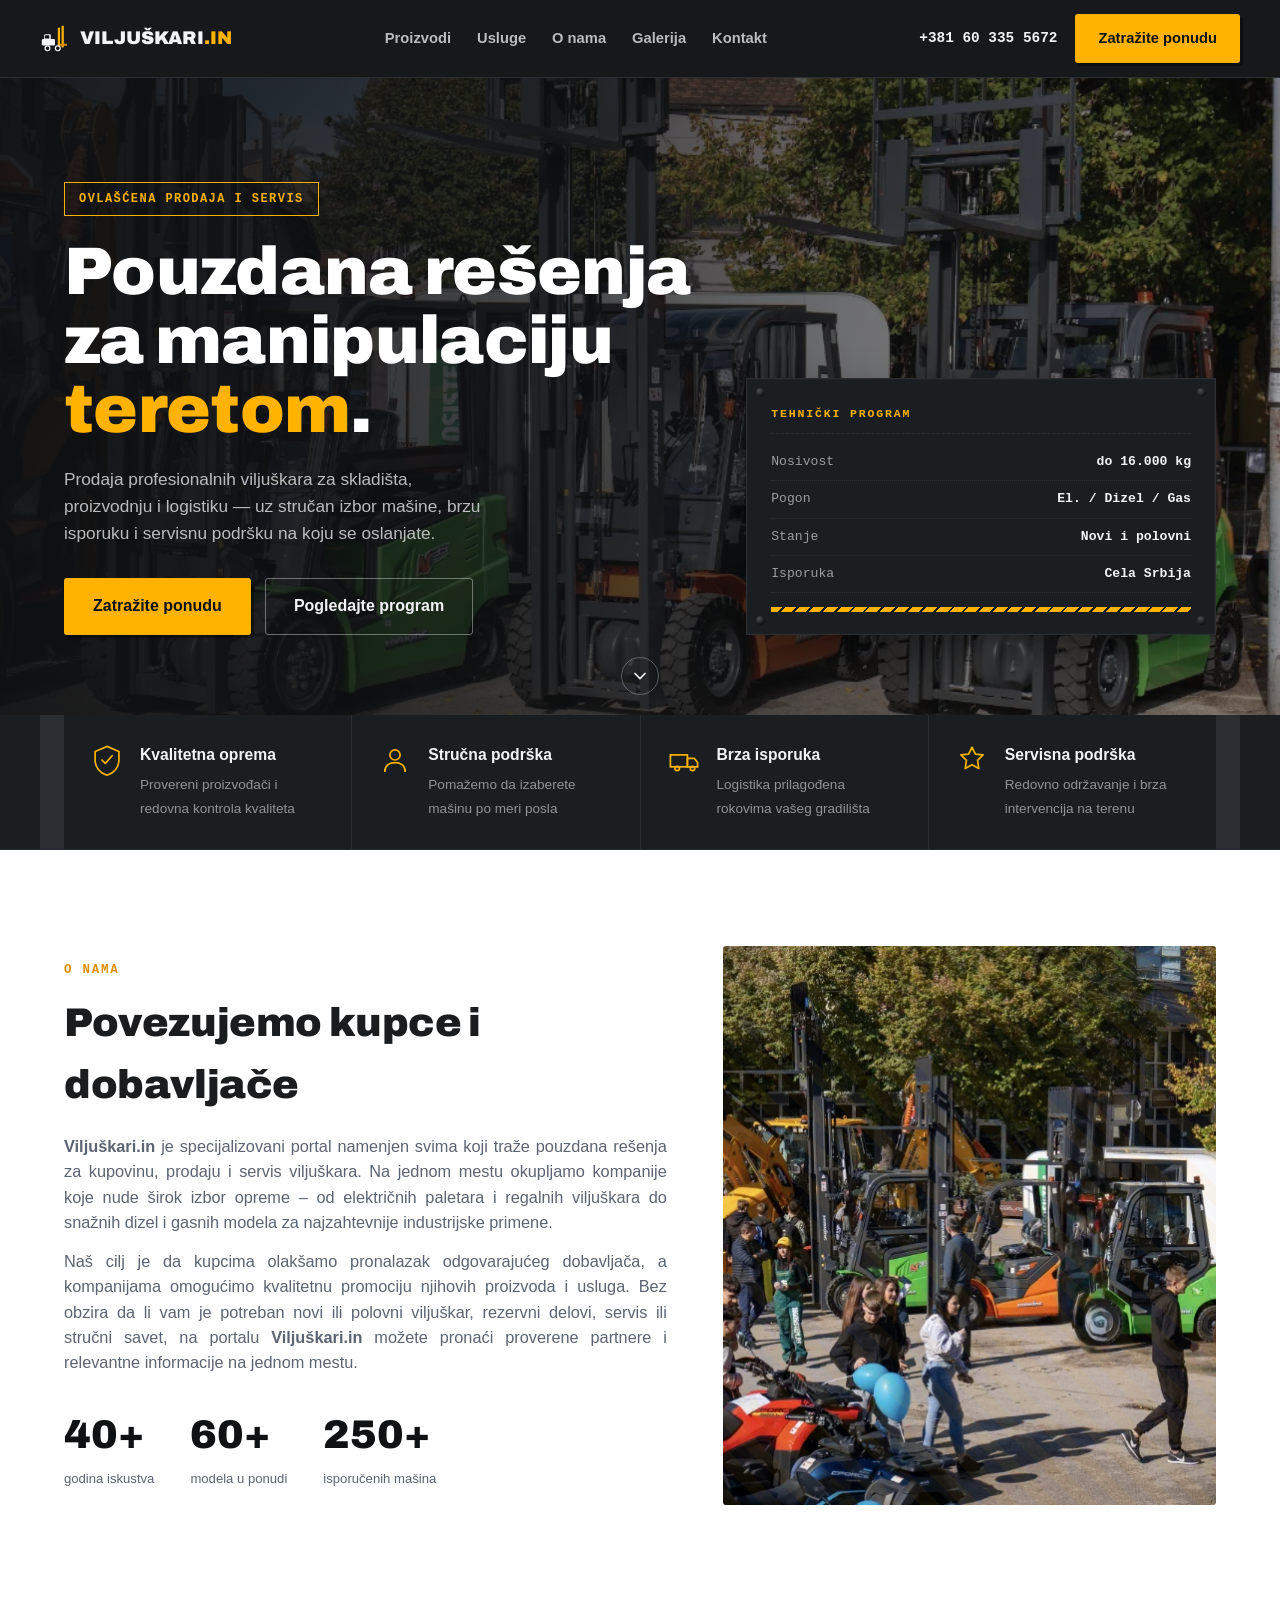
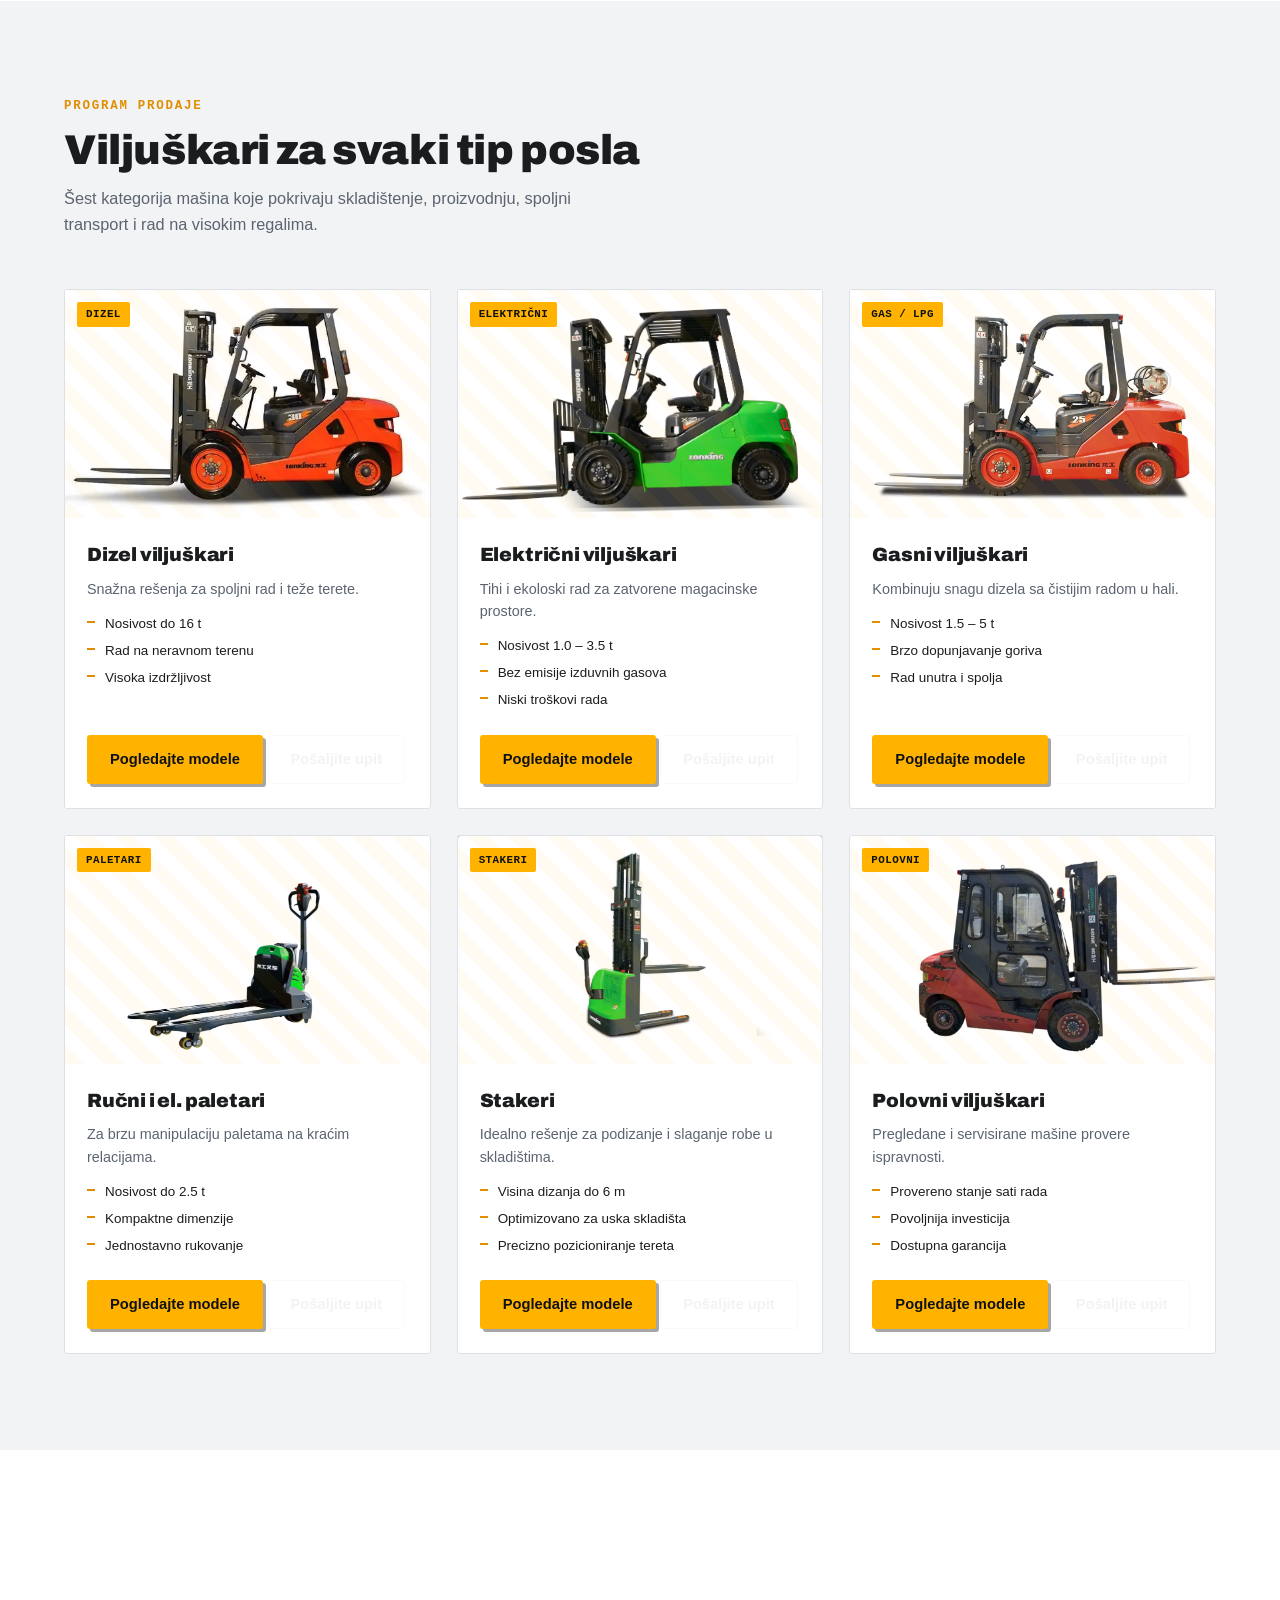
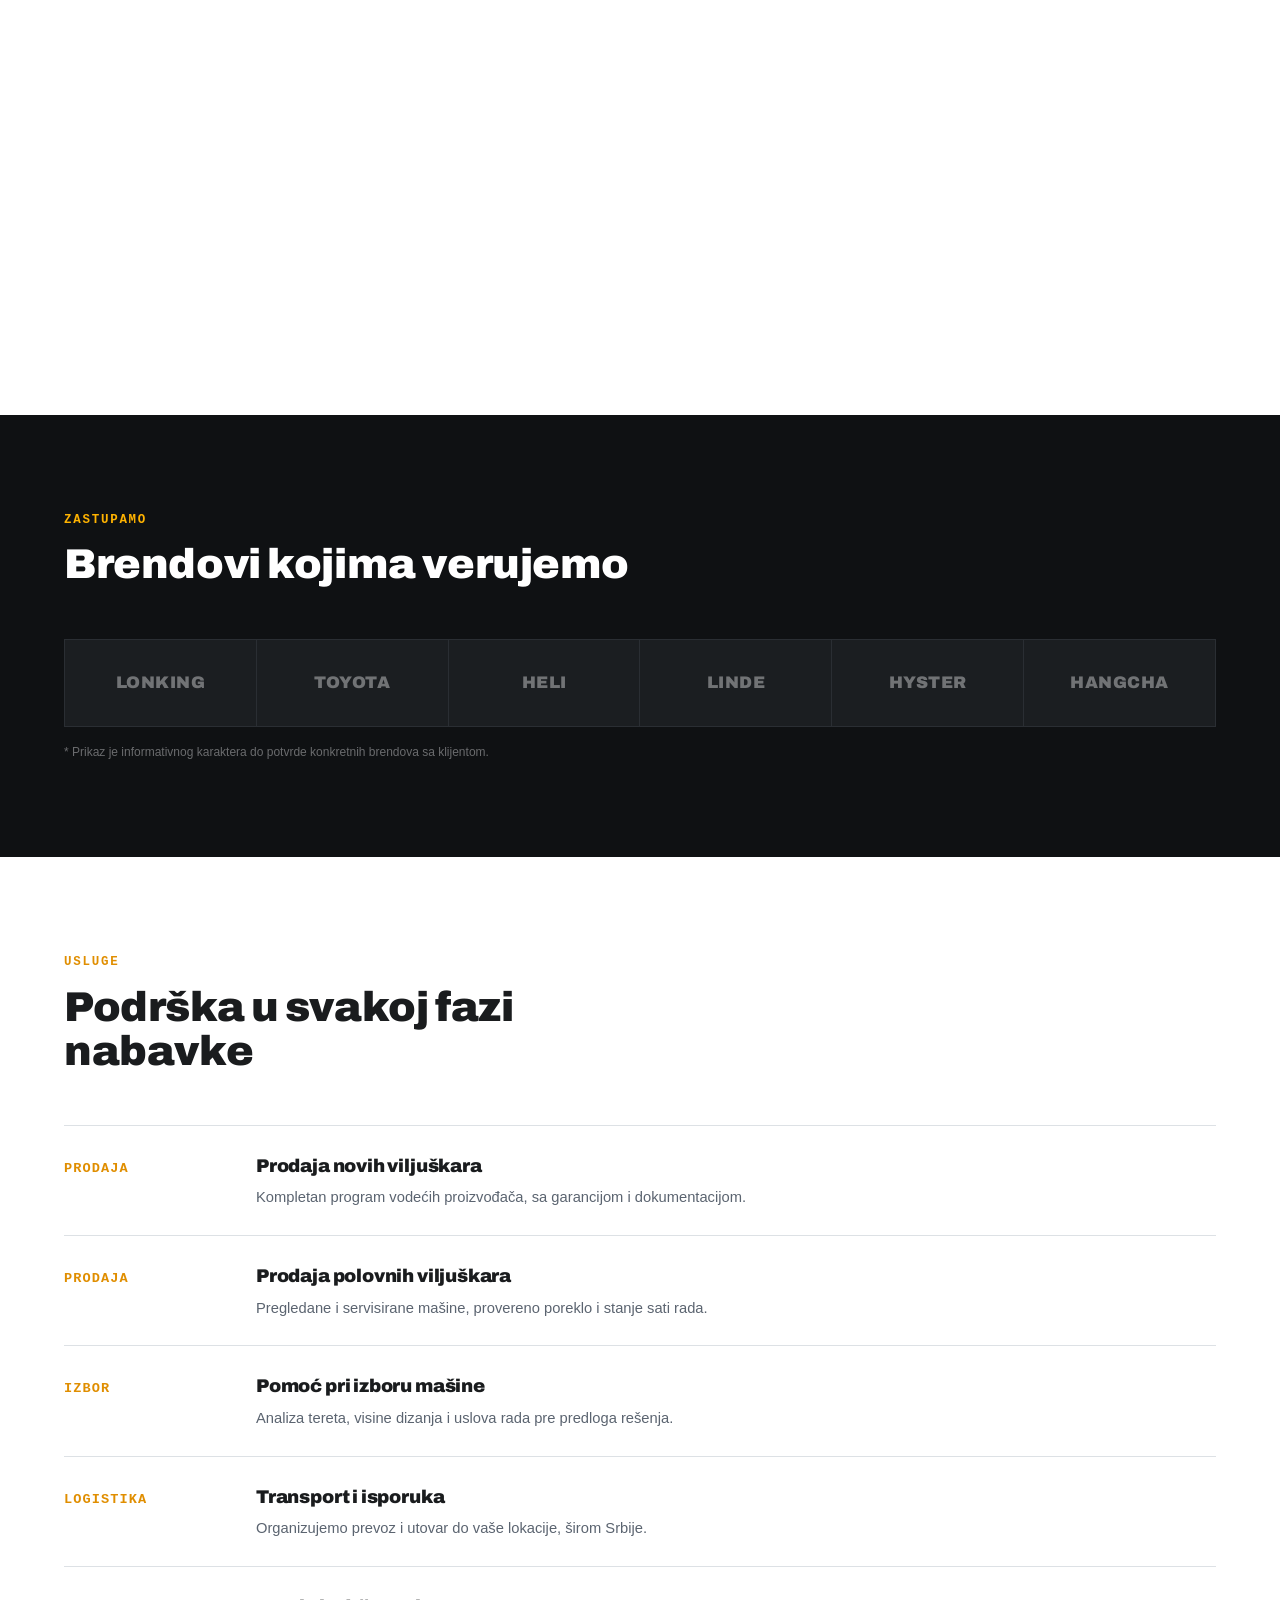
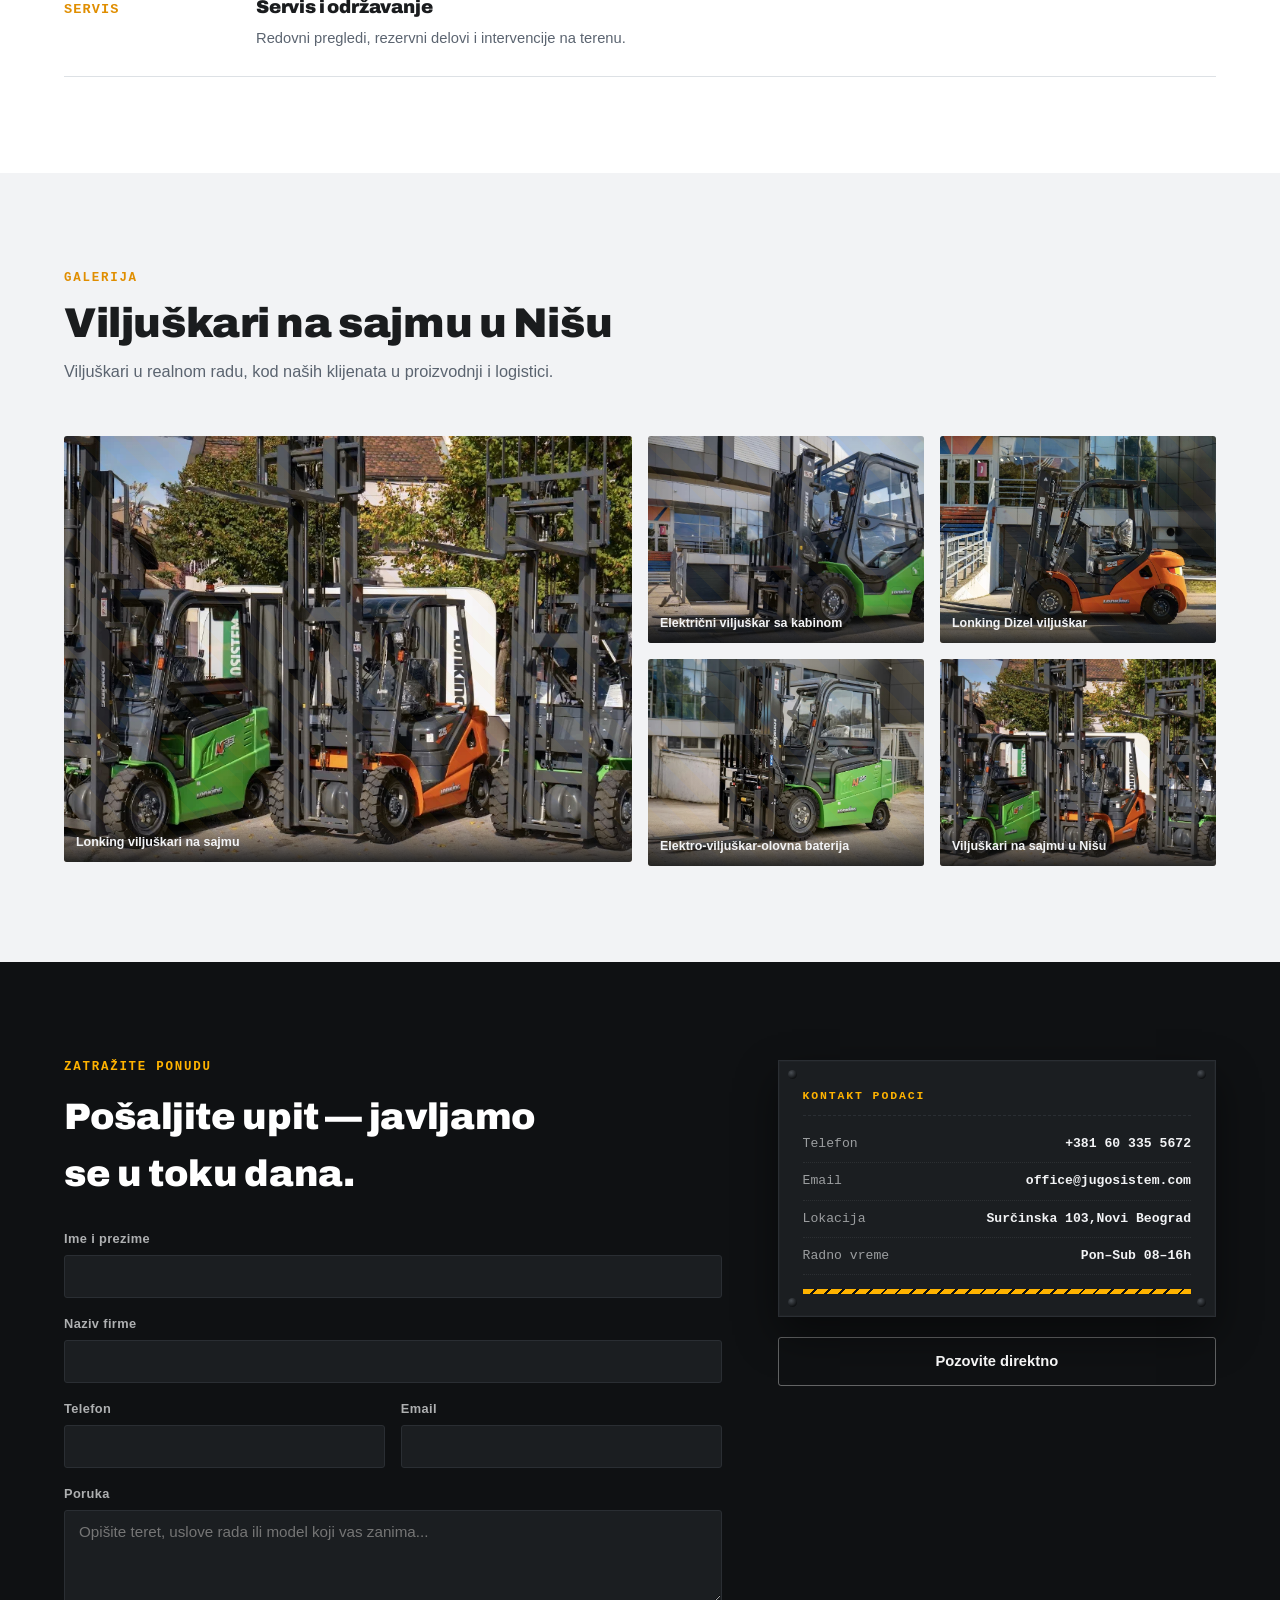
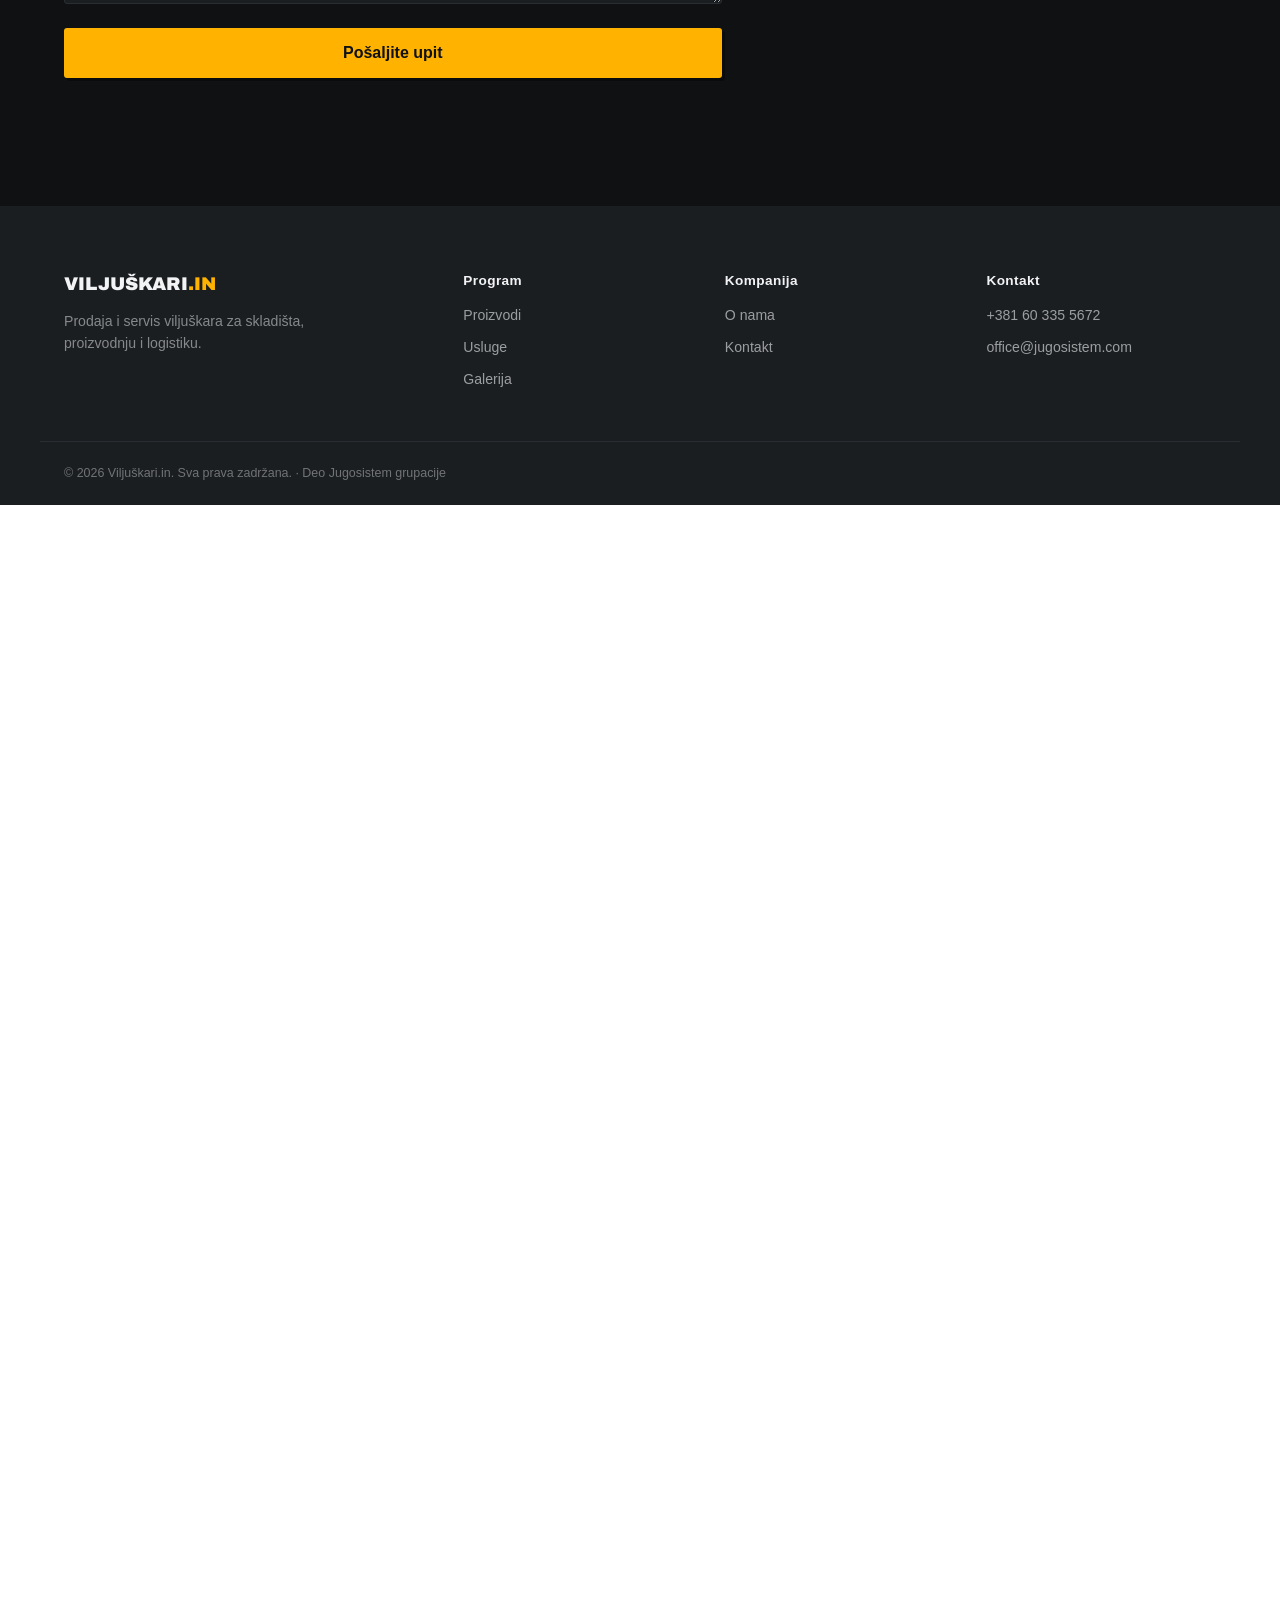
==== index.html @ a8f72c67 "promena broja i dodavanje viber/whatsapp-a" ====
<!DOCTYPE html>
<html lang="sr">
<head>
<meta charset="UTF-8">
<link rel="icon" href="favicon.ico" sizes="any">
<link rel="icon" type="image/png" sizes="32x32" href="favicon-32x32.png">
<link rel="icon" type="image/png" sizes="16x16" href="favicon-16x16.png">
<link rel="apple-touch-icon" sizes="180x180" href="apple-touch-icon.png">
<meta name="viewport" content="width=device-width, initial-scale=1.0">
<title>Viljuškari.in — Prodaja i servis viljuškara za skladišta i logistiku</title>
<meta name="description" content="Prodaja novih i polovnih viljuškara — električnih, dizel, gasnih, reach truck i paletara. Stručno savetovanje, isporuka i servis širom Srbije.">
<meta name="robots" content="noindex, nofollow">
<meta property="og:type" content="website">
<meta property="og:site_name" content="Viljuškari.IN">
<meta property="og:title" content="Viljuškari.IN — Prodaja i servis viljuškara za skladišta i logistiku">
<meta property="og:description" content="Prodaja viljuškara — električnih, dizel, gasnih, paletara i stakera. Stručno savetovanje, isporuka i servis širom Srbije.">
<meta property="og:url" content="https://www.viljuskari.in.rs/">
<meta property="og:image" content="https://www.viljuskari.in.rs/images/logo.jpg">
<meta property="og:locale" content="sr_RS">
<meta name="twitter:card" content="summary_large_image">
<meta name="twitter:title" content="Viljuškari.IN — Prodaja i servis viljuškara za skladišta i logistiku">
<meta name="twitter:description" content="Prodaja viljuškara — električnih, dizel, gasnih, paletara i stakera. Stručno savetovanje, isporuka i servis širom Srbije.">
<meta name="twitter:image" content="https://www.viljuskari.in.rs/images/logo.jpg">
<link rel="preconnect" href="https://fonts.googleapis.com">
<link rel="preconnect" href="https://fonts.gstatic.com" crossorigin>
<link href="https://fonts.googleapis.com/css2?family=Archivo:wght@600;800;900&display=swap" rel="stylesheet">
<link rel="stylesheet" href="styles.css">
<script type="application/ld+json">
{
  "@context": "https://schema.org",
  "@type": "LocalBusiness",
  "name": "Viljuškari.IN",
  "url": "https://www.viljuskari.in.rs/",
  "logo": "https://www.viljuskari.in.rs/images/logo.jpg",
  "image": "https://www.viljuskari.in.rs/images/logo.jpg",
  "description": "Prodaja i servis viljuškara — električnih, dizel, gasnih, paletara i stakera za skladišta, proizvodnju i logistiku.",
  "telephone": "+381603355672",
  "email": "office@jugosistem.com",
  "priceRange": "€€",
  "address": {
    "@type": "PostalAddress",
    "streetAddress": "Surčinska 103",
    "addressLocality": "Novi Beograd",
    "addressCountry": "RS"
  },
  "openingHoursSpecification": {
    "@type": "OpeningHoursSpecification",
    "dayOfWeek": ["Monday","Tuesday","Wednesday","Thursday","Friday","Saturday"],
    "opens": "08:00",
    "closes": "16:00"
  },
  "sameAs": []
}
</script>
</head>
<body>

<a class="skip-link" href="#main">Preskoči na sadržaj</a>

<!-- ===================== NAV ===================== -->
<header class="site-header" id="siteHeader">
  <div class="wrap nav">
    <a href="#" class="brand">
      <span class="brand-mark" aria-hidden="true">
        <svg viewBox="0 0 32 32" fill="none">
          <rect x="2" y="17" width="14" height="7" rx="1.3" fill="#F2F3F5"/>
          <rect x="4.5" y="12" width="7" height="6" rx="1" fill="#F2F3F5"/>
          <rect x="5.3" y="13" width="4.6" height="3.6" rx=".5" fill="#0F1113"/>
          <rect x="19" y="5" width="2.4" height="21" fill="#FFB300"/>
          <rect x="23" y="3" width="2.4" height="23" fill="#FFB300"/>
          <rect x="21.4" y="22" width="7.4" height="2.2" rx=".4" fill="#E08E00"/>
          <circle cx="8" cy="27" r="2.6" fill="#0F1113" stroke="#F2F3F5" stroke-width="1.3"/>
          <circle cx="19" cy="27" r="2.6" fill="#0F1113" stroke="#F2F3F5" stroke-width="1.3"/>
        </svg>
      </span>
      <span class="brand-word">VILJUŠKARI<em>.IN</em></span>
    </a>
    <nav class="nav-links" id="navLinks">
      <a href="#proizvodi">Proizvodi</a>
      <a href="#usluge">Usluge</a>
      <a href="#onama">O nama</a>
      <a href="#galerija">Galerija</a>
      <a href="#kontakt">Kontakt</a>
    </nav>
    <div class="nav-cta">
      <a href="tel:+381603355672" class="nav-phone">+381 60 335 5672</a>
      <a href="#kontakt" class="btn btn-amber">Zatražite ponudu</a>
    </div>
    <button class="menu-toggle" id="menuToggle" aria-label="Otvori meni" aria-expanded="false">
      <span></span><span></span><span></span>
    </button>
  </div>
</header>

<main id="main">

<!-- ===================== HERO ===================== -->
<section class="hero">
  <div class="hero-media" aria-hidden="true">
    <!--
      OVDE IDE PRAVA HERO SLIKA.
      Zameni ceo <div class="ph-photo ph-hero">...</div> blok ispod
      (uključujući SVG unutra) sa ovom jednom linijom:

      <img src="images/hero-viljuskar.jpg" alt="" class="real-photo">

      Preporučena dimenzija slike: 1920x1080px, format WebP ili JPG.
      Slika treba da bude horizontalna (landscape), sa dovoljno
      "praznog" prostora sa LEVE strane gde ide tekst naslova —
      npr. viljuškar postavljen desno/centar kadra, magacin u pozadini.
    -->
    <img src="images/Jugosistem-na-sajmu-u-Nisu166.webp" alt="Viljuškari predstavljeni na sajmu u Nišu" class="real-photo">
  </div>
  <div class="wrap hero-inner">
    <div class="hero-copy">
      <div class="ribbon"><span>Ovlašćena prodaja i servis</span></div>
      <h1>Pouzdana rešenja<br>za manipulaciju <em>teretom</em>.</h1>
      <p class="lead">Prodaja profesionalnih viljuškara za skladišta, proizvodnju i logistiku — uz stručan izbor mašine, brzu isporuku i servisnu podršku na koju se oslanjate.</p>
      <div class="hero-ctas">
        <a href="#kontakt" class="btn btn-amber btn-lg">Zatražite ponudu</a>
        <a href="#proizvodi" class="btn btn-outline btn-lg">Pogledajte program</a>
      </div>
    </div>
    <div class="plate plate-hero" aria-hidden="true">
      <div class="plate-rivet tl"></div><div class="plate-rivet tr"></div>
      <div class="plate-rivet bl"></div><div class="plate-rivet br"></div>
      <div class="plate-head">TEHNIČKI PROGRAM</div>
      <div class="plate-row"><span>Nosivost</span><b>do 16.000 kg</b></div>
      <div class="plate-row"><span>Pogon</span><b>El. / Dizel / Gas</b></div>
      <div class="plate-row"><span>Stanje</span><b>Novi i polovni</b></div>
      <div class="plate-row"><span>Isporuka</span><b>Cela Srbija</b></div>
      <div class="plate-strip" aria-hidden="true"></div>
    </div>
  </div>
  <button class="scroll-cue" id="scrollCue" aria-label="Pomerite se nadole">
    <svg viewBox="0 0 24 24" width="20" height="20"><path d="M6 9l6 6 6-6" stroke="#F2F3F5" stroke-width="2" fill="none" stroke-linecap="round"/></svg>
  </button>
</section>

<!-- ===================== TRUST STRIP ===================== -->
<section class="trust-strip">
  <div class="wrap trust-grid">
    <div class="trust-item">
      <svg viewBox="0 0 40 40"><path d="M20 4l14 6v10c0 9-6 15.5-14 18-8-2.5-14-9-14-18V10z" fill="none" stroke="#FFB300" stroke-width="2"/><path d="M14 20l4 4 8-9" stroke="#FFB300" stroke-width="2" fill="none" stroke-linecap="round" stroke-linejoin="round"/></svg>
      <div><b>Kvalitetna oprema</b><span>Provereni proizvođači i redovna kontrola kvaliteta</span></div>
    </div>
    <div class="trust-item">
      <svg viewBox="0 0 40 40"><circle cx="20" cy="14" r="6" fill="none" stroke="#FFB300" stroke-width="2"/><path d="M8 34c0-7 5-11 12-11s12 4 12 11" fill="none" stroke="#FFB300" stroke-width="2"/></svg>
      <div><b>Stručna podrška</b><span>Pomažemo da izaberete mašinu po meri posla</span></div>
    </div>
    <div class="trust-item">
      <svg viewBox="0 0 40 40"><rect x="4" y="14" width="20" height="14" fill="none" stroke="#FFB300" stroke-width="2"/><path d="M24 18h8l4 5v5h-12z" fill="none" stroke="#FFB300" stroke-width="2"/><circle cx="12" cy="30" r="2.6" fill="none" stroke="#FFB300" stroke-width="2"/><circle cx="30" cy="30" r="2.6" fill="none" stroke="#FFB300" stroke-width="2"/></svg>
      <div><b>Brza isporuka</b><span>Logistika prilagođena rokovima vašeg gradilišta</span></div>
    </div>
    <div class="trust-item">
      <svg viewBox="0 0 40 40"><path d="M20 5l4 8 9 1-6.5 6.5L28 30l-8-4.5L12 30l1.5-9.5L7 14l9-1z" fill="none" stroke="#FFB300" stroke-width="2" stroke-linejoin="round"/></svg>
      <div><b>Servisna podrška</b><span>Redovno održavanje i brza intervencija na terenu</span></div>
    </div>
  </div>
</section>

<!-- ===================== O NAMA ===================== -->
<section class="section" id="onama">
  <div class="wrap onama-grid">
    <div class="onama-copy">
      <div class="eyebrow">O nama</div>
      <h2>Povezujemo kupce i dobavljače</h2>
  <p style="text-align: justify;">
  <strong>Viljuškari.in</strong> je specijalizovani portal namenjen svima koji traže pouzdana rešenja za kupovinu, prodaju i servis viljuškara. Na jednom mestu okupljamo kompanije koje nude širok izbor opreme – od električnih paletara i regalnih viljuškara do snažnih dizel i gasnih modela za najzahtevnije industrijske primene.
  </p>
  <p style="text-align: justify;">
   Naš cilj je da kupcima olakšamo pronalazak odgovarajućeg dobavljača, a kompanijama omogućimo kvalitetnu promociju njihovih proizvoda i usluga. Bez obzira da li vam je potreban novi ili polovni viljuškar, rezervni delovi, servis ili stručni savet, na portalu <strong>Viljuškari.in</strong> možete pronaći proverene partnere i relevantne informacije na jednom mestu.
  </p>
<div class="onama-stats">
        <div><b data-count="40">0+</b><span>godina iskustva</span></div>
        <div><b data-count="60">0+</b><span>modela u ponudi</span></div>
        <div><b data-count="250">0+</b><span>isporučenih mašina</span></div>
      </div>
    </div>
    <div class="ph-photo ph-onama" aria-hidden="true">
      <img src="images/Jugosistem-na-sajmu-u-Nisu126.webp" alt="Tim Viljuškari.IN predstavlja ponudu viljuškara na sajmu" class="real-photo">
    </div>
  </div>
</section>

<!-- ===================== PROIZVODI ===================== -->
<section class="section section-alt" id="proizvodi">
  <div class="wrap">
    <div class="section-head">
      <div class="eyebrow">Program prodaje</div>
      <h2>Viljuškari za svaki tip posla</h2>
      <p>Šest kategorija mašina koje pokrivaju skladištenje, proizvodnju, spoljni transport i rad na visokim regalima.</p>
    </div>
    <div class="product-grid" id="productGrid"><!-- popunjava se iz script.js --></div>
  </div>
</section>

<!-- ===================== ZASTO MI ===================== -->
<section class="section">
  <div class="wrap">
    <div class="section-head">
      <div class="eyebrow">Zašto viljuškari.in</div>
      <h2>Pet razloga da nam poverite nabavku</h2>
    </div>
    <div class="why-grid">
      <div class="why-item">
        <svg viewBox="0 0 32 32"><rect x="4" y="4" width="10" height="10" fill="none" stroke="#FFB300" stroke-width="2"/><rect x="18" y="4" width="10" height="10" fill="none" stroke="#FFB300" stroke-width="2"/><rect x="4" y="18" width="10" height="10" fill="none" stroke="#FFB300" stroke-width="2"/><rect x="18" y="18" width="10" height="10" fill="none" stroke="#FFB300" stroke-width="2"/></svg>
        <h3>Veliki izbor viljuškara</h3><p>Od paletara do teških dizel mašina — sve na jednom mestu.</p>
      </div>
      <div class="why-item">
        <svg viewBox="0 0 32 32"><circle cx="16" cy="11" r="5" fill="none" stroke="#FFB300" stroke-width="2"/><path d="M6 28c0-6 4.5-9 10-9s10 3 10 9" fill="none" stroke="#FFB300" stroke-width="2"/></svg>
        <h3>Profesionalno savetovanje</h3><p>Analiziramo teret i prostor pre nego što predložimo model.</p>
      </div>
      <div class="why-item">
        <svg viewBox="0 0 32 32"><path d="M4 24V10h16v14" fill="none" stroke="#FFB300" stroke-width="2"/><path d="M20 16h6l3 4v4H20z" fill="none" stroke="#FFB300" stroke-width="2"/><circle cx="9" cy="26" r="2.2" fill="none" stroke="#FFB300" stroke-width="2"/><circle cx="24" cy="26" r="2.2" fill="none" stroke="#FFB300" stroke-width="2"/></svg>
        <h3>Pouzdana isporuka</h3><p>Transport i utovar organizujemo do vaše rampe.</p>
      </div>
      <div class="why-item">
        <svg viewBox="0 0 32 32"><path d="M16 3l11 5v8c0 7.5-4.7 12.8-11 14.5C9.7 28.8 5 23.5 5 16V8z" fill="none" stroke="#FFB300" stroke-width="2"/></svg>
        <h3>Kvalitetna oprema</h3><p>Provereni proizvođači, redovna tehnička kontrola pre isporuke.</p>
      </div>
      <div class="why-item">
        <svg viewBox="0 0 32 32"><path d="M16 4l3.5 7 7.5.8-5.5 5.2 1.5 7.5L16 21l-6.9 3.5 1.4-7.5L5 11.8l7.5-.8z" fill="none" stroke="#FFB300" stroke-width="2" stroke-linejoin="round"/></svg>
        <h3>Servis i podrška</h3><p>Redovno održavanje i brza intervencija kad vam mašina zatreba.</p>
      </div>
    </div>
  </div>
</section>

<!-- ===================== BRENDOVI ===================== -->
<section class="section section-dark brands">
  <div class="wrap">
    <div class="section-head section-head-dark">
      <div class="eyebrow">Zastupamo</div>
      <h2>Brendovi kojima verujemo</h2>
    </div>
    <div class="brand-strip">
      <div class="brand-logo">LONKING</div>
      <div class="brand-logo">TOYOTA</div>
      <div class="brand-logo">HELI</div>
      <div class="brand-logo">LINDE</div>
      <div class="brand-logo">HYSTER</div>
      <div class="brand-logo">HANGCHA</div>
    </div>
    <p class="brands-note">* Prikaz je informativnog karaktera do potvrde konkretnih brendova sa klijentom.</p>
  </div>
</section>

<!-- ===================== USLUGE ===================== -->
<section class="section" id="usluge">
  <div class="wrap">
    <div class="section-head">
      <div class="eyebrow">Usluge</div>
      <h2>Podrška u svakoj fazi nabavke</h2>
    </div>
    <div class="services-list">
      <div class="service-row">
        <div class="service-num">Prodaja</div>
        <div class="service-body"><h3>Prodaja novih viljuškara</h3><p>Kompletan program vodećih proizvođača, sa garancijom i dokumentacijom.</p></div>
      </div>
      <div class="service-row">
        <div class="service-num">Prodaja</div>
        <div class="service-body"><h3>Prodaja polovnih viljuškara</h3><p>Pregledane i servisirane mašine, provereno poreklo i stanje sati rada.</p></div>
      </div>
      <div class="service-row">
        <div class="service-num">Izbor</div>
        <div class="service-body"><h3>Pomoć pri izboru mašine</h3><p>Analiza tereta, visine dizanja i uslova rada pre predloga rešenja.</p></div>
      </div>
      <div class="service-row">
        <div class="service-num">Logistika</div>
        <div class="service-body"><h3>Transport i isporuka</h3><p>Organizujemo prevoz i utovar do vaše lokacije, širom Srbije.</p></div>
      </div>
      <div class="service-row">
        <div class="service-num">Servis</div>
        <div class="service-body"><h3>Servis i održavanje</h3><p>Redovni pregledi, rezervni delovi i intervencije na terenu.</p></div>
      </div>
    </div>
  </div>
</section>

<!-- ===================== GALERIJA ===================== -->
<section class="section section-alt" id="galerija">
  <div class="wrap">
    <div class="section-head">
      <div class="eyebrow">Galerija</div>
      <h2>Viljuškari na sajmu u Nišu</h2>
      <p>Viljuškari u realnom radu, kod naših klijenata u proizvodnji i logistici.</p>
    </div>
    <div class="gallery-grid" id="galleryGrid"><!-- popunjava se iz script.js --></div>
  </div>
</section>

<!-- ===================== KONTAKT ===================== -->
<section class="section section-dark" id="kontakt">
  <div class="wrap kontakt-grid">
    <div class="kontakt-form-wrap">
      <div class="eyebrow">Zatražite ponudu</div>
      <h2>Pošaljite upit — javljamo se u toku dana.</h2>
      <form id="contactForm" class="contact-form" novalidate
            action="https://api.web3forms.com/submit" method="POST">
        <!-- OVDE UNESI SVOJ ACCESS KEY sa web3forms.com (besplatno, bez registracije):
             1. Idi na https://web3forms.com
             2. Unesi svoj email (npr. office@jugosistem.com) i klikni "Create Access Key"
             3. Access key koji dobiješ na email zalepi ispod umesto teksta UNESI-SVOJ-ACCESS-KEY -->
        <input type="hidden" name="access_key" value="aac44fe3-b049-4944-a254-e3b283d1cb14">
        <input type="hidden" name="subject" value="Novi upit sa sajta Viljuskari.in">
        <div class="form-row">
          <label for="ime">Ime i prezime</label>
          <input type="text" id="ime" name="ime" required>
        </div>
        <div class="form-row">
          <label for="firma">Naziv firme</label>
          <input type="text" id="firma" name="firma">
        </div>
        <div class="form-row form-row-half">
          <div>
            <label for="telefon">Telefon</label>
            <input type="tel" id="telefon" name="telefon" required>
          </div>
          <div>
            <label for="email">Email</label>
            <input type="email" id="email" name="email" required>
          </div>
        </div>
        <div class="form-row">
          <label for="poruka">Poruka</label>
          <textarea id="poruka" name="poruka" rows="4" placeholder="Opišite teret, uslove rada ili model koji vas zanima..."></textarea>
        </div>
        <button type="submit" class="btn btn-amber btn-lg btn-full">Pošaljite upit</button>
        <p class="form-status" id="formStatus" role="status" aria-live="polite"></p>
      </form>
    </div>
    <div class="kontakt-info">
      <div class="plate plate-contact" aria-hidden="true">
        <div class="plate-rivet tl"></div><div class="plate-rivet tr"></div>
        <div class="plate-rivet bl"></div><div class="plate-rivet br"></div>
        <div class="plate-head">KONTAKT PODACI</div>
        <div class="plate-row"><span>Telefon</span><b>+381 60 335 5672</b></div>
        <div class="plate-row"><span>Email</span><b>office@jugosistem.com</b></div>
        <div class="plate-row"><span>Lokacija</span><b>Surčinska 103,Novi Beograd</b></div>
        <div class="plate-row"><span>Radno vreme</span><b>Pon–Sub 08–16h</b></div>
        <div class="plate-strip" aria-hidden="true"></div>
      </div>
      <a href="tel:+381603355672" class="btn btn-outline-light btn-full">Pozovite direktno</a>
    </div>
  </div>
</section>

</main>

<!-- ===================== FOOTER ===================== -->
<footer class="site-footer">
  <div class="wrap footer-grid">
    <div>
      <span class="brand-word footer-brand">VILJUŠKARI<em>.IN</em></span>
      <p>Prodaja i servis viljuškara za skladišta, proizvodnju i logistiku.</p>
    </div>
    <div>
      <b>Program</b>
      <a href="#proizvodi">Proizvodi</a>
      <a href="#usluge">Usluge</a>
      <a href="#galerija">Galerija</a>
    </div>
    <div>
      <b>Kompanija</b>
      <a href="#onama">O nama</a>
      <a href="#kontakt">Kontakt</a>
    </div>
    <div>
      <b>Kontakt</b>
      <a href="tel:+381603355672">+381 60 335 5672</a>
      <a href="mailto:office@jugosistem.com">office@jugosistem.com</a>
    </div>
  </div>
  <div class="wrap footer-bottom">© 2026 Viljuškari.in. Sva prava zadržana. · Deo <a href="https://www.jugosistem.rs" target="_blank" rel="noopener">Jugosistem</a> grupacije</div>
</footer>


<!-- LIGHTBOX: modal za uvecani prikaz slika iz galerije -->
<div class="lightbox" id="lightbox" aria-hidden="true">
  <button class="lightbox-close" id="lightboxClose" aria-label="Zatvori">&times;</button>
  <button class="lightbox-arrow lightbox-prev" id="lightboxPrev" aria-label="Prethodna slika">&#10094;</button>
  <img src="" alt="" id="lightboxImg" class="lightbox-img">
  <button class="lightbox-arrow lightbox-next" id="lightboxNext" aria-label="Sledeća slika">&#10095;</button>
  <div class="lightbox-caption" id="lightboxCaption"></div>
</div>

<script src="script.js"></script>
</body>
</html>
---- styles.css ----
/* =========================================================
   DESIGN TOKENS
   ========================================================= */
:root{
  --carbon:#0F1113;
  --graphite:#1B1E21;
  --graphite-2:#24282C;
  --amber:#FFB300;
  --amber-deep:#E08E00;
  --fog:#F2F3F5;
  --white:#FFFFFF;
  --slate:#5B6470;
  --ink:#1A1C1E;
  --line-dark:#2A2E33;
  --line-light:#DDE1E5;

  --font-display:"Archivo", -apple-system, sans-serif;
  --font-body:-apple-system,BlinkMacSystemFont,"Segoe UI",Roboto,Helvetica,Arial,sans-serif;
  --font-mono:ui-monospace,"SFMono-Regular","Roboto Mono","Courier New",monospace;

  --radius:3px;
  --container:1200px;
}

*{margin:0;padding:0;box-sizing:border-box;}
html{scroll-behavior:smooth;}
@media (max-width:560px){
  html{font-size:18px;}
}
@media (prefers-reduced-motion: reduce){
  html{scroll-behavior:auto;}
  *{animation-duration:.01ms !important;animation-iteration-count:1 !important;transition-duration:.01ms !important;scroll-behavior:auto !important;}
}
body{
  font-family:var(--font-body);
  color:var(--ink);
  background:var(--white);
  line-height:1.55;
  -webkit-font-smoothing:antialiased;
  overflow-x:clip;
}
img{max-width:100%;display:block;}
a{color:inherit;text-decoration:none;}
ul{list-style:none;}
.wrap{max-width:var(--container);margin:0 auto;padding:0 24px;}
h1,h2,h3{font-family:var(--font-display);font-weight:900;letter-spacing:-.01em;color:var(--ink);}
.skip-link{position:absolute;left:-999px;top:0;background:var(--amber);color:var(--carbon);padding:10px 16px;z-index:999;font-weight:700;}
.skip-link:focus{left:12px;top:12px;}
a:focus-visible,button:focus-visible,input:focus-visible,textarea:focus-visible{outline:3px solid var(--amber);outline-offset:2px;}

/* =========================================================
   BUTTONS
   ========================================================= */
.btn{
  display:inline-flex;align-items:center;justify-content:center;gap:8px;
  padding:12px 22px;font-weight:700;font-size:.92rem;border-radius:var(--radius);
  border:1.5px solid transparent;cursor:pointer;transition:transform .15s ease, box-shadow .15s ease, background .15s ease;
  font-family:var(--font-body);
}
.btn-lg{padding:15px 28px;font-size:1rem;}
.btn-full{width:100%;}
.btn-amber{background:var(--amber);color:var(--carbon);box-shadow:3px 3px 0 rgba(0,0,0,.35);}
.btn-amber:hover{background:var(--amber-deep);transform:translate(-2px,-2px);box-shadow:5px 5px 0 rgba(0,0,0,.35);}
.btn-outline{border-color:rgba(242,243,245,.4);color:var(--fog);}
.btn-outline:hover{border-color:var(--amber);color:var(--amber);}
.btn-outline-light{border-color:rgba(255,255,255,.35);color:var(--white);text-align:center;}
.btn-outline-light:hover{border-color:var(--amber);color:var(--amber);}

/* =========================================================
   HEADER / NAV
   ========================================================= */
.site-header{
  position:sticky;top:0;z-index:80;
  background:rgba(15,17,19,.97);
  border-bottom:1px solid var(--line-dark);
}
.nav{display:flex;align-items:center;justify-content:space-between;padding:14px 0;gap:24px;min-width:0;}
.brand{display:flex;align-items:center;gap:10px;min-width:0;flex-shrink:1;}
.brand-mark svg{width:30px;height:30px;display:block;}
.brand-word{font-family:var(--font-display);font-weight:900;font-size:1.15rem;color:var(--fog);letter-spacing:.01em;}
.brand-word em{font-style:normal;color:var(--amber);}
.nav-links{display:flex;gap:26px;flex:1;justify-content:center;font-weight:600;font-size:.92rem;}
.nav-links a{color:rgba(242,243,245,.75);transition:color .15s;}
.nav-links a:hover{color:var(--amber);}
.nav-cta{display:flex;align-items:center;gap:18px;min-width:0;}
.nav-phone{font-weight:700;font-size:.9rem;color:var(--fog);font-family:var(--font-mono);}
.menu-toggle{display:none;flex-direction:column;gap:5px;background:none;border:none;cursor:pointer;padding:6px;}
.menu-toggle span{width:22px;height:2px;background:var(--fog);display:block;}

@media (max-width:960px){
  .nav-links{
    position:fixed;top:64px;left:0;width:50%;background:var(--carbon);
    flex-direction:column;justify-content:flex-start;align-items:flex-start;text-align:left;
    padding:28px 28px 32px;gap:24px;font-size:1.1rem;
    transform:translateX(-100%);transition:transform .25s ease;border-top:1px solid var(--line-dark);
    box-shadow:4px 4px 24px rgba(0,0,0,.35);border-bottom-right-radius:8px;
  }
  .nav-links.open{transform:translateX(0);}
  .menu-toggle{display:flex;order:-1;}
  .nav-phone{display:none;}
  .nav-cta .btn-amber{padding:8px 12px;font-size:.82rem;}
}

@media (max-width:400px){
  .brand-mark svg{width:24px;height:24px;}
  .brand-word{font-size:.95rem;}
  .nav-cta .btn-amber{padding:7px 9px;font-size:.72rem;}
}

/* =========================================================
   PLACEHOLDER "PHOTO" BLOCKS
   ========================================================= */
/* Klasa za PRAVE fotografije — koristi umesto .ph-photo kad ubacuješ <img> tag */
.real-photo{width:100%;height:100%;object-fit:cover;display:block;}

.ph-photo{
  position:relative;background:linear-gradient(155deg,#1B1E21 0%,#0F1113 60%,#141618 100%);
  overflow:hidden;display:flex;align-items:center;justify-content:center;
}
.ph-photo::before{
  content:"";position:absolute;inset:0;
  background-image:repeating-linear-gradient(45deg, rgba(255,179,0,.05) 0 14px, transparent 14px 28px);
}
.ph-illustration{width:70%;max-width:420px;height:auto;position:relative;z-index:1;}
.ph-caption{
  position:absolute;left:16px;bottom:14px;z-index:2;
  font-family:var(--font-mono);font-size:.68rem;letter-spacing:.06em;
  color:rgba(242,243,245,.55);text-transform:uppercase;
}

/* =========================================================
   HERO
   ========================================================= */
.hero{position:relative;background:var(--carbon);overflow:hidden;padding-top:8px;}
.hero-media{position:absolute;inset:0;}
.hero-media .ph-photo{width:100%;height:100%;}
.hero-media::after{content:"";position:absolute;inset:0;background:linear-gradient(90deg, rgba(15,17,19,.94) 0%, rgba(15,17,19,.75) 45%, rgba(15,17,19,.35) 100%);}
.hero-inner{
  position:relative;z-index:2;display:grid;grid-template-columns:1.35fr 1fr;gap:48px;align-items:end;
  padding:96px 24px 80px;
}
.ribbon{display:inline-flex;align-items:center;gap:8px;margin-bottom:22px;}
.ribbon span{
  background:repeating-linear-gradient(135deg, var(--amber) 0 10px, var(--carbon) 10px 12px);
  color:transparent;position:relative;padding:0;height:0;width:0;
}
.ribbon{
  border:1.5px solid var(--amber);color:var(--amber);
  font-family:var(--font-mono);font-size:.75rem;letter-spacing:.12em;text-transform:uppercase;font-weight:700;
  padding:7px 14px;
}
.ribbon span{all:unset;}
.hero h1{
  color:var(--white);font-size:clamp(2.5rem,5.6vw,4.2rem);line-height:1.02;font-weight:900;max-width:15ch;
  opacity:0;transform:translateY(16px);animation:riseIn .7s ease .1s forwards;
}
.hero h1 em{font-style:normal;color:var(--amber);}
.hero .lead{
  margin-top:22px;color:rgba(242,243,245,.75);font-size:1.08rem;max-width:44ch;
  opacity:0;transform:translateY(16px);animation:riseIn .7s ease .28s forwards;
}
.hero-ctas{margin-top:32px;display:flex;gap:14px;flex-wrap:wrap;
  opacity:0;transform:translateY(16px);animation:riseIn .7s ease .44s forwards;
}
@keyframes riseIn{to{opacity:1;transform:translateY(0);}}

.scroll-cue{
  position:absolute;left:50%;bottom:20px;transform:translateX(-50%);
  background:none;border:1px solid rgba(242,243,245,.3);border-radius:50%;
  width:38px;height:38px;display:flex;align-items:center;justify-content:center;
  cursor:pointer;z-index:2;animation:bob 2.2s ease-in-out infinite;
}
@keyframes bob{0%,100%{transform:translate(-50%,0);}50%{transform:translate(-50%,6px);}}

/* Capacity plate — signature element */
.plate{
  position:relative;background:var(--graphite);border:1px solid var(--line-dark);
  padding:26px 24px 22px;font-family:var(--font-mono);
  box-shadow:inset 0 0 0 1px rgba(255,255,255,.02), 0 18px 40px rgba(0,0,0,.45);
}
.plate-rivet{position:absolute;width:9px;height:9px;border-radius:50%;background:radial-gradient(circle at 35% 30%, #4a4f55, #101214 70%);}
.plate-rivet.tl{top:9px;left:9px;} .plate-rivet.tr{top:9px;right:9px;}
.plate-rivet.bl{bottom:9px;left:9px;} .plate-rivet.br{bottom:9px;right:9px;}
.plate-head{
  color:var(--amber);font-size:.72rem;letter-spacing:.16em;font-weight:700;
  border-bottom:1px dashed var(--line-dark);padding-bottom:10px;margin-bottom:10px;
}
.plate-row{display:flex;justify-content:space-between;gap:12px;padding:8px 0;font-size:.82rem;color:rgba(242,243,245,.6);border-bottom:1px dotted rgba(242,243,245,.08);}
.plate-row:last-of-type{border-bottom:none;}
.plate-row b{color:var(--fog);font-weight:600;overflow-wrap:anywhere;text-align:right;}
.plate-strip{height:5px;margin-top:14px;background:repeating-linear-gradient(135deg, var(--amber) 0 8px, var(--carbon) 8px 10px);}
.plate-hero{opacity:0;transform:translateY(16px);animation:riseIn .7s ease .58s forwards;}

@media (max-width:960px){
  .hero-inner{grid-template-columns:1fr;padding:80px 20px 64px;}
  .hero-media::after{background:linear-gradient(180deg, rgba(15,17,19,.6) 0%, rgba(15,17,19,.96) 75%);}
}

@media (max-width:560px){
  .hero-ctas{flex-direction:column;align-items:stretch;}
  .hero-ctas .btn{width:70%;text-align:left;padding-top:8px;padding-bottom:8px;}
}

/* =========================================================
   TRUST STRIP
   ========================================================= */
.trust-strip{background:var(--graphite);border-bottom:1px solid var(--line-dark);}
.trust-grid{display:grid;grid-template-columns:repeat(4,1fr);gap:1px;background:var(--line-dark);}
.trust-item{background:var(--graphite);padding:28px 26px;display:flex;gap:16px;align-items:flex-start;}
.trust-item svg{width:34px;height:34px;flex:none;}
.trust-item b{display:block;color:var(--fog);font-size:.98rem;margin-bottom:4px;}
.trust-item span{color:rgba(242,243,245,.55);font-size:.85rem;line-height:1.4;}
@media (max-width:860px){.trust-grid{grid-template-columns:1fr 1fr;}}
@media (max-width:560px){.trust-grid{grid-template-columns:1fr;}}

/* =========================================================
   SECTION generic
   ========================================================= */
.section{padding:96px 0;}
.section-alt{background:var(--fog);}
.section-dark{background:var(--carbon);color:var(--fog);}
.section-head{max-width:640px;margin-bottom:52px;}
.section-head-dark h2{color:var(--white);}
.section-head-dark p{color:rgba(242,243,245,.65);}
.eyebrow{
  font-family:var(--font-mono);color:var(--amber-deep);font-weight:700;font-size:.78rem;
  letter-spacing:.14em;text-transform:uppercase;margin-bottom:12px;
}
.section-dark .eyebrow{color:var(--amber);}
.section-head h2{font-size:clamp(1.9rem,4vw,2.6rem);line-height:1.06;}
.section-head p{margin-top:14px;color:var(--slate);font-size:1.02rem;max-width:56ch;}

/* reveal on scroll */
.reveal{opacity:0;transform:translateY(22px);transition:opacity .6s ease, transform .6s ease;}
.reveal.in{opacity:1;transform:translateY(0);}

/* =========================================================
   O NAMA
   ========================================================= */
.onama-grid{display:grid;grid-template-columns:1.1fr .9fr;gap:56px;align-items:center;}
.onama-copy h2{font-size:clamp(1.9rem,4vw,2.5rem);margin-bottom:18px;}
.onama-copy p{color:var(--slate);margin-bottom:14px;font-size:1.02rem;}
.onama-stats{display:flex;gap:36px;margin-top:28px;}
.onama-stats b{display:block;font-family:var(--font-display);font-size:2.5rem;font-weight:900;color:var(--carbon);}
.onama-stats span{font-size:.82rem;color:var(--slate);}
@media (max-width:560px){
  .onama-stats{gap:16px;}
  .onama-stats b{font-size:1.8rem;}
}
.ph-onama{aspect-ratio:3/3.4;border-radius:var(--radius);}
@media (max-width:900px){.onama-grid{grid-template-columns:1fr;}.ph-onama{order:-1;aspect-ratio:16/10;}}

/* =========================================================
   PRODUCT CARDS
   ========================================================= */
.product-grid{display:grid;grid-template-columns:repeat(3,1fr);gap:26px;}
.product-card{
  background:var(--white);border:1px solid var(--line-light);border-radius:var(--radius);overflow:hidden;
  display:flex;flex-direction:column;transition:transform .18s ease, box-shadow .18s ease;
}
.product-card:hover{transform:translateY(-4px);box-shadow:0 20px 34px rgba(15,17,19,.12);}
.product-card .ph-photo{aspect-ratio:16/10;position:relative;}
.product-card .card-badge{
  position:absolute;top:12px;left:12px;background:var(--amber);color:var(--carbon);
  font-family:var(--font-mono);font-size:.68rem;font-weight:700;padding:4px 9px;border-radius:2px;letter-spacing:.04em;z-index:2;
}
.product-body{padding:22px 22px 24px;display:flex;flex-direction:column;flex:1;}
.product-body h3{font-size:1.2rem;margin-bottom:8px;}
.product-body p.desc{color:var(--slate);font-size:.9rem;margin-bottom:14px;}
.product-features{margin-bottom:18px;flex:1;}
.product-features li{
  font-size:.84rem;color:var(--ink);padding-left:18px;position:relative;margin-bottom:6px;
}
.product-features li::before{content:"";position:absolute;left:0;top:7px;width:8px;height:2px;background:var(--amber-deep);}
.product-body .btn{align-self:flex-start;}
@media (max-width:960px){.product-grid{grid-template-columns:1fr 1fr;}}
@media (max-width:620px){.product-grid{grid-template-columns:1fr;}}

/* =========================================================
   ZASTO MI
   ========================================================= */
.why-grid{display:grid;grid-template-columns:repeat(5,1fr);gap:22px;}
.why-item{padding:24px 18px 0;border-top:2px solid var(--amber);}
.why-item svg{width:30px;height:30px;margin-bottom:16px;}
.why-item h3{font-size:1rem;margin-bottom:8px;font-weight:800;}
.why-item p{color:var(--slate);font-size:.86rem;}
@media (max-width:960px){.why-grid{grid-template-columns:repeat(2,1fr);}}
@media (max-width:560px){.why-grid{grid-template-columns:1fr;}}

/* =========================================================
   BRANDS
   ========================================================= */
.brand-strip{display:grid;grid-template-columns:repeat(6,1fr);gap:1px;background:var(--line-dark);border:1px solid var(--line-dark);margin-top:8px;}
.brand-logo{
  background:var(--graphite);padding:30px 10px;text-align:center;
  font-family:var(--font-display);font-weight:900;font-size:1.05rem;letter-spacing:.03em;
  color:rgba(242,243,245,.4);transition:color .18s ease;
}
.brand-logo:hover{color:var(--amber);}
.brands-note{margin-top:16px;font-size:.75rem;color:rgba(242,243,245,.4);}
@media (max-width:860px){.brand-strip{grid-template-columns:repeat(3,1fr);}}
@media (max-width:520px){.brand-strip{grid-template-columns:repeat(2,1fr);}}

/* =========================================================
   SERVICES
   ========================================================= */
.services-list{border-top:1px solid var(--line-light);}
.service-row{
  display:grid;grid-template-columns:160px 1fr;gap:32px;padding:26px 0;
  border-bottom:1px solid var(--line-light);align-items:baseline;
}
.service-num{font-family:var(--font-mono);color:var(--amber-deep);font-weight:700;font-size:.85rem;letter-spacing:.08em;text-transform:uppercase;}
.service-body h3{font-size:1.15rem;margin-bottom:6px;}
.service-body p{color:var(--slate);font-size:.92rem;}
@media (max-width:640px){.service-row{grid-template-columns:1fr;gap:8px;}}

/* =========================================================
   GALLERY
   ========================================================= */
.gallery-grid{display:grid;grid-template-columns:repeat(4,1fr);gap:16px;}
.gallery-item{position:relative;aspect-ratio:4/3;border-radius:var(--radius);overflow:hidden;}
.gallery-item .ph-photo{width:100%;height:100%;}
.gallery-item .gcap{
  position:absolute;inset:auto 0 0 0;padding:10px 12px;
  background:linear-gradient(0deg, rgba(15,17,19,.85), transparent);
  color:var(--fog);font-size:.78rem;font-weight:600;
}
.gallery-item:nth-child(1),.gallery-item:nth-child(6){grid-column:span 2;grid-row:span 2;}
.gallery-item{cursor:pointer;}

/* =========================================================
   LIGHTBOX (modal za uvecani prikaz slike iz galerije)
   ========================================================= */
.lightbox{
  position:fixed;inset:0;z-index:200;
  background:rgba(15,17,19,.95);
  display:none;align-items:center;justify-content:center;
  padding:40px 24px;
  opacity:0;transition:opacity .25s ease;
}
.lightbox.open{display:flex;opacity:1;}
.lightbox-img{
  max-width:min(1100px,92vw);max-height:86vh;
  object-fit:contain;border-radius:2px;
  box-shadow:0 20px 60px rgba(0,0,0,.6);
  transform:scale(.96);transition:transform .25s ease;
}
.lightbox.open .lightbox-img{transform:scale(1);}
.lightbox-caption{
  position:absolute;left:0;right:0;bottom:24px;text-align:center;
  color:rgba(242,243,245,.8);font-size:.9rem;font-family:var(--font-mono);
}
.lightbox-close{
  position:absolute;top:20px;right:24px;
  background:none;border:1.5px solid rgba(242,243,245,.35);color:var(--fog);
  width:42px;height:42px;border-radius:50%;font-size:1.6rem;line-height:1;
  cursor:pointer;transition:border-color .15s, color .15s;
}
.lightbox-close:hover{border-color:var(--amber);color:var(--amber);}
.lightbox-arrow{
  position:absolute;top:50%;transform:translateY(-50%);
  background:rgba(255,255,255,.06);border:1.5px solid rgba(242,243,245,.3);color:var(--fog);
  width:48px;height:48px;border-radius:50%;font-size:1.1rem;
  cursor:pointer;transition:border-color .15s, color .15s, background .15s;
  display:flex;align-items:center;justify-content:center;
}
.lightbox-arrow:hover{border-color:var(--amber);color:var(--amber);background:rgba(255,179,0,.08);}
.lightbox-prev{left:20px;}
.lightbox-next{right:20px;}
@media (max-width:700px){
  .lightbox-arrow{width:40px;height:40px;font-size:.95rem;}
  .lightbox-prev{left:8px;}
  .lightbox-next{right:8px;}
}
@media (max-width:560px){
  .lightbox-close{top:12px;right:12px;width:38px;height:38px;font-size:1.4rem;}
}
@media (max-width:860px){.gallery-grid{grid-template-columns:repeat(2,1fr);}.gallery-item:nth-child(1),.gallery-item:nth-child(6){grid-column:span 1;grid-row:span 1;}}

/* =========================================================
   CONTACT
   ========================================================= */
.kontakt-grid{display:grid;grid-template-columns:1.2fr .8fr;gap:56px;}
.kontakt-form-wrap h2{color:var(--white);font-size:clamp(1.7rem,3.6vw,2.3rem);margin-bottom:26px;max-width:20ch;}
.contact-form{display:flex;flex-direction:column;gap:16px;}
.form-row label{display:block;font-size:.8rem;font-weight:700;color:rgba(242,243,245,.7);margin-bottom:6px;letter-spacing:.03em;}
.form-row input,.form-row textarea{
  width:100%;background:var(--graphite);border:1px solid var(--line-dark);color:var(--fog);
  padding:12px 14px;border-radius:var(--radius);font-family:var(--font-body);font-size:.95rem;
  transition:border-color .15s;
}
.form-row input:focus,.form-row textarea:focus{border-color:var(--amber);outline:none;}
.form-row-half{display:grid;grid-template-columns:1fr 1fr;gap:16px;}
.form-status{font-size:.88rem;color:var(--amber);min-height:1.2em;}
@media (max-width:560px){.form-row-half{grid-template-columns:1fr;}}

.kontakt-info{display:flex;flex-direction:column;gap:20px;}
.plate-contact{margin-top:2px;}
@media (max-width:960px){.kontakt-grid{grid-template-columns:1fr;}}

/* =========================================================
   FOOTER
   ========================================================= */
.site-footer{background:var(--graphite);color:rgba(242,243,245,.7);padding:64px 0 0;}
.footer-grid{display:grid;grid-template-columns:1.6fr 1fr 1fr 1fr;gap:32px;padding-bottom:40px;border-bottom:1px solid var(--line-dark);}
.footer-brand{display:block;margin-bottom:12px;}
.footer-grid p{font-size:.88rem;color:rgba(242,243,245,.5);max-width:32ch;}
.footer-grid b{display:block;color:var(--fog);font-size:.85rem;margin-bottom:14px;letter-spacing:.03em;}
.footer-grid a{display:block;font-size:.88rem;margin-bottom:10px;color:rgba(242,243,245,.6);transition:color .15s;}
.footer-grid a:hover{color:var(--amber);}
.footer-bottom{padding:22px 24px;font-size:.78rem;color:rgba(242,243,245,.4);}
@media (max-width:760px){.footer-grid{grid-template-columns:1fr 1fr;}}
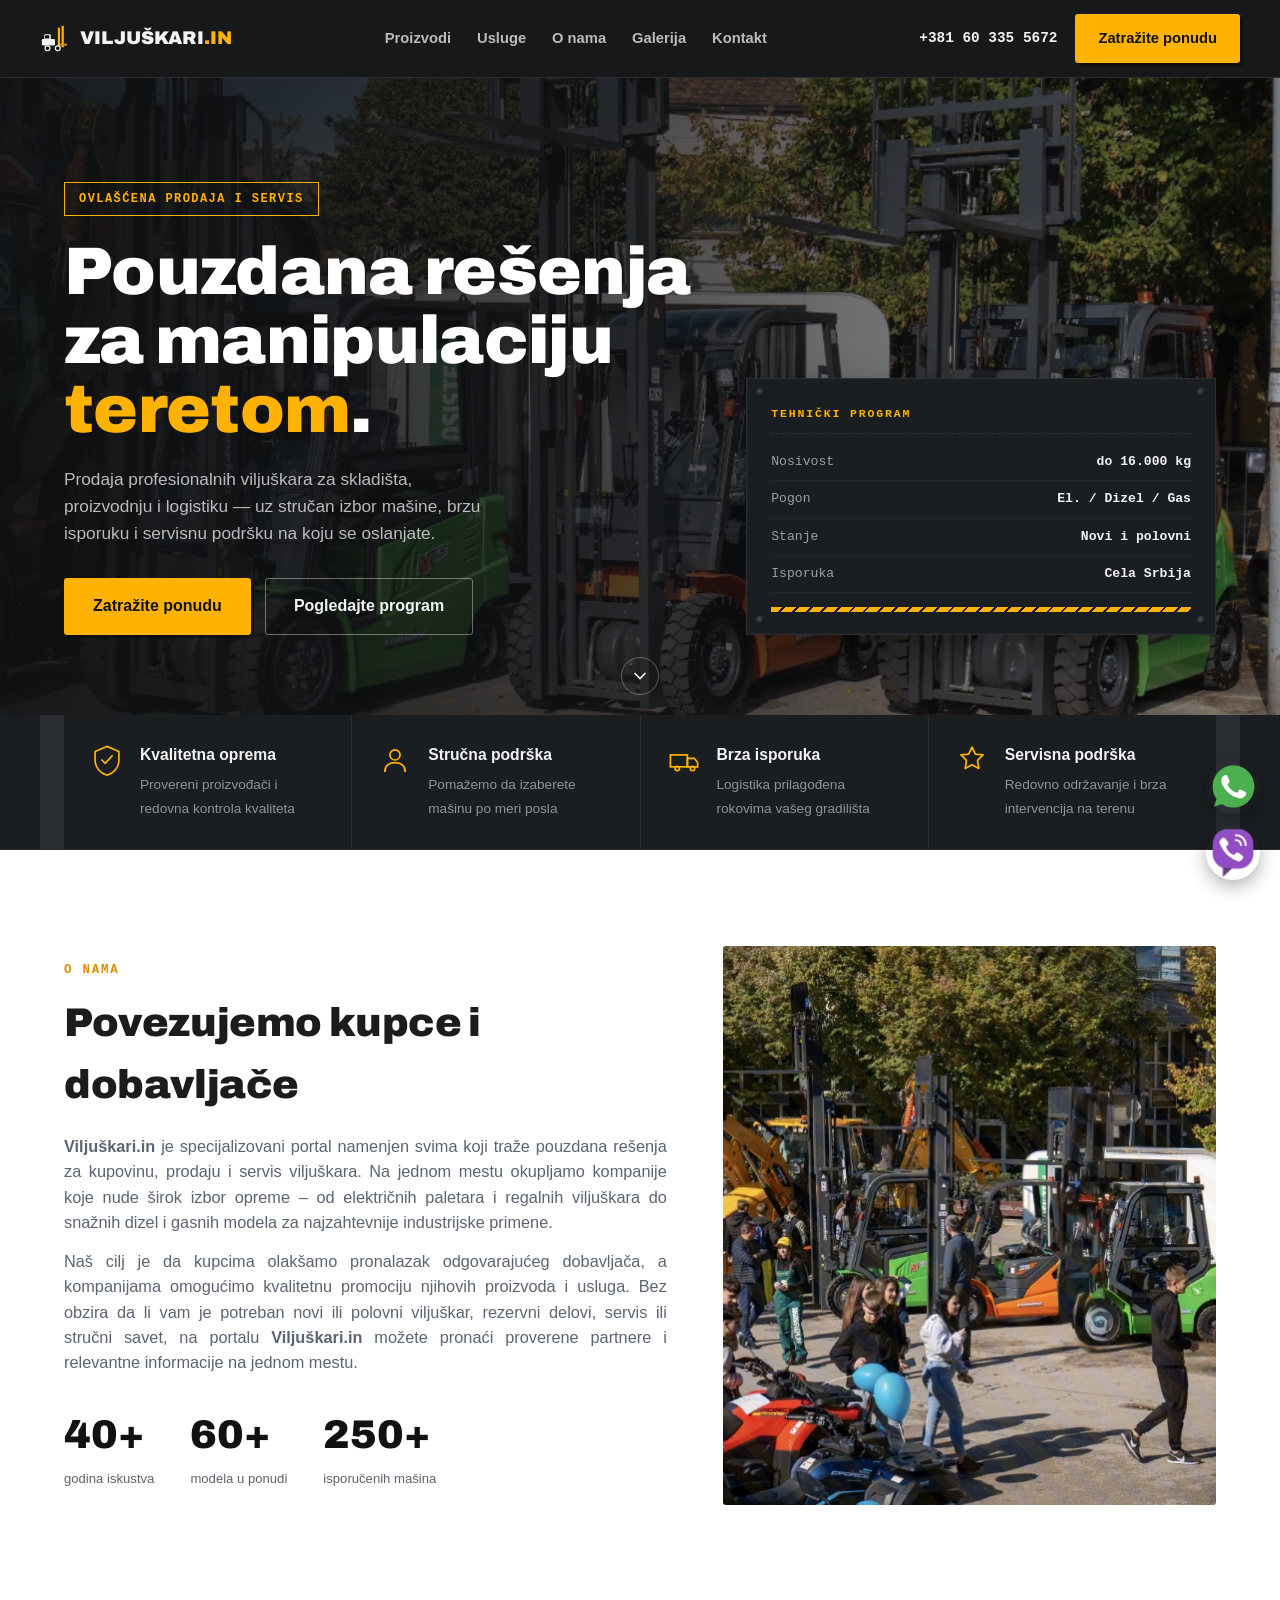
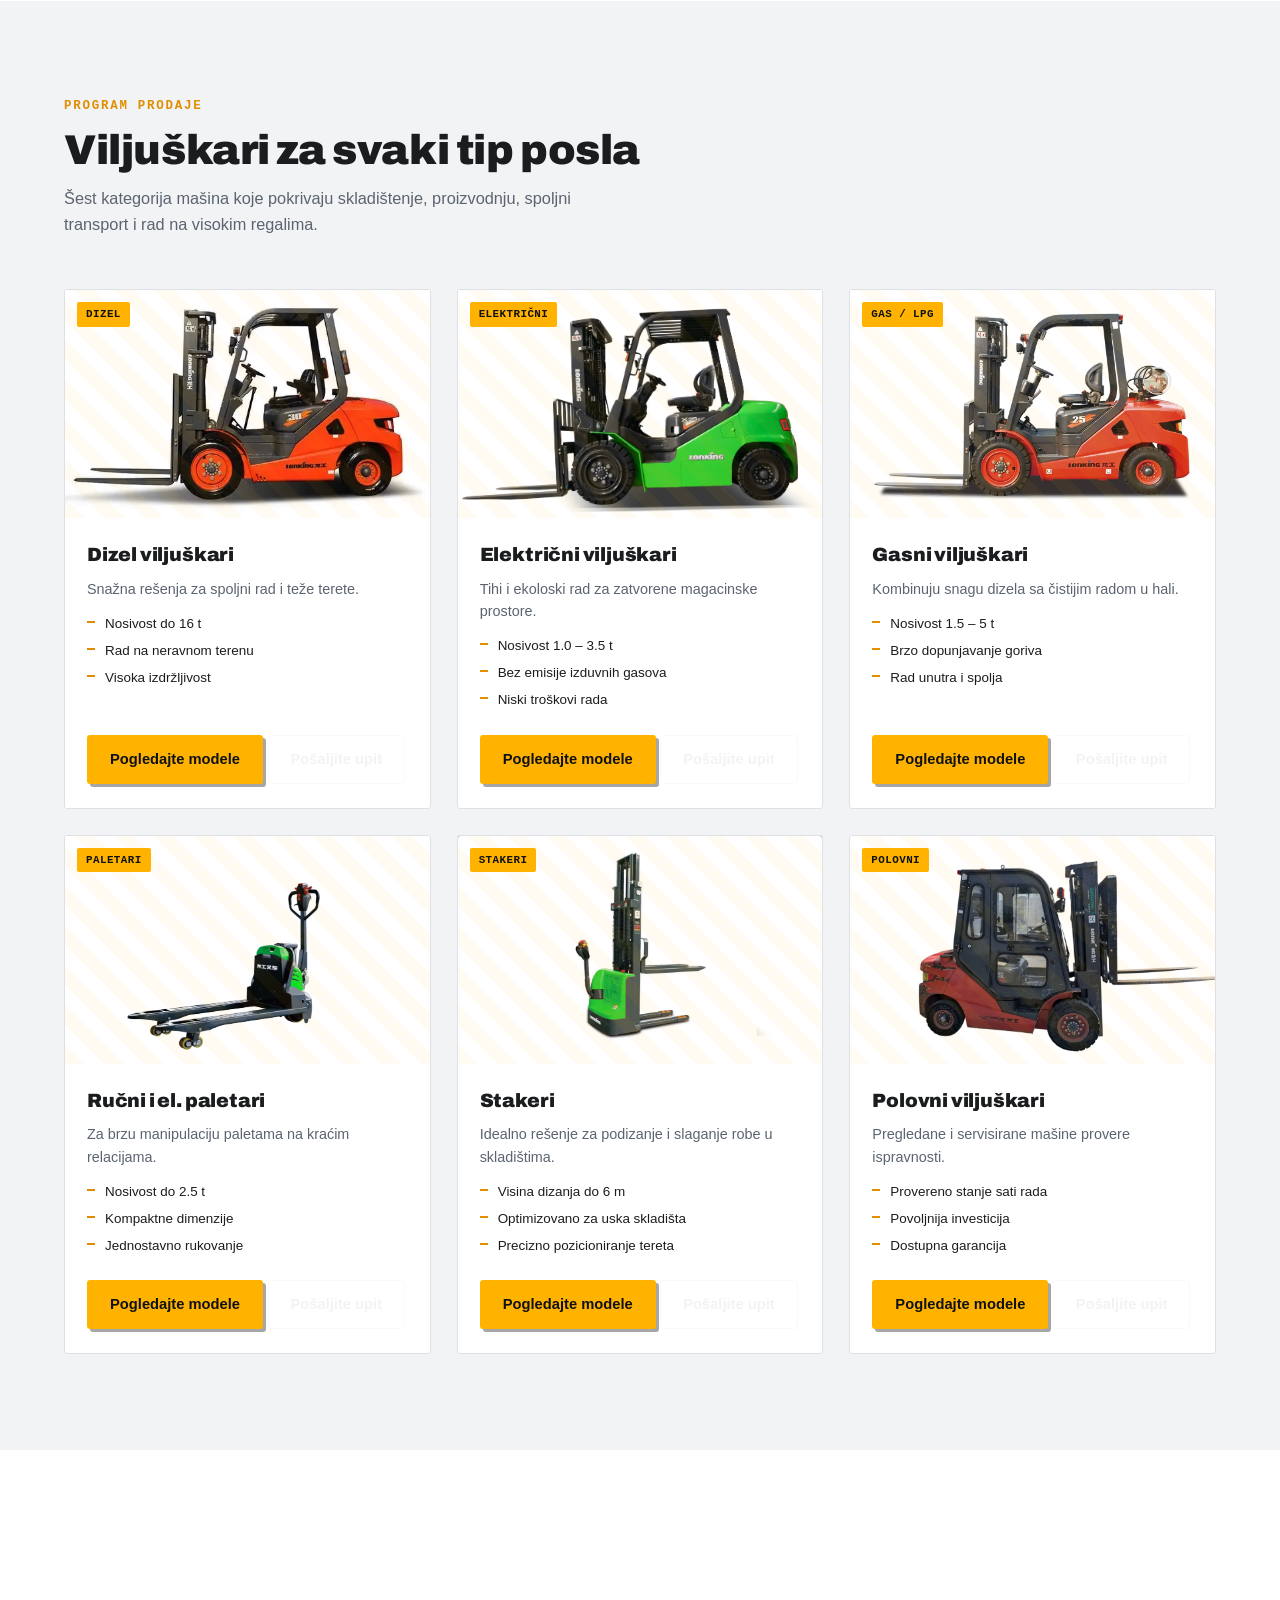
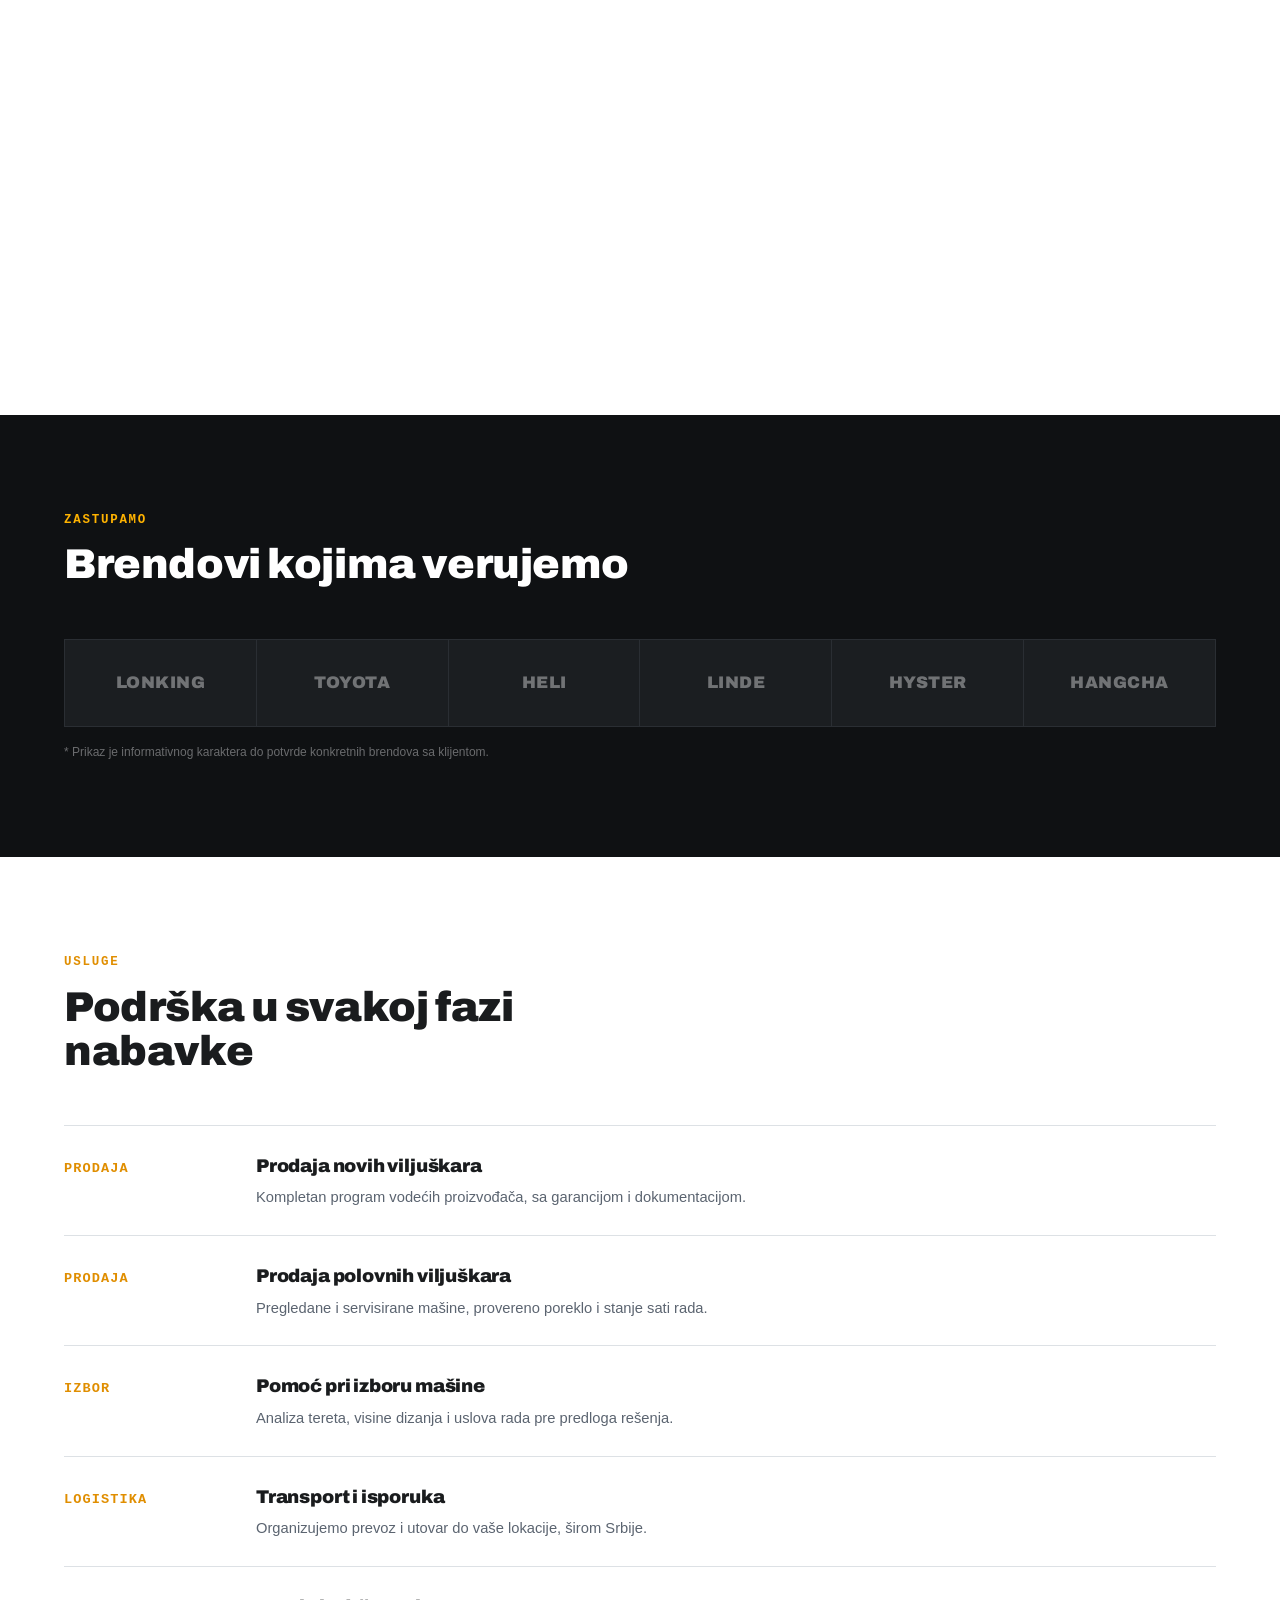
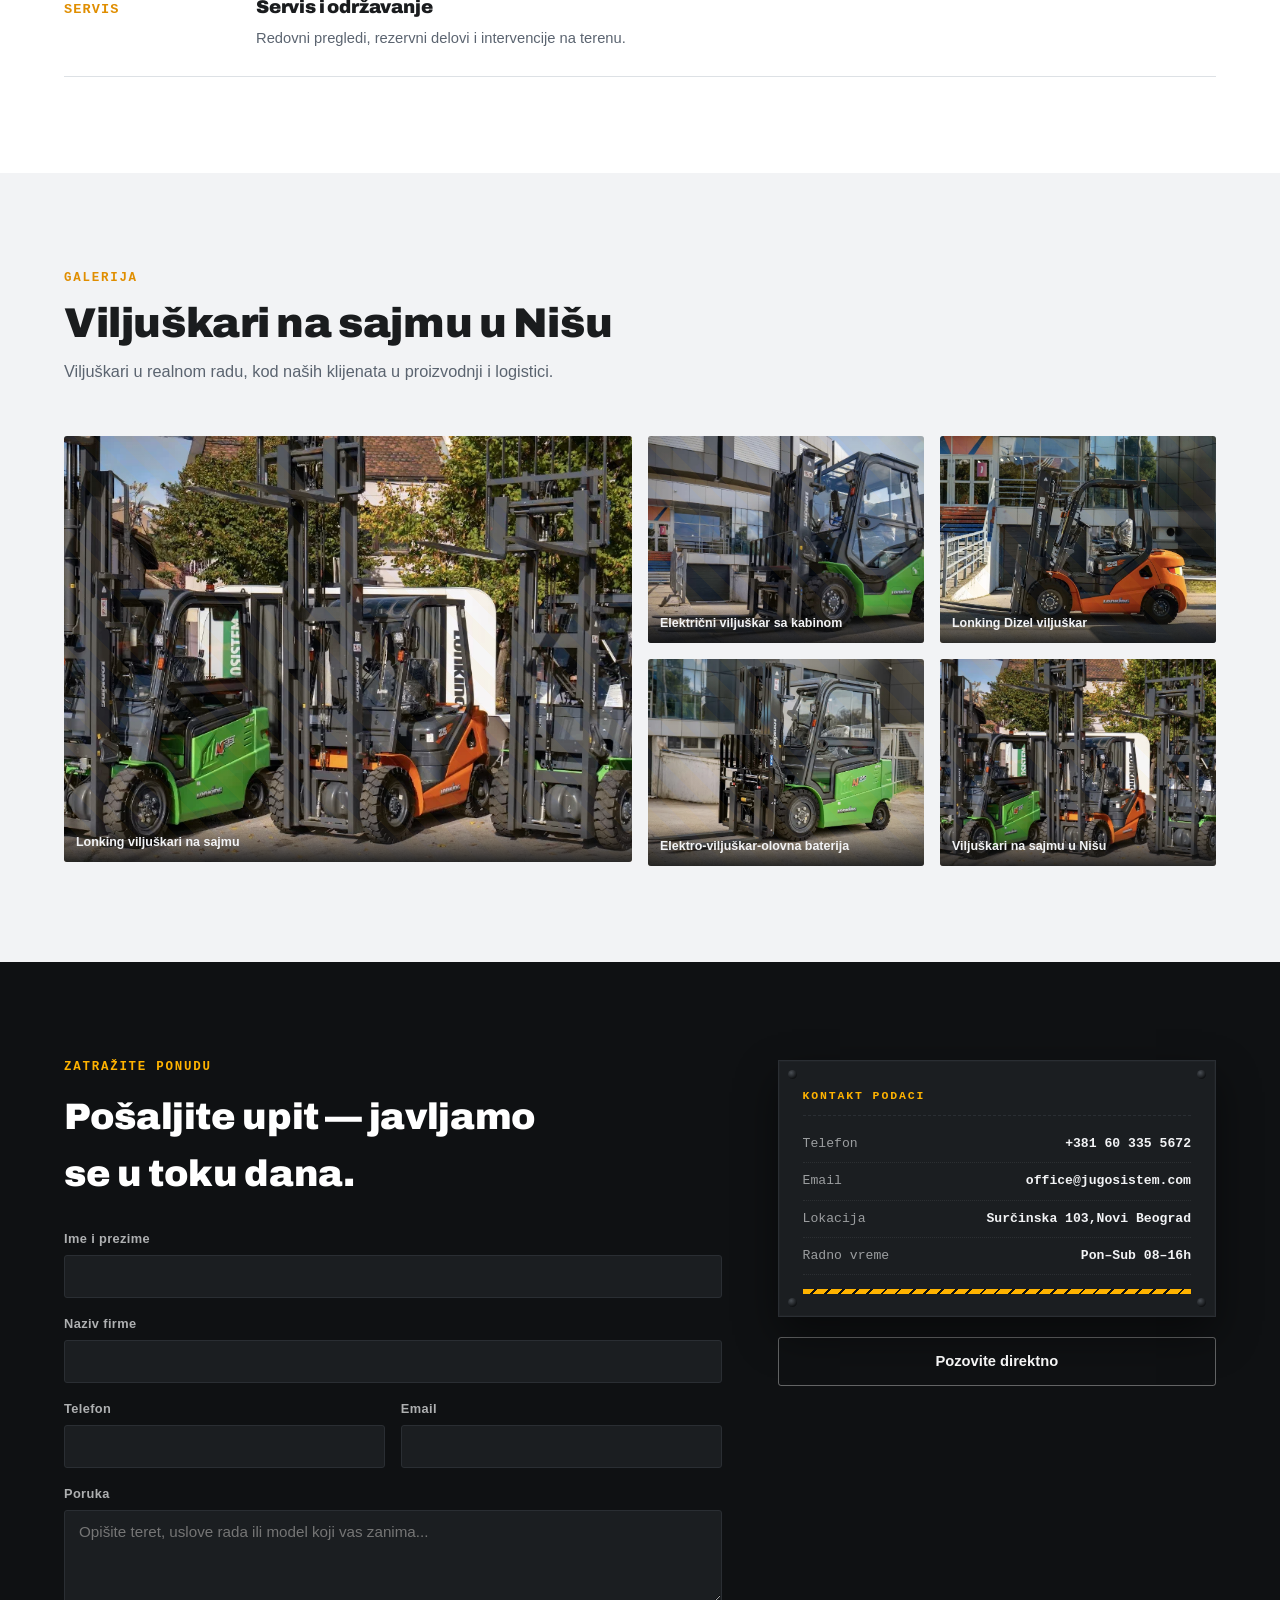
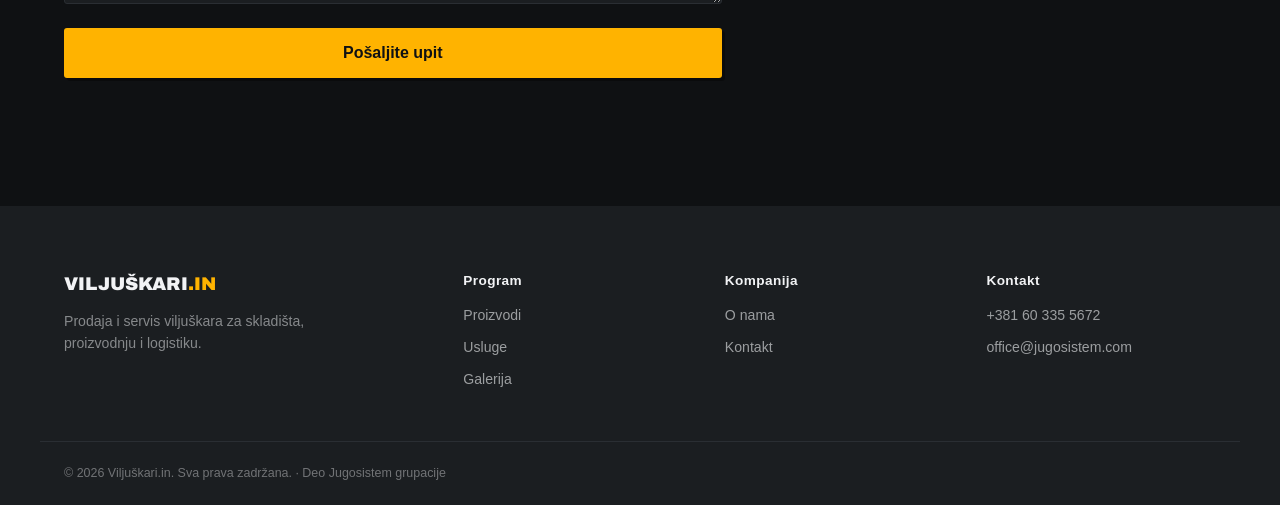
==== commit 57237496: "dozvola indeksiranja, follow na svim stranicama i  izmena .htacces-a" ====
--- a/index.html
+++ b/index.html
@@ -9,7 +9,7 @@
 <meta name="viewport" content="width=device-width, initial-scale=1.0">
 <title>Viljuškari.in — Prodaja i servis viljuškara za skladišta i logistiku</title>
 <meta name="description" content="Prodaja novih i polovnih viljuškara — električnih, dizel, gasnih, reach truck i paletara. Stručno savetovanje, isporuka i servis širom Srbije.">
-<meta name="robots" content="noindex, nofollow">
+<meta name="robots" content="index, follow">
 <meta property="og:type" content="website">
 <meta property="og:site_name" content="Viljuškari.IN">
 <meta property="og:title" content="Viljuškari.IN — Prodaja i servis viljuškara za skladišta i logistiku">
--- a/styles.css
+++ b/styles.css
@@ -164,6 +164,27 @@
 }
 @keyframes riseIn{to{opacity:1;transform:translateY(0);}}
 
+/* =========================================================
+   PLUTAJUĆA DUGMAD (WhatsApp / Viber) — vidljiva na svim stranicama
+   ========================================================= */
+.floating-contact{
+  position:fixed;right:20px;bottom:20px;z-index:150;
+  display:flex;flex-direction:column;gap:12px;
+}
+.floating-contact a{
+  width:54px;height:54px;border-radius:50%;
+  display:flex;align-items:center;justify-content:center;
+  box-shadow:0 6px 18px rgba(0,0,0,.3);
+  transition:transform .18s ease, box-shadow .18s ease;
+  overflow:hidden;
+}
+.floating-contact a:hover{transform:scale(1.08);box-shadow:0 8px 22px rgba(0,0,0,.4);}
+.floating-contact a img{width:100%;height:100%;object-fit:cover;display:block;}
+@media (max-width:560px){
+  .floating-contact{right:14px;bottom:14px;gap:10px;}
+  .floating-contact a{width:48px;height:48px;}
+}
+
 .scroll-cue{
   position:absolute;left:50%;bottom:20px;transform:translateX(-50%);
   background:none;border:1px solid rgba(242,243,245,.3);border-radius:50%;
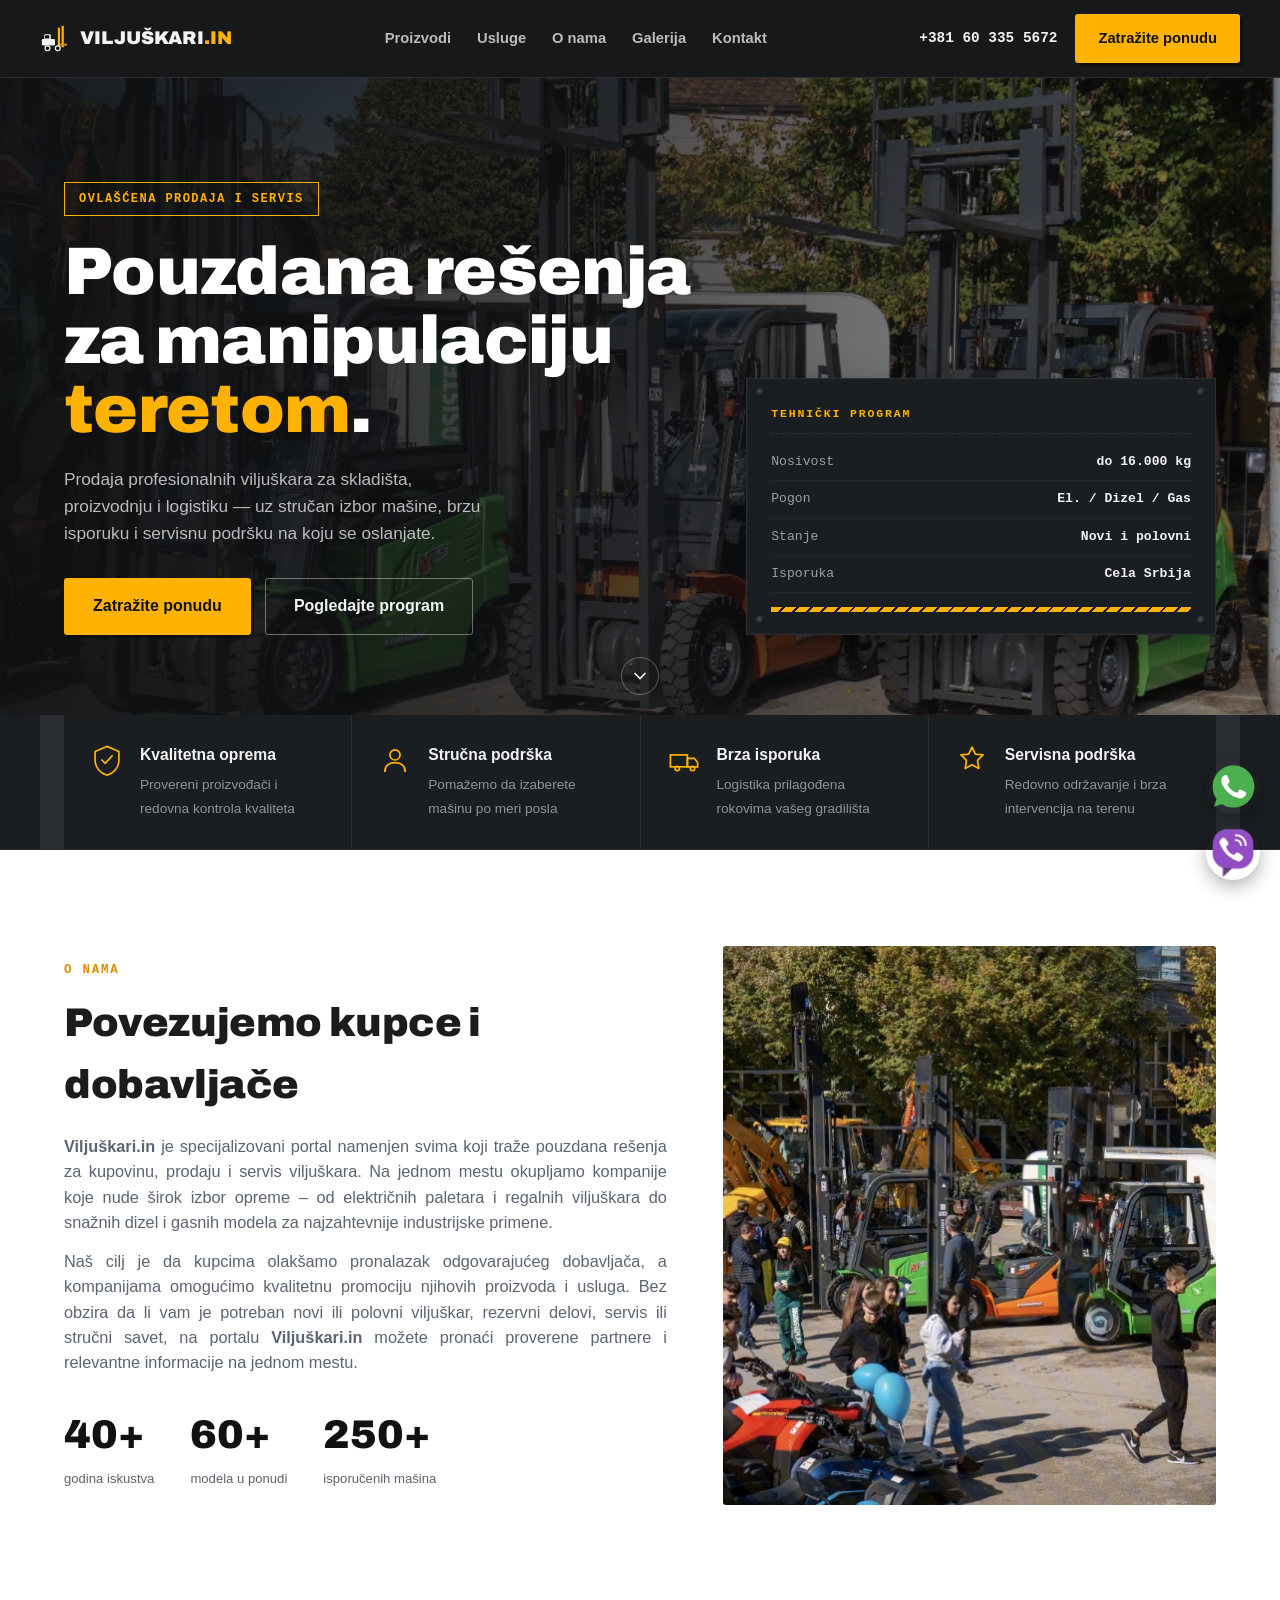
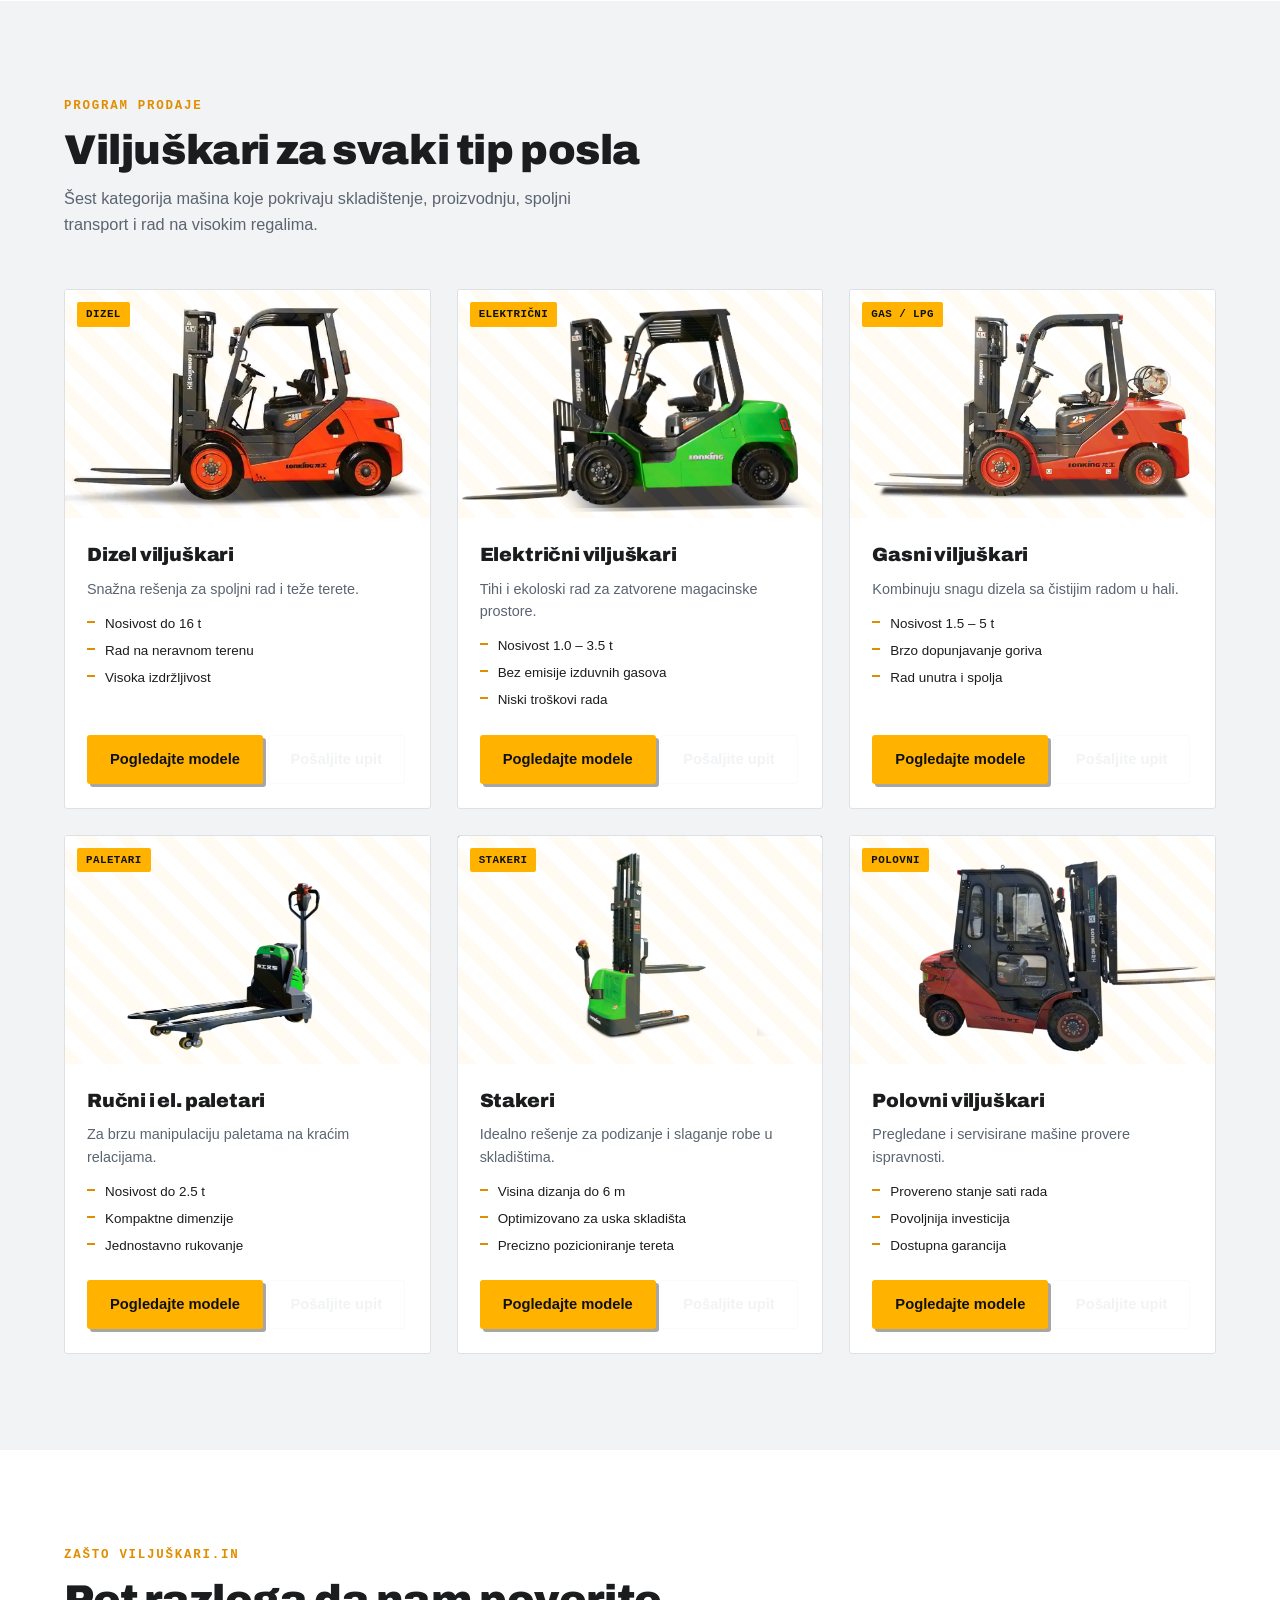
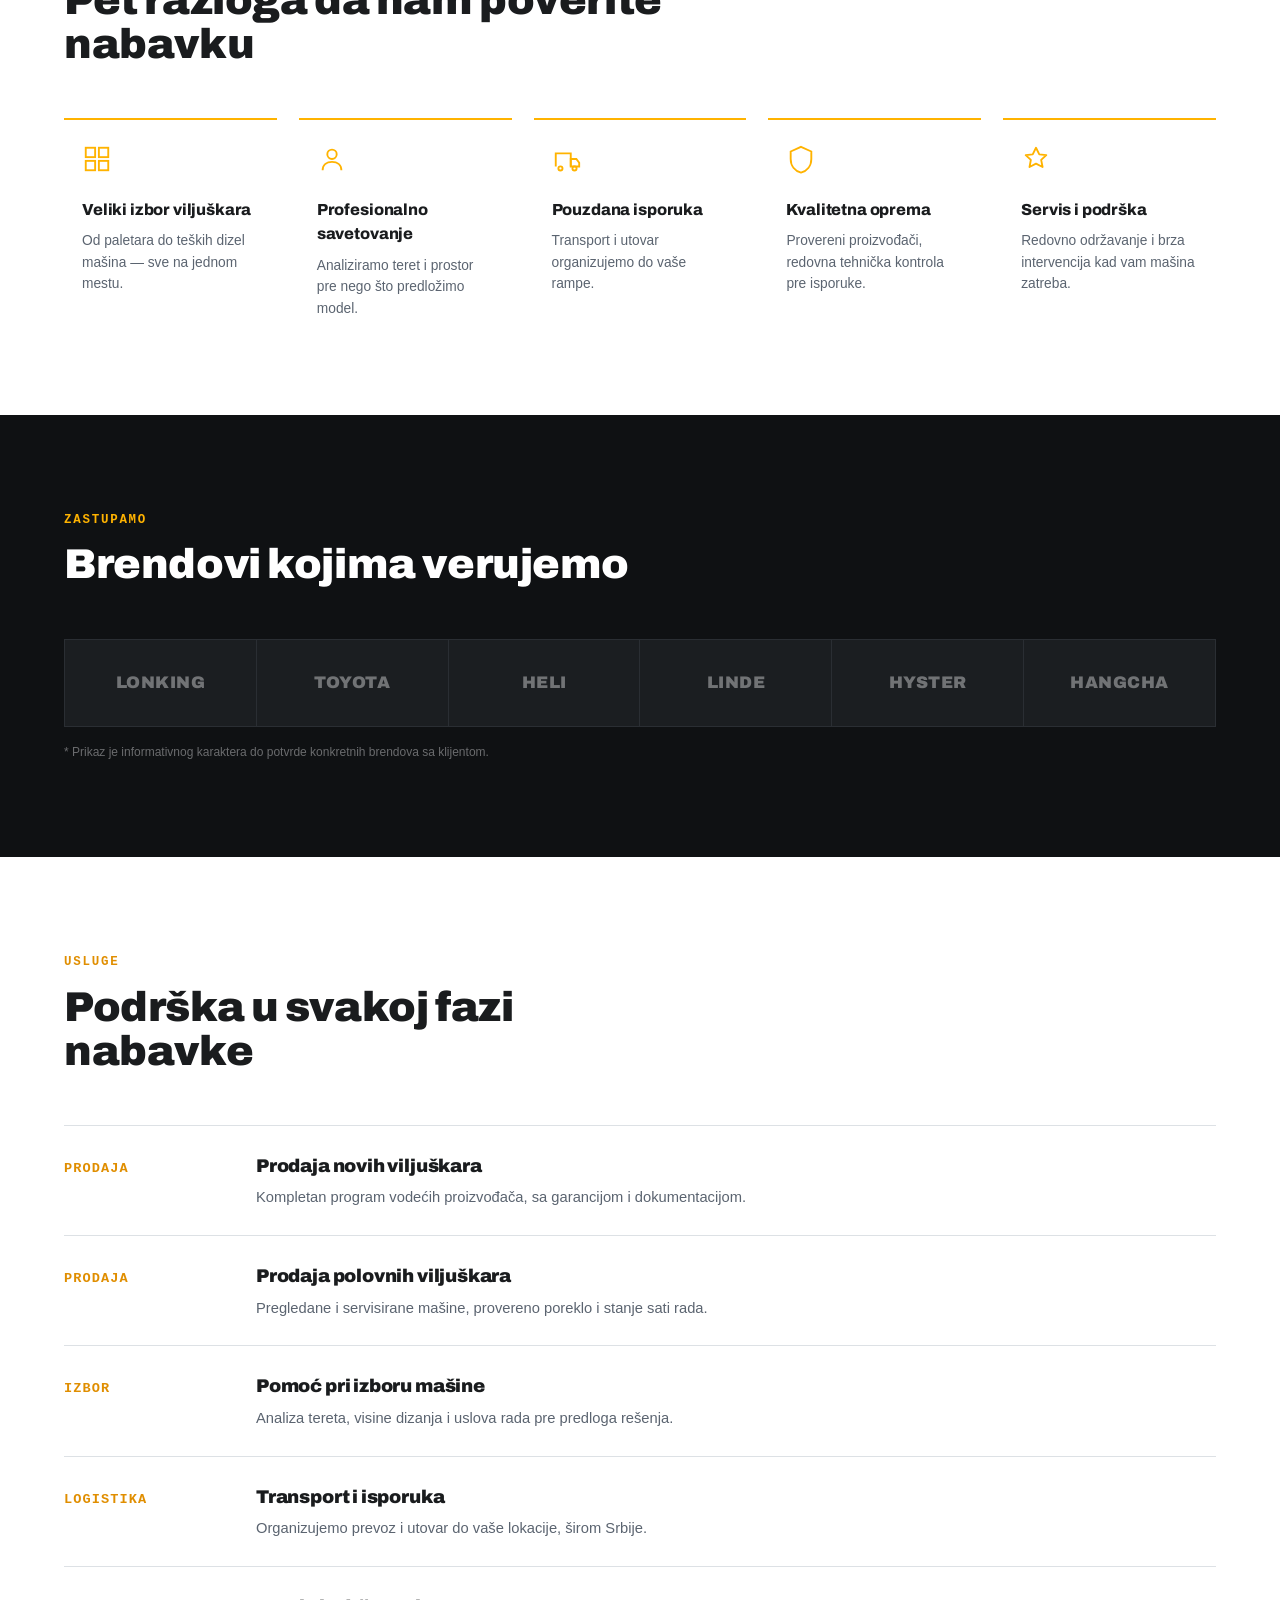
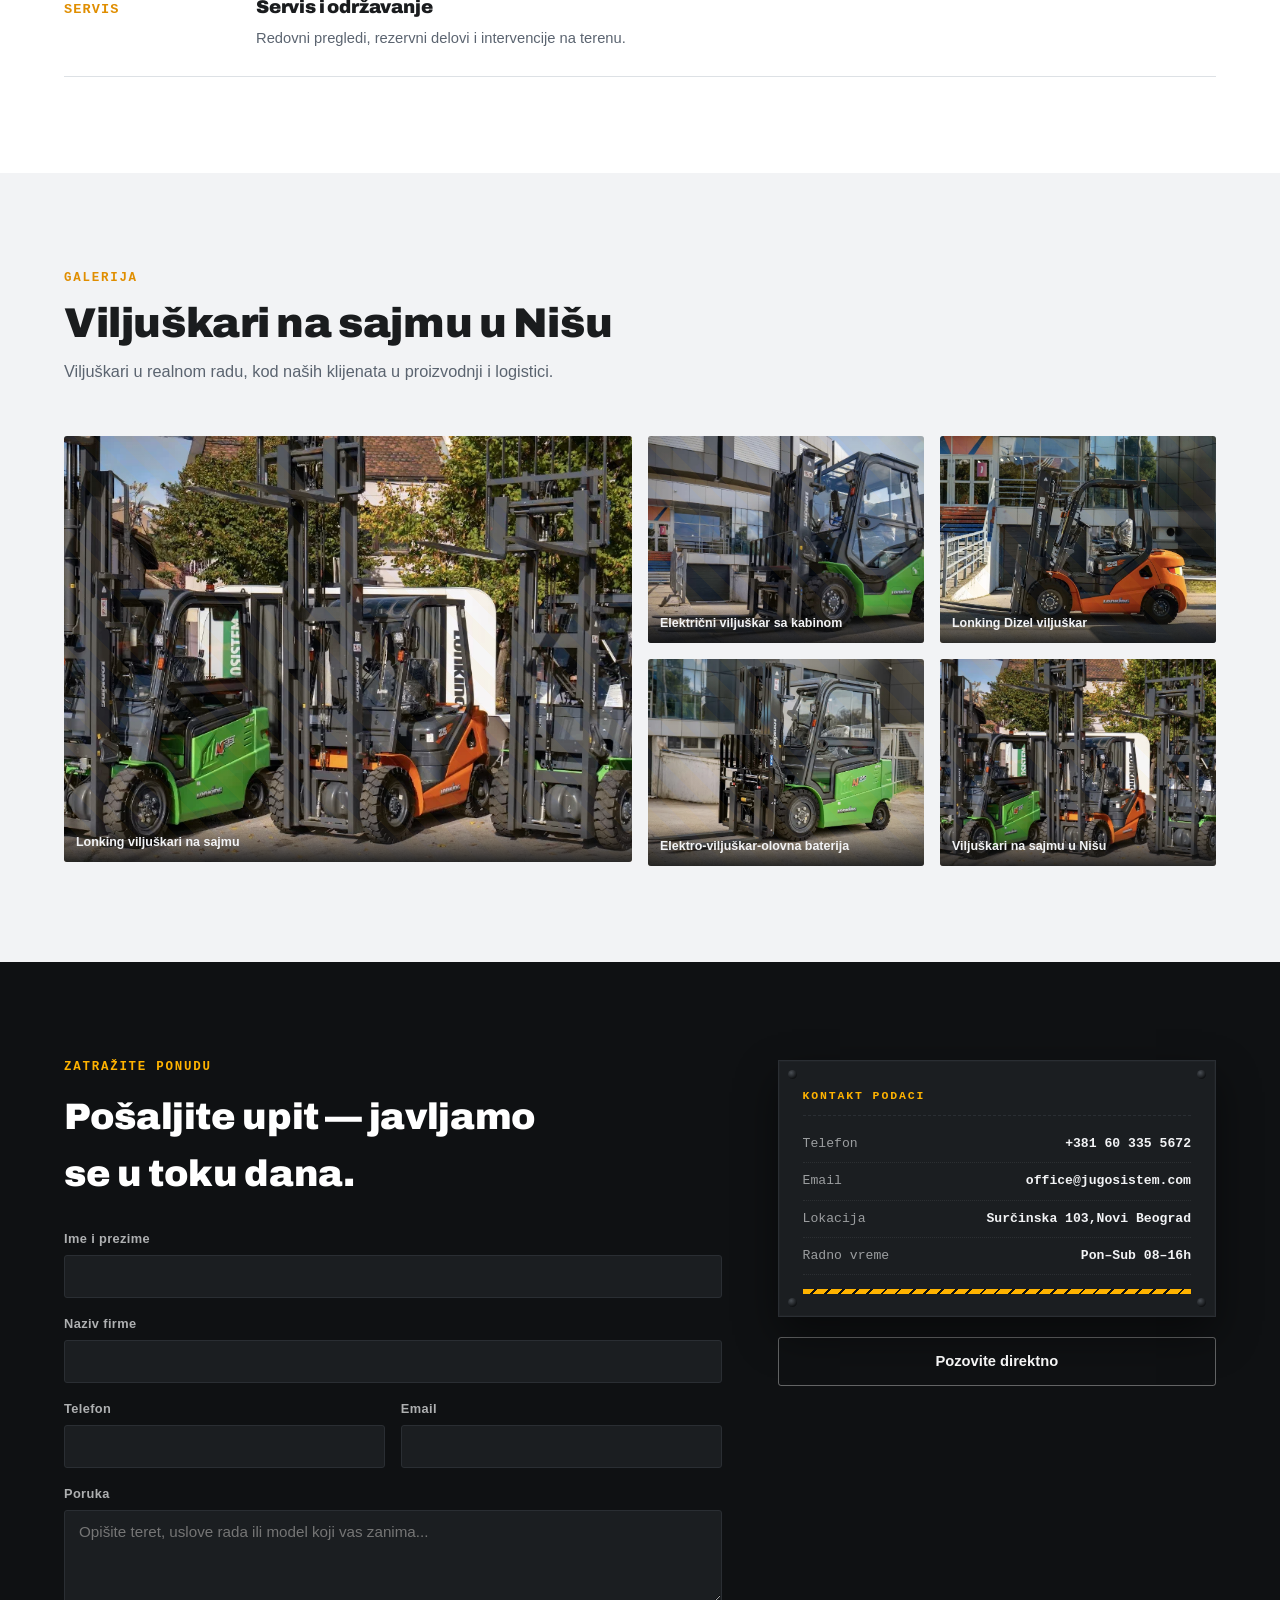
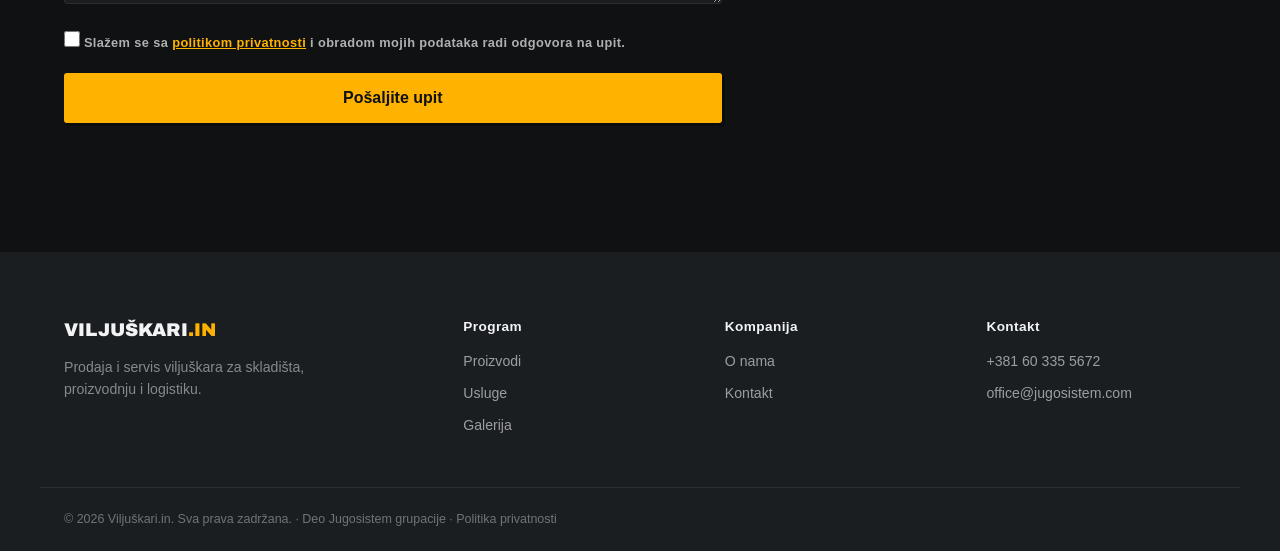
==== commit cbd91caa: "dodavanje politike privatnosti" ====
--- a/index.html
+++ b/index.html
@@ -326,6 +326,12 @@
           <label for="poruka">Poruka</label>
           <textarea id="poruka" name="poruka" rows="4" placeholder="Opišite teret, uslove rada ili model koji vas zanima..."></textarea>
         </div>
+        <div class="form-row form-consent">
+          <label class="consent-label">
+            <input type="checkbox" id="privatnost" name="privatnost" required>
+            <span>Slažem se sa <a href="privatnost.html" target="_blank">politikom privatnosti</a> i obradom mojih podataka radi odgovora na upit.</span>
+          </label>
+        </div>
         <button type="submit" class="btn btn-amber btn-lg btn-full">Pošaljite upit</button>
         <p class="form-status" id="formStatus" role="status" aria-live="polite"></p>
       </form>
@@ -372,7 +378,7 @@
       <a href="mailto:office@jugosistem.com">office@jugosistem.com</a>
     </div>
   </div>
-  <div class="wrap footer-bottom">© 2026 Viljuškari.in. Sva prava zadržana. · Deo <a href="https://www.jugosistem.rs" target="_blank" rel="noopener">Jugosistem</a> grupacije</div>
+  <div class="wrap footer-bottom">© 2026 Viljuškari.in. Sva prava zadržana. · Deo <a href="https://www.jugosistem.rs" target="_blank" rel="noopener">Jugosistem</a> grupacije · <a href="privatnost.html">Politika privatnosti</a></div>
 </footer>
 
 
--- a/styles.css
+++ b/styles.css
@@ -413,6 +413,10 @@
 .form-row input:focus,.form-row textarea:focus{border-color:var(--amber);outline:none;}
 .form-row-half{display:grid;grid-template-columns:1fr 1fr;gap:16px;}
 .form-status{font-size:.88rem;color:var(--amber);min-height:1.2em;}
+.consent-label{display:flex;align-items:flex-start;gap:10px;cursor:pointer;font-size:.85rem;color:rgba(242,243,245,.7);line-height:1.4;}
+.consent-label input{margin-top:3px;flex-shrink:0;width:16px;height:16px;accent-color:var(--amber);cursor:pointer;}
+.consent-label a{color:var(--amber);text-decoration:underline;}
+.consent-label a:hover{color:var(--amber-deep);}
 @media (max-width:560px){.form-row-half{grid-template-columns:1fr;}}
 
 .kontakt-info{display:flex;flex-direction:column;gap:20px;}
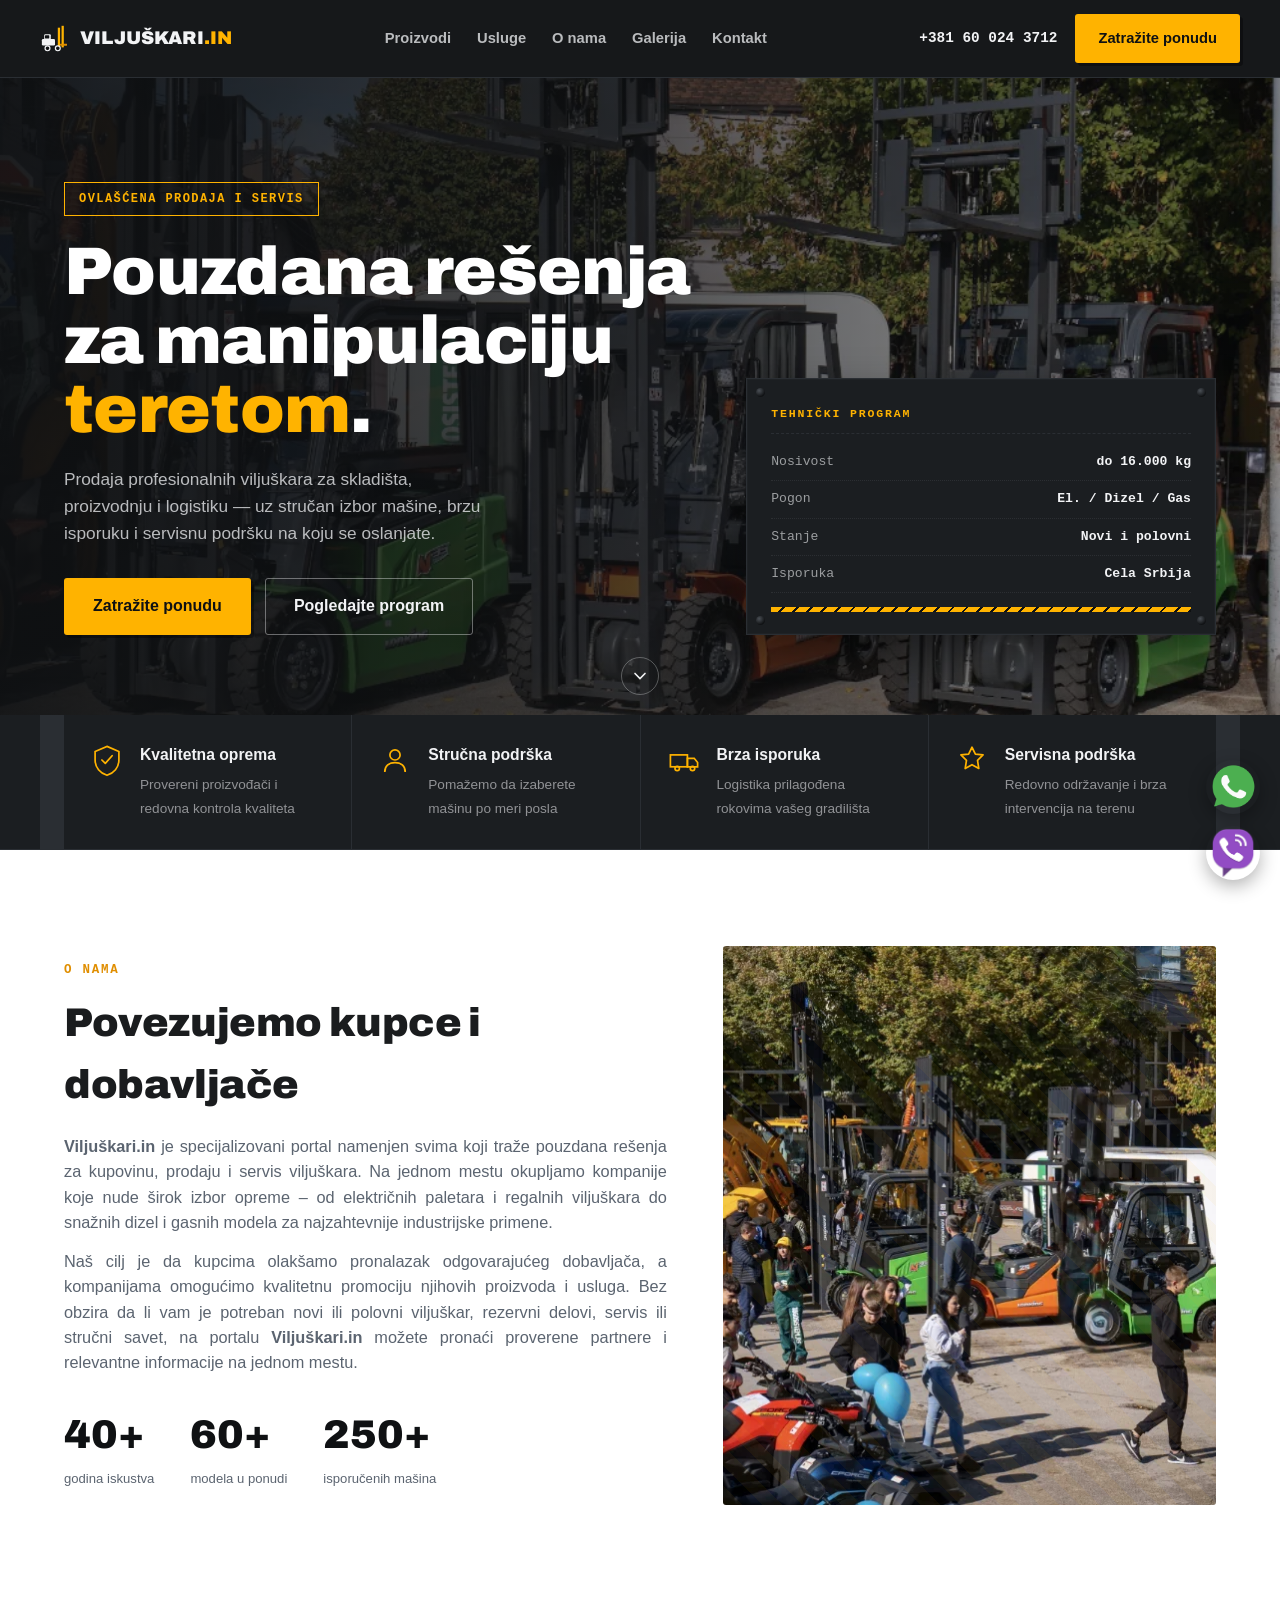
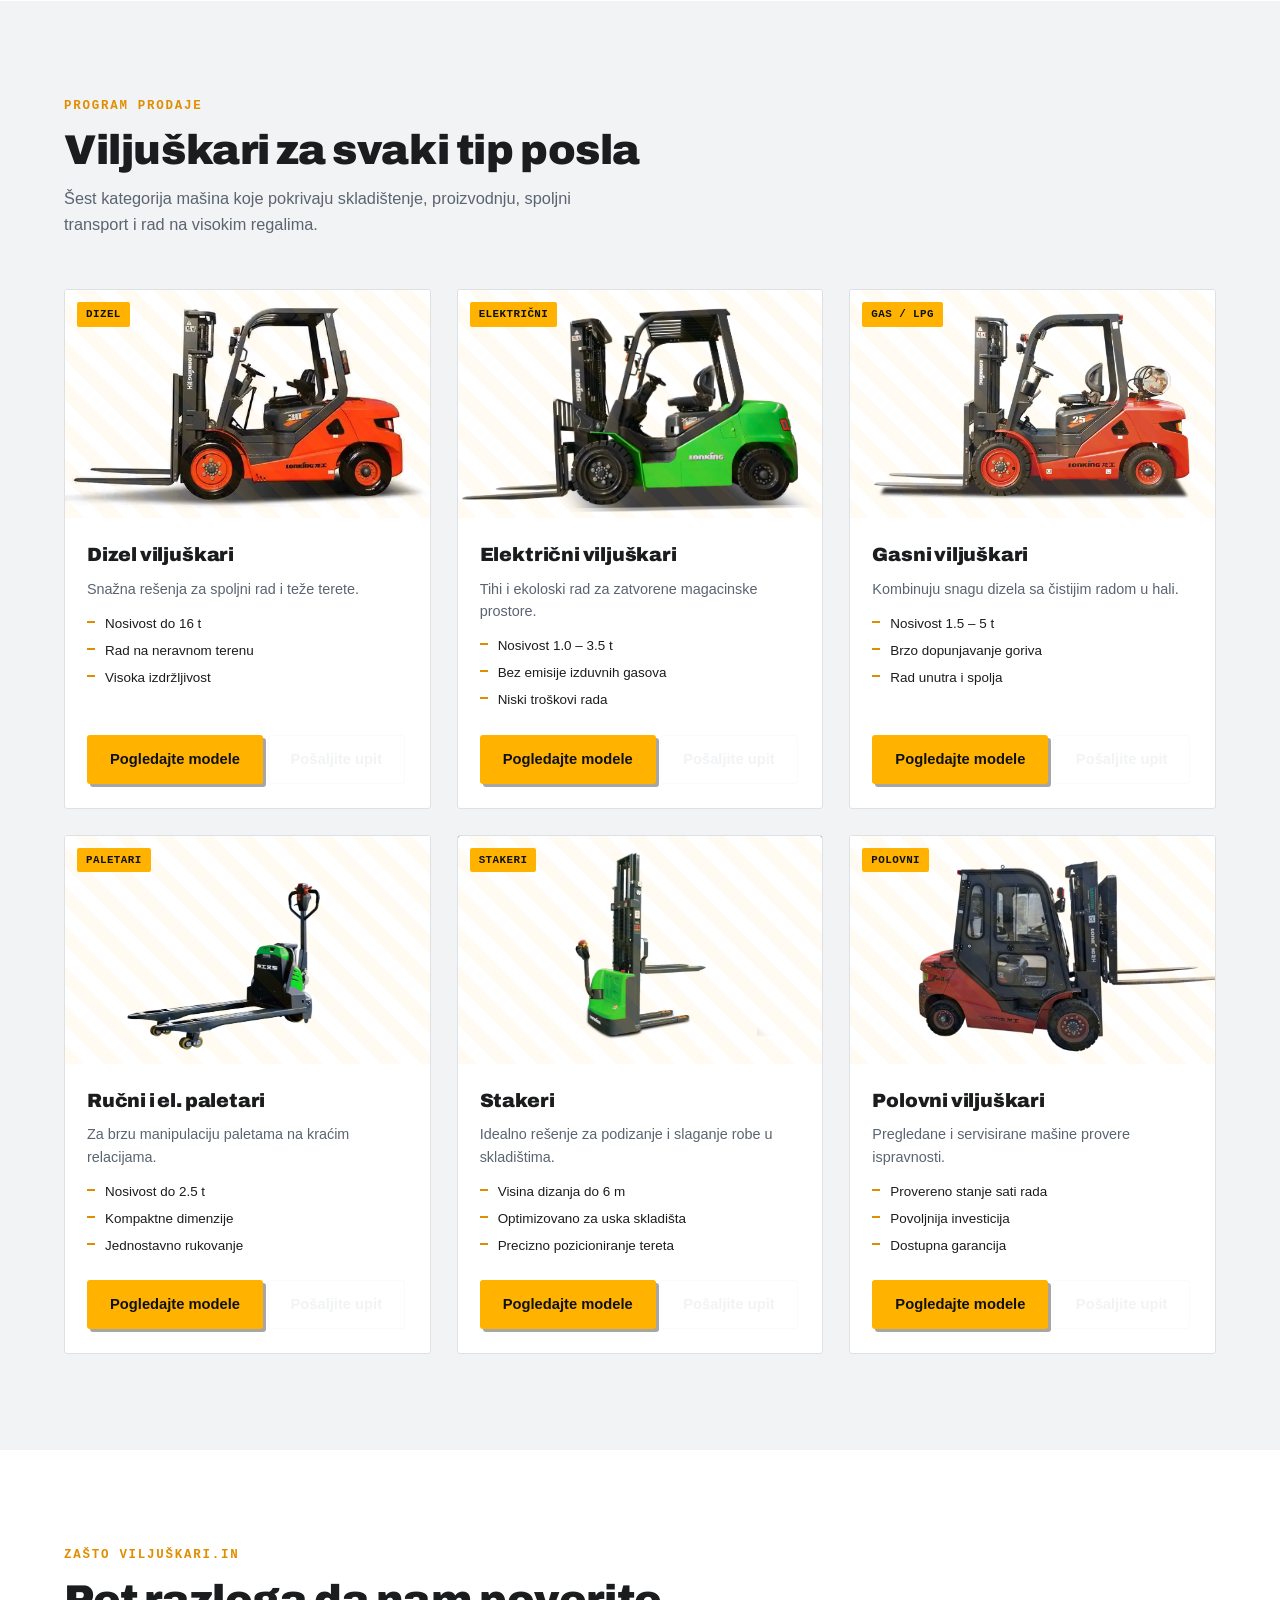
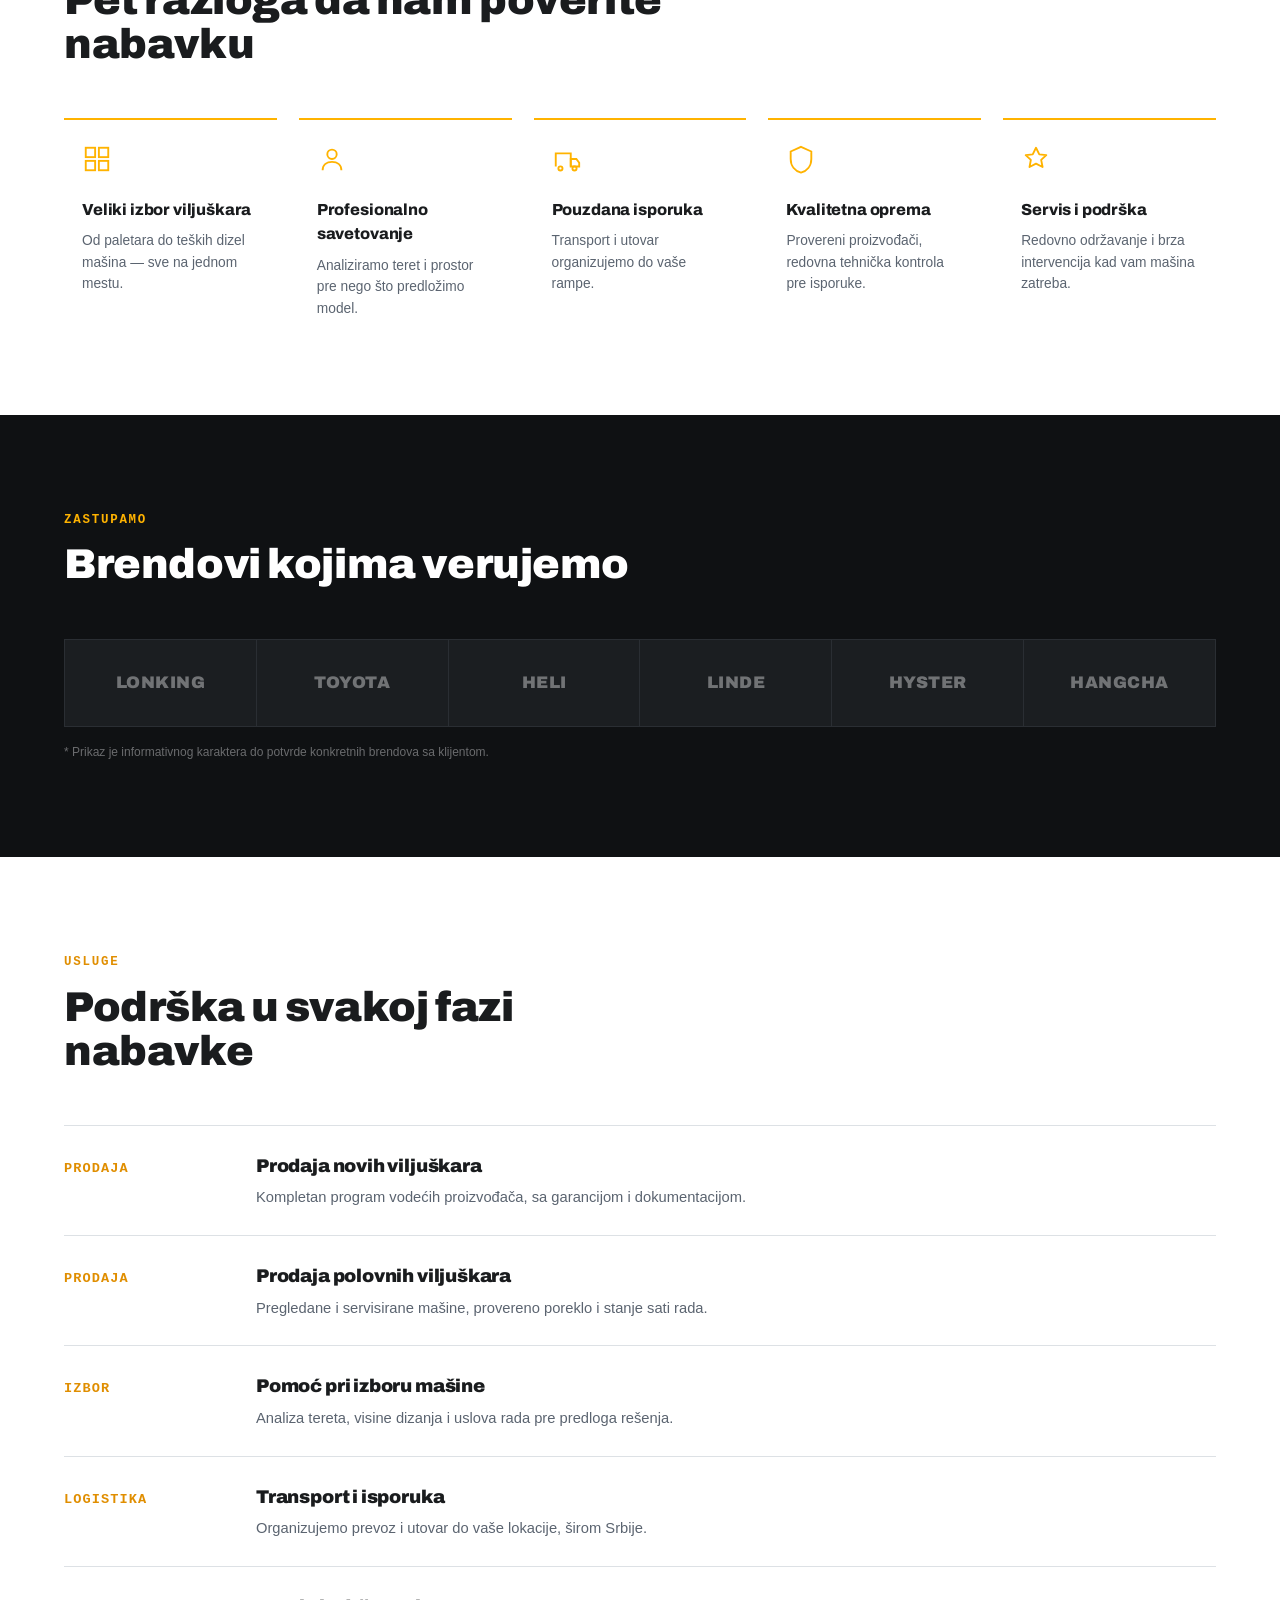
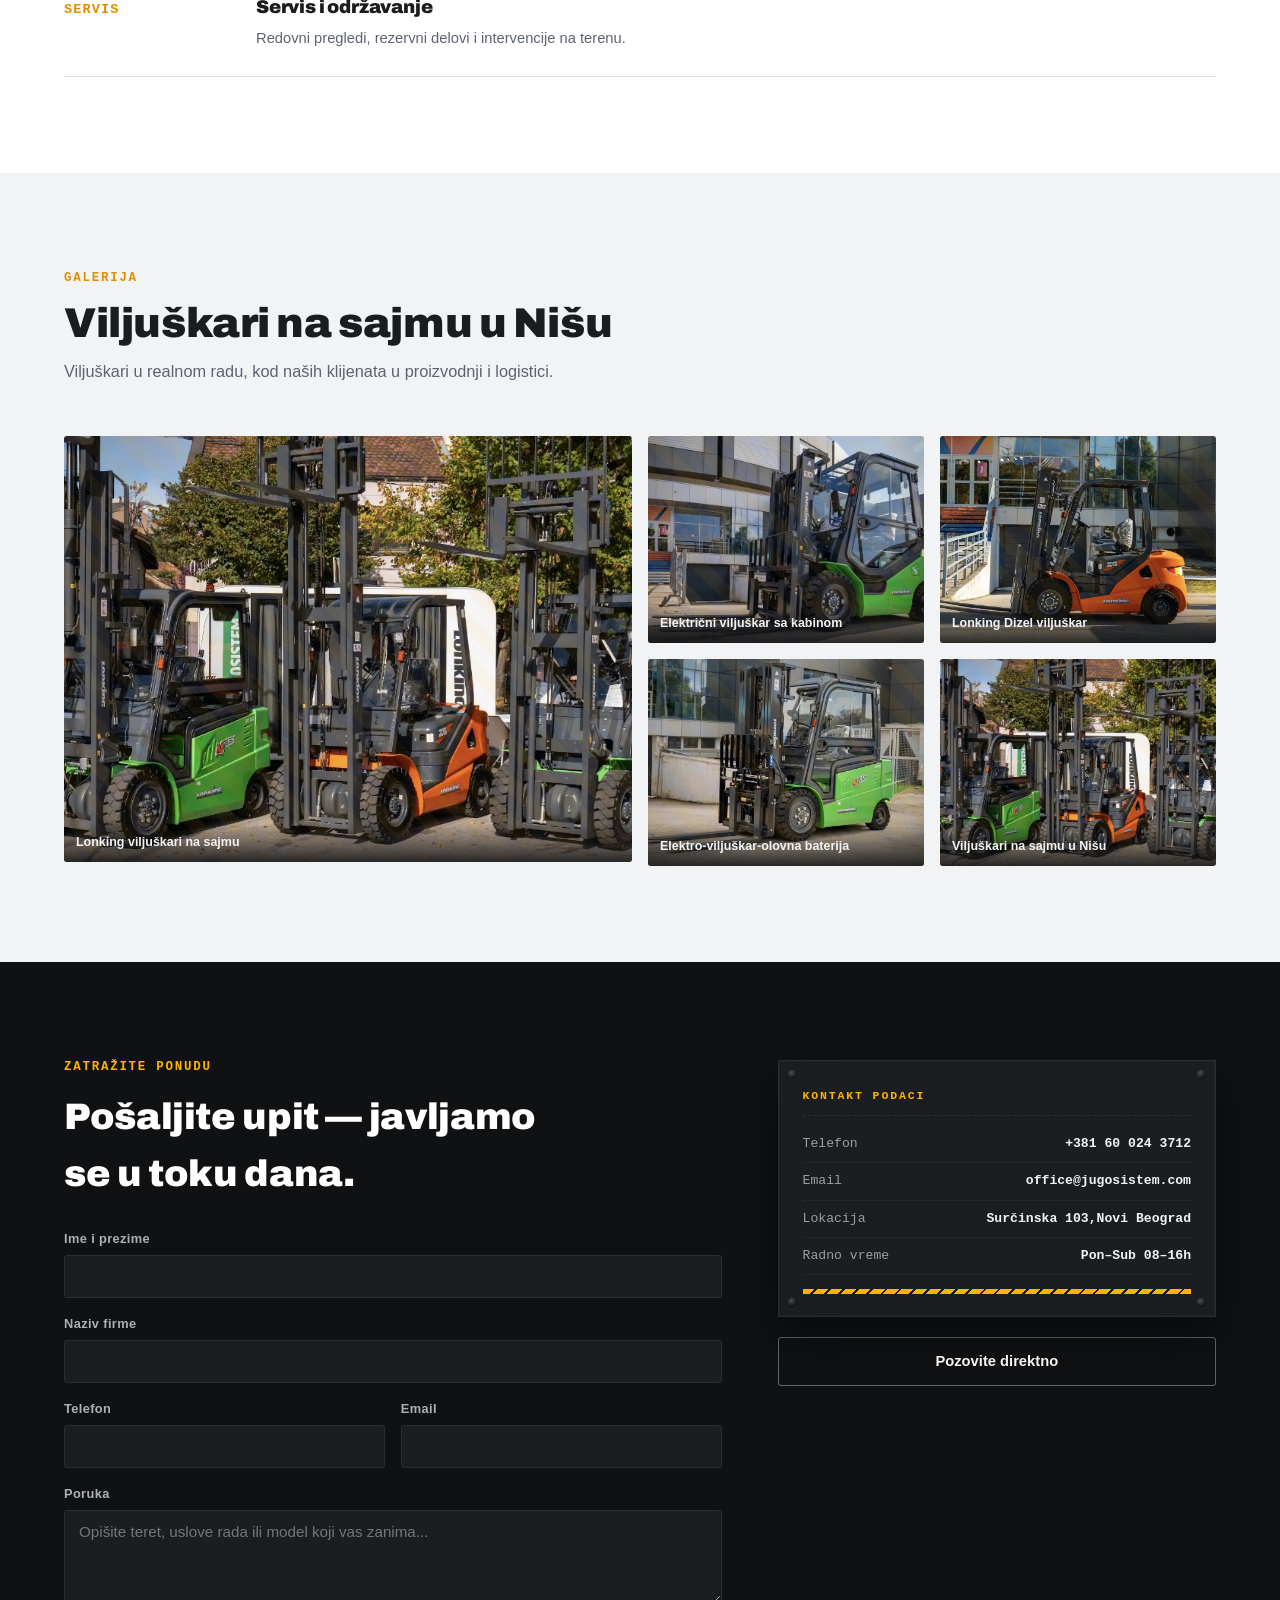
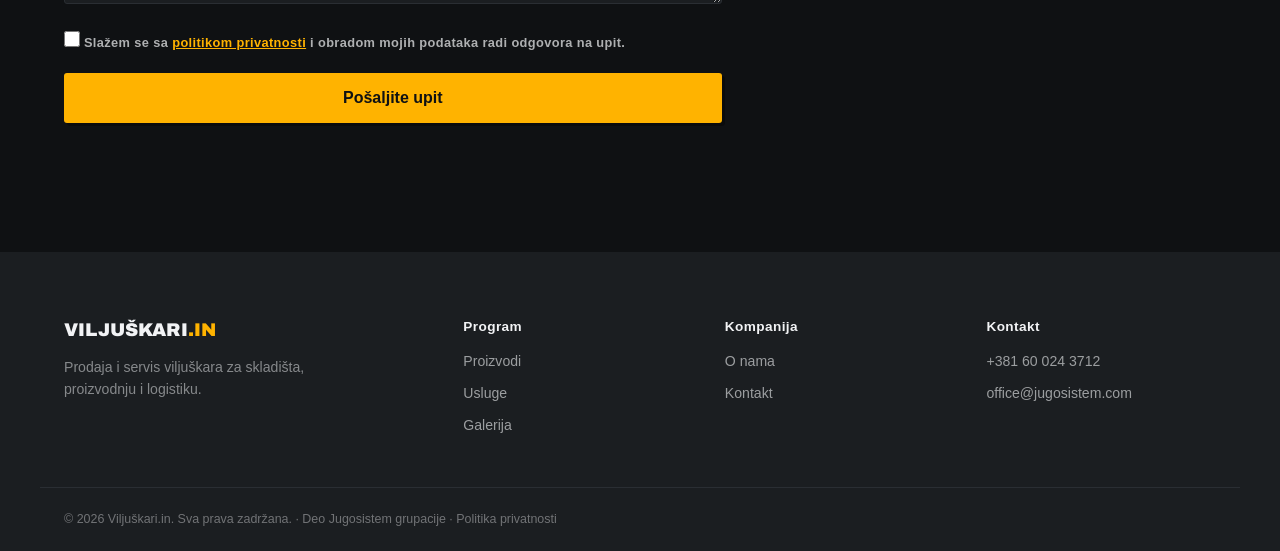
==== commit 1c42fde4: "promena broja telefona na Acin broj" ====
--- a/index.html
+++ b/index.html
@@ -4,6 +4,7 @@
 <meta charset="UTF-8">
 <link rel="icon" href="favicon.ico" sizes="any">
 <link rel="icon" type="image/png" sizes="32x32" href="favicon-32x32.png">
+<link rel="icon" type="image/png" sizes="48x48" href="favicon-48x48.png">
 <link rel="icon" type="image/png" sizes="16x16" href="favicon-16x16.png">
 <link rel="apple-touch-icon" sizes="180x180" href="apple-touch-icon.png">
 <meta name="viewport" content="width=device-width, initial-scale=1.0">
@@ -15,12 +16,14 @@
 <meta property="og:title" content="Viljuškari.IN — Prodaja i servis viljuškara za skladišta i logistiku">
 <meta property="og:description" content="Prodaja viljuškara — električnih, dizel, gasnih, paletara i stakera. Stručno savetovanje, isporuka i servis širom Srbije.">
 <meta property="og:url" content="https://www.viljuskari.in.rs/">
-<meta property="og:image" content="https://www.viljuskari.in.rs/images/logo.jpg">
+<meta property="og:image" content="https://www.viljuskari.in.rs/images/og-image.jpg">
+<meta property="og:image:width" content="1200">
+<meta property="og:image:height" content="634">
 <meta property="og:locale" content="sr_RS">
 <meta name="twitter:card" content="summary_large_image">
 <meta name="twitter:title" content="Viljuškari.IN — Prodaja i servis viljuškara za skladišta i logistiku">
 <meta name="twitter:description" content="Prodaja viljuškara — električnih, dizel, gasnih, paletara i stakera. Stručno savetovanje, isporuka i servis širom Srbije.">
-<meta name="twitter:image" content="https://www.viljuskari.in.rs/images/logo.jpg">
+<meta name="twitter:image" content="https://www.viljuskari.in.rs/images/og-image.jpg">
 <link rel="preconnect" href="https://fonts.googleapis.com">
 <link rel="preconnect" href="https://fonts.gstatic.com" crossorigin>
 <link href="https://fonts.googleapis.com/css2?family=Archivo:wght@600;800;900&display=swap" rel="stylesheet">
@@ -31,10 +34,10 @@
   "@type": "LocalBusiness",
   "name": "Viljuškari.IN",
   "url": "https://www.viljuskari.in.rs/",
-  "logo": "https://www.viljuskari.in.rs/images/logo.jpg",
-  "image": "https://www.viljuskari.in.rs/images/logo.jpg",
+  "logo": "https://www.viljuskari.in.rs/images/og-image.png",
+  "image": "https://www.viljuskari.in.rs/images/og-image.png",
   "description": "Prodaja i servis viljuškara — električnih, dizel, gasnih, paletara i stakera za skladišta, proizvodnju i logistiku.",
-  "telephone": "+381603355672",
+  "telephone": "+381600243712",
   "email": "office@jugosistem.com",
   "priceRange": "€€",
   "address": {
@@ -52,6 +55,7 @@
   "sameAs": []
 }
 </script>
+<link rel="preload" as="image" href="images/Jugosistem-na-sajmu-u-Nisu166.webp" fetchpriority="high">
 </head>
 <body>
 
@@ -83,7 +87,7 @@
       <a href="#kontakt">Kontakt</a>
     </nav>
     <div class="nav-cta">
-      <a href="tel:+381603355672" class="nav-phone">+381 60 335 5672</a>
+      <a href="tel:+381600243712" class="nav-phone">+381 60 024 3712</a>
       <a href="#kontakt" class="btn btn-amber">Zatražite ponudu</a>
     </div>
     <button class="menu-toggle" id="menuToggle" aria-label="Otvori meni" aria-expanded="false">
@@ -109,7 +113,7 @@
       "praznog" prostora sa LEVE strane gde ide tekst naslova —
       npr. viljuškar postavljen desno/centar kadra, magacin u pozadini.
     -->
-    <img src="images/Jugosistem-na-sajmu-u-Nisu166.webp" alt="Viljuškari predstavljeni na sajmu u Nišu" class="real-photo">
+    <img src="images/Jugosistem-na-sajmu-u-Nisu166.webp" alt="Viljuškari predstavljeni na sajmu u Nišu" class="real-photo" fetchpriority="high">
   </div>
   <div class="wrap hero-inner">
     <div class="hero-copy">
@@ -341,13 +345,13 @@
         <div class="plate-rivet tl"></div><div class="plate-rivet tr"></div>
         <div class="plate-rivet bl"></div><div class="plate-rivet br"></div>
         <div class="plate-head">KONTAKT PODACI</div>
-        <div class="plate-row"><span>Telefon</span><b>+381 60 335 5672</b></div>
+        <div class="plate-row"><span>Telefon</span><b>+381 60 024 3712</b></div>
         <div class="plate-row"><span>Email</span><b>office@jugosistem.com</b></div>
         <div class="plate-row"><span>Lokacija</span><b>Surčinska 103,Novi Beograd</b></div>
         <div class="plate-row"><span>Radno vreme</span><b>Pon–Sub 08–16h</b></div>
         <div class="plate-strip" aria-hidden="true"></div>
       </div>
-      <a href="tel:+381603355672" class="btn btn-outline-light btn-full">Pozovite direktno</a>
+      <a href="tel:+381600243712" class="btn btn-outline-light btn-full">Pozovite direktno</a>
     </div>
   </div>
 </section>
@@ -374,7 +378,7 @@
     </div>
     <div>
       <b>Kontakt</b>
-      <a href="tel:+381603355672">+381 60 335 5672</a>
+      <a href="tel:+381600243712">+381 60 024 3712</a>
       <a href="mailto:office@jugosistem.com">office@jugosistem.com</a>
     </div>
   </div>
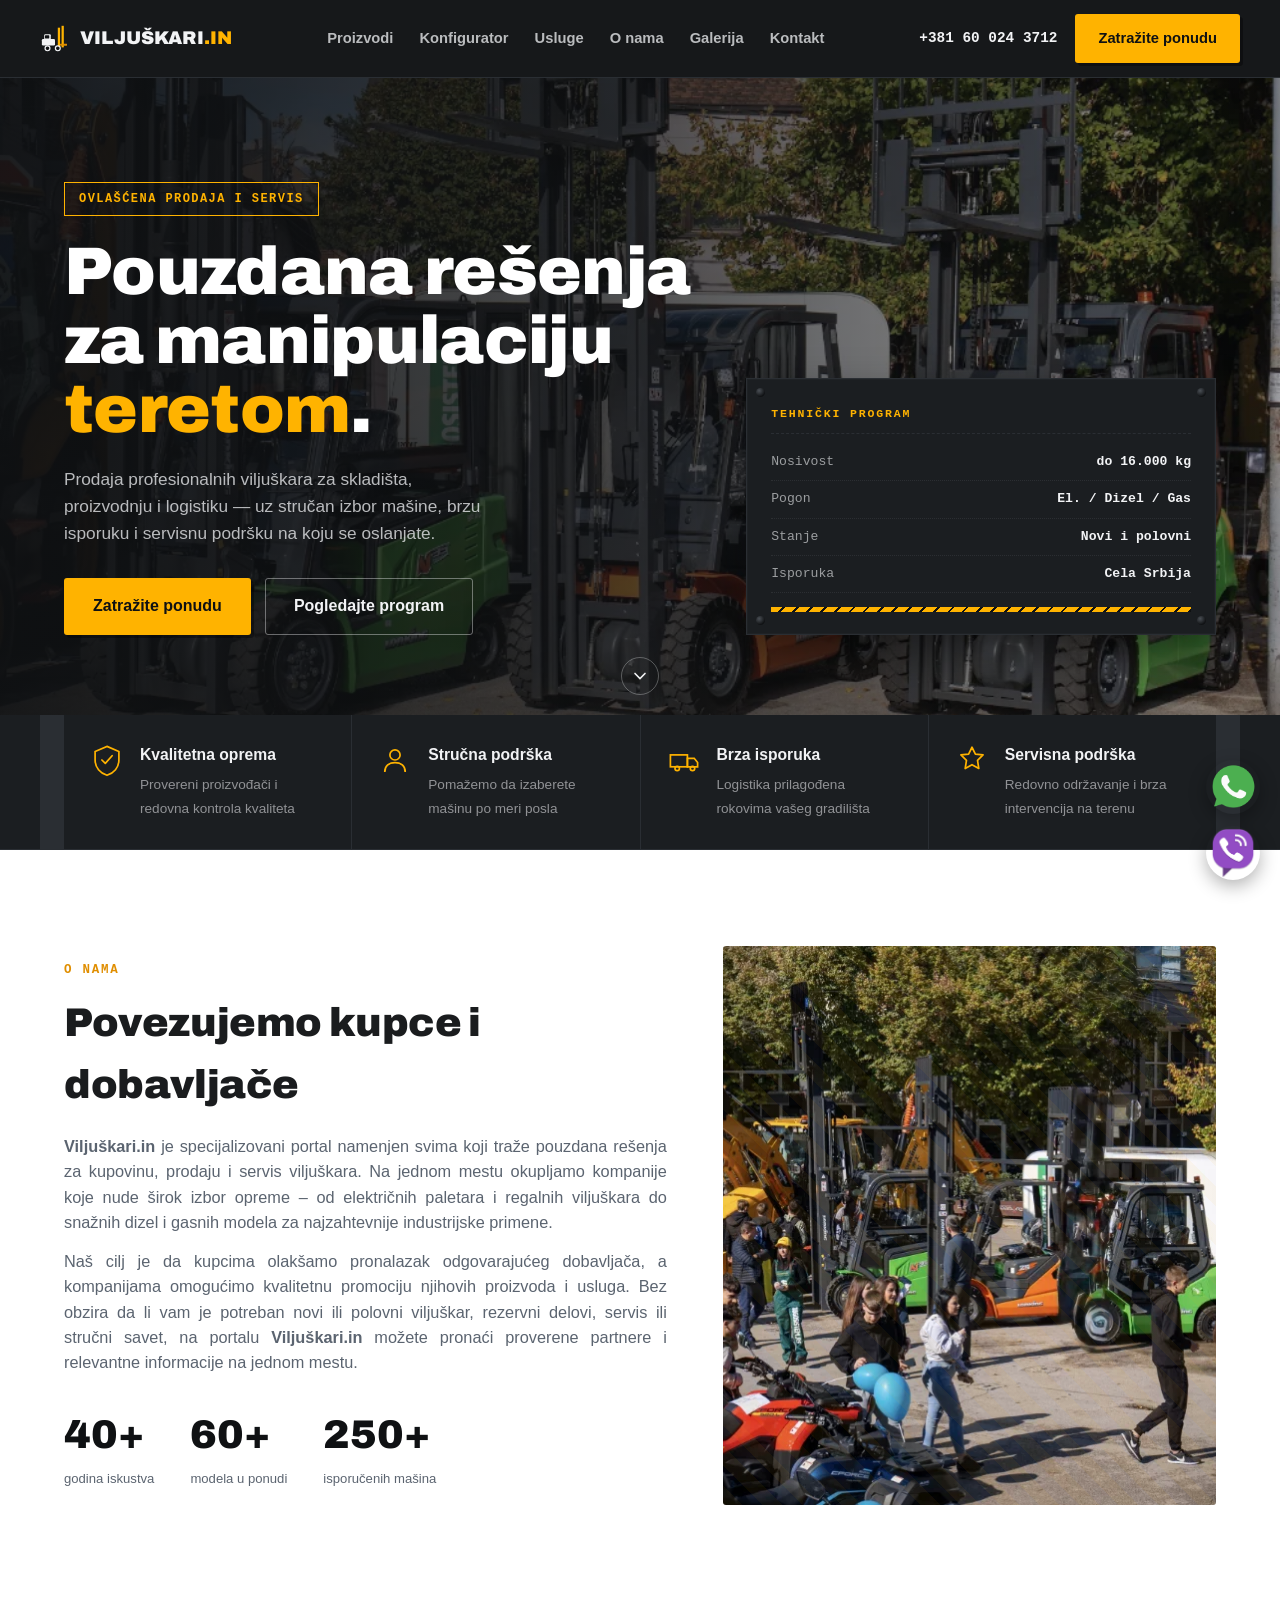
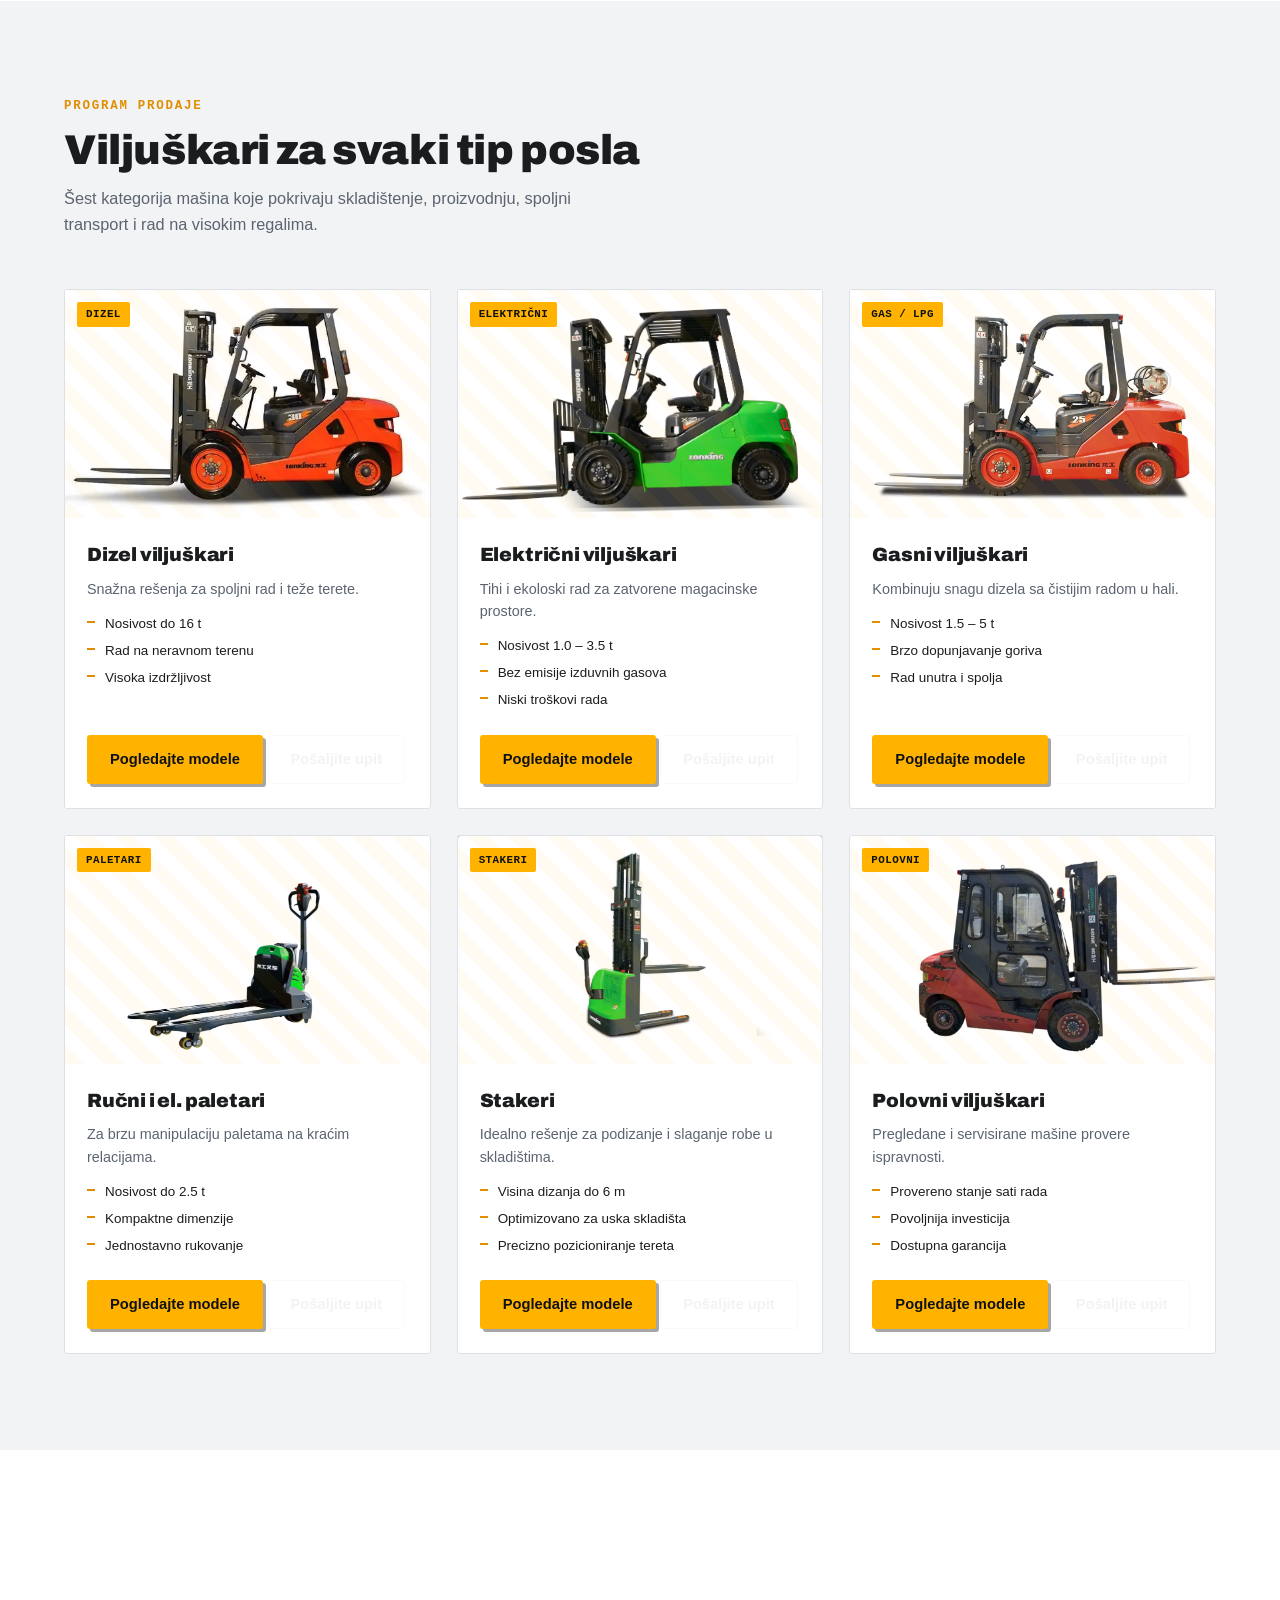
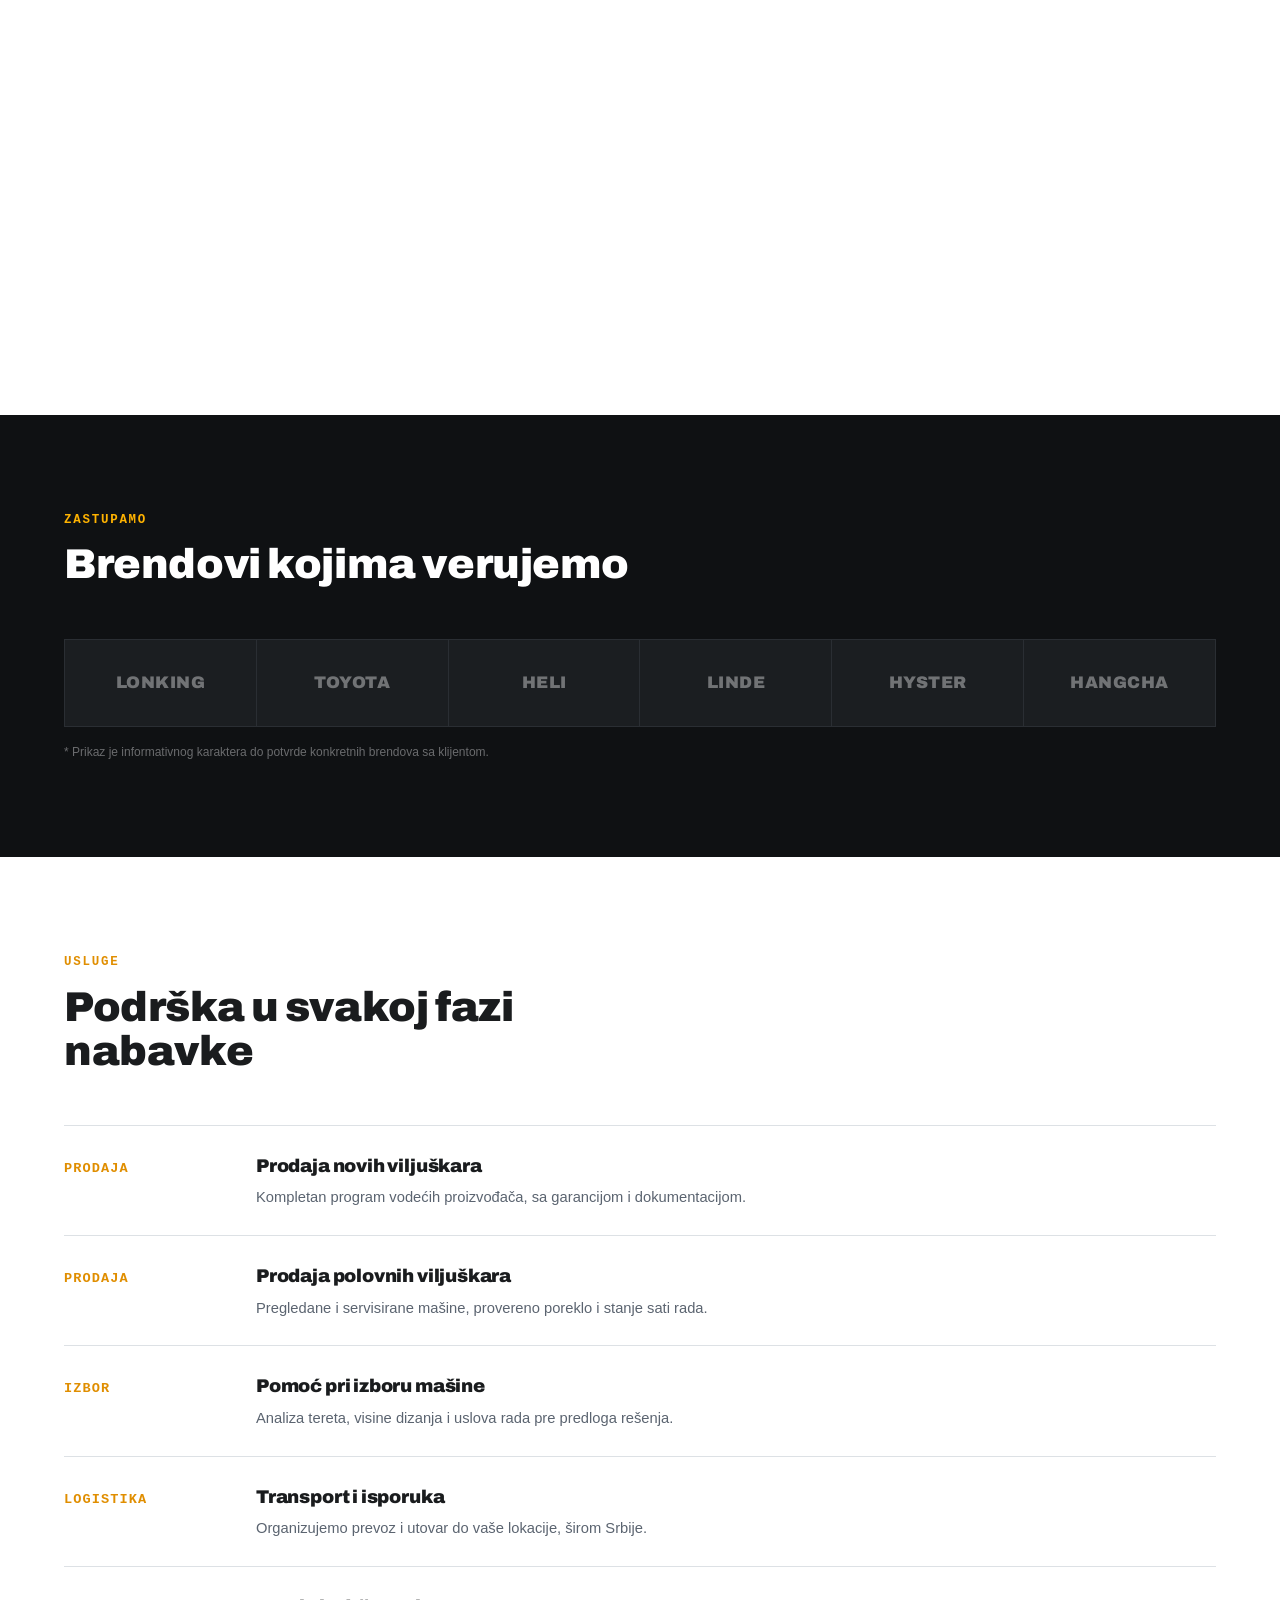
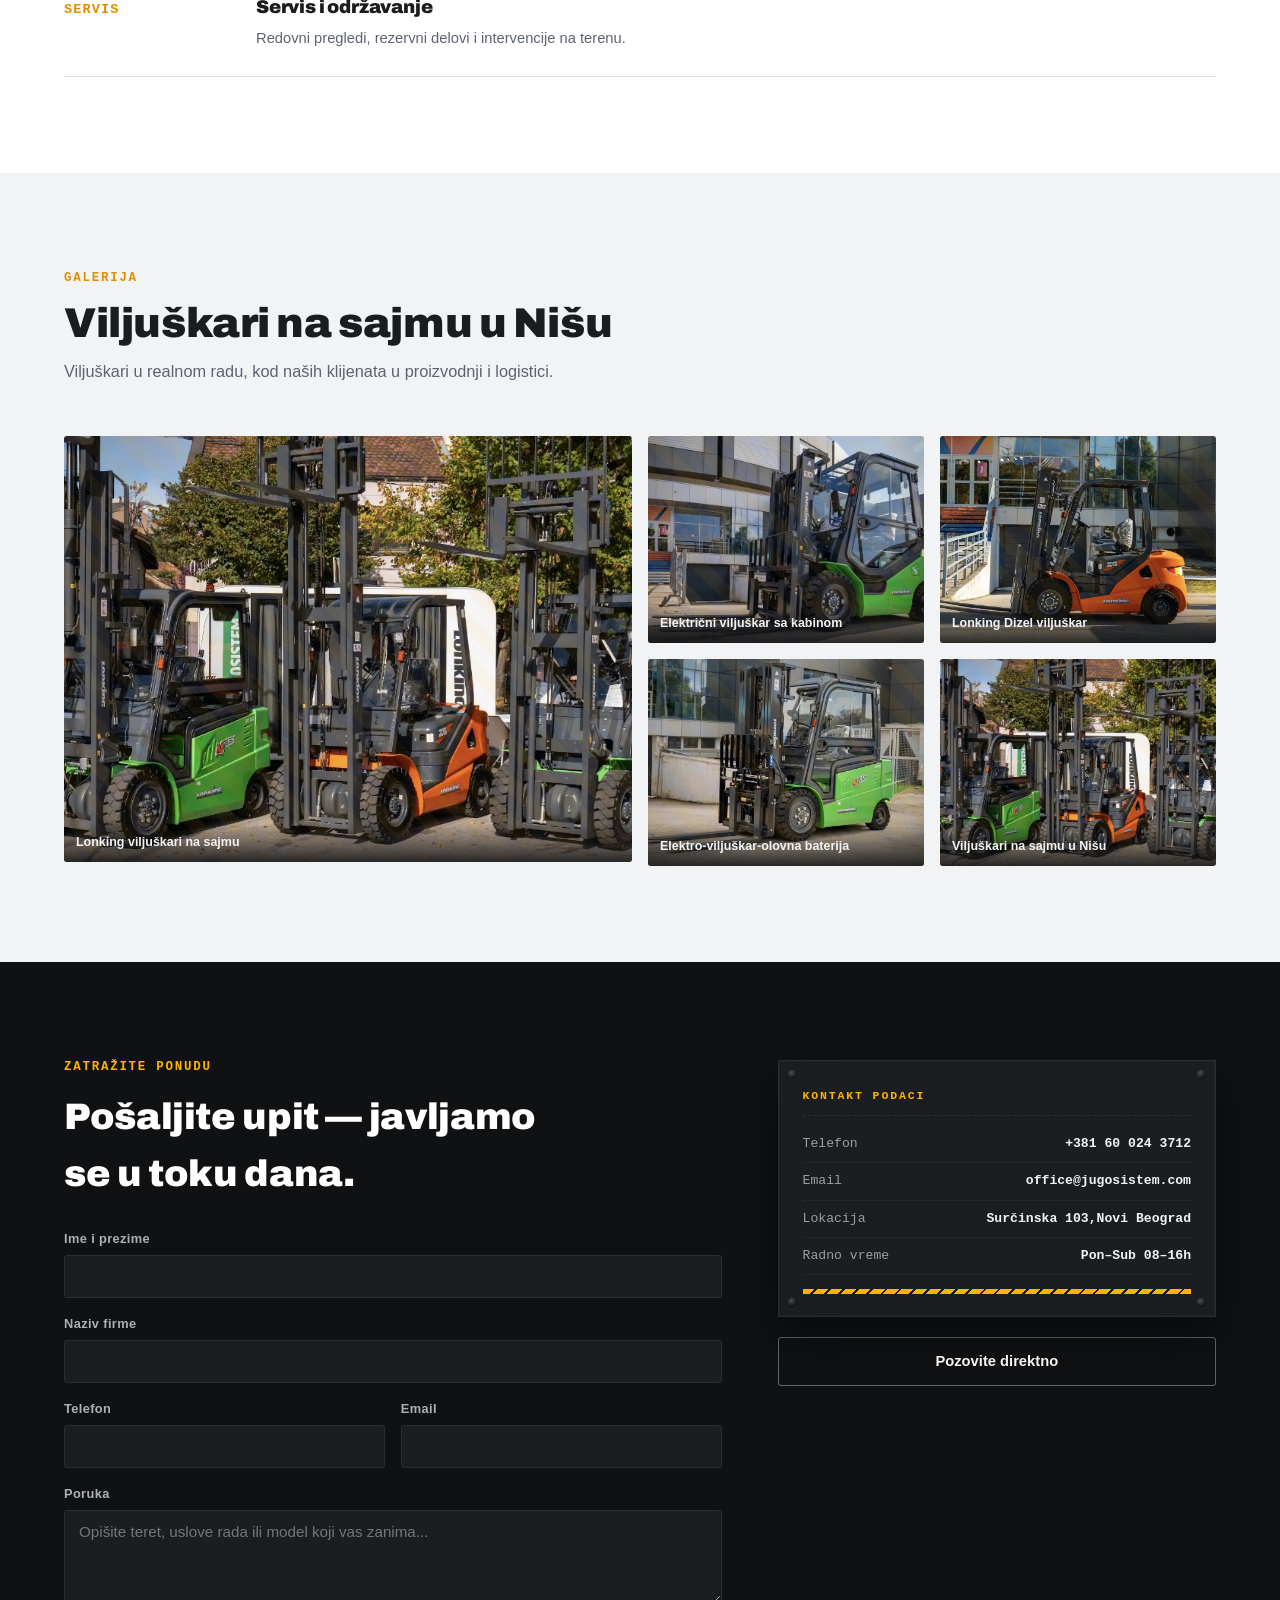
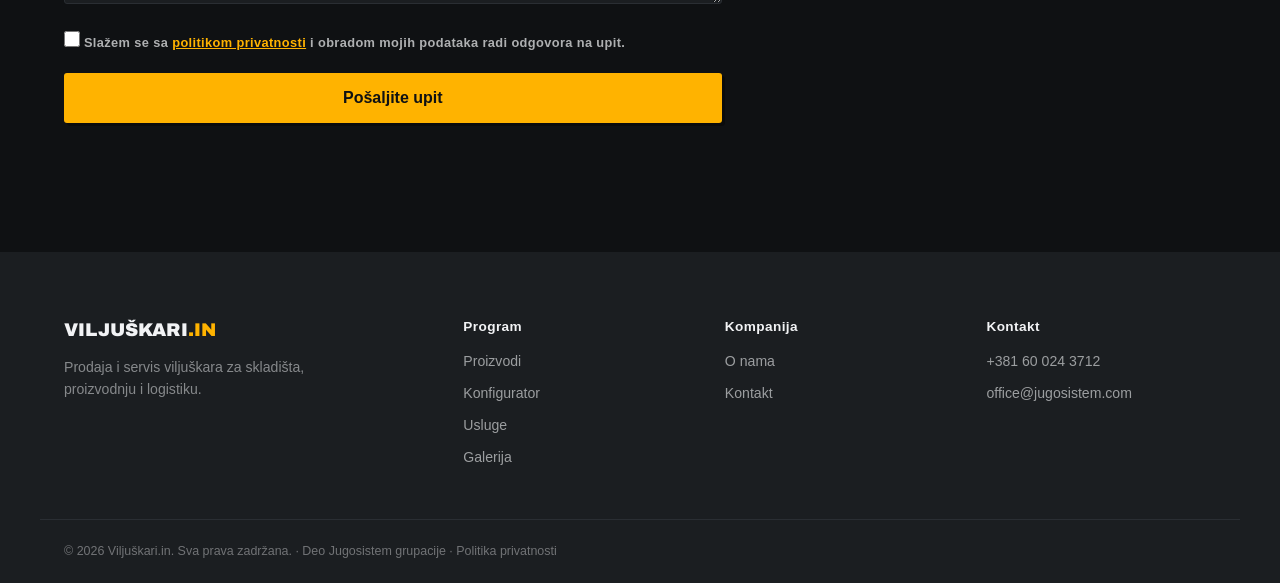
==== commit 6addf105: "dodavanje konfiguratora" ====
--- a/index.html
+++ b/index.html
@@ -81,6 +81,7 @@
     </a>
     <nav class="nav-links" id="navLinks">
       <a href="#proizvodi">Proizvodi</a>
+      <a href="konfigurator.html">Konfigurator</a>
       <a href="#usluge">Usluge</a>
       <a href="#onama">O nama</a>
       <a href="#galerija">Galerija</a>
@@ -368,6 +369,7 @@
     <div>
       <b>Program</b>
       <a href="#proizvodi">Proizvodi</a>
+      <a href="konfigurator.html">Konfigurator</a>
       <a href="#usluge">Usluge</a>
       <a href="#galerija">Galerija</a>
     </div>
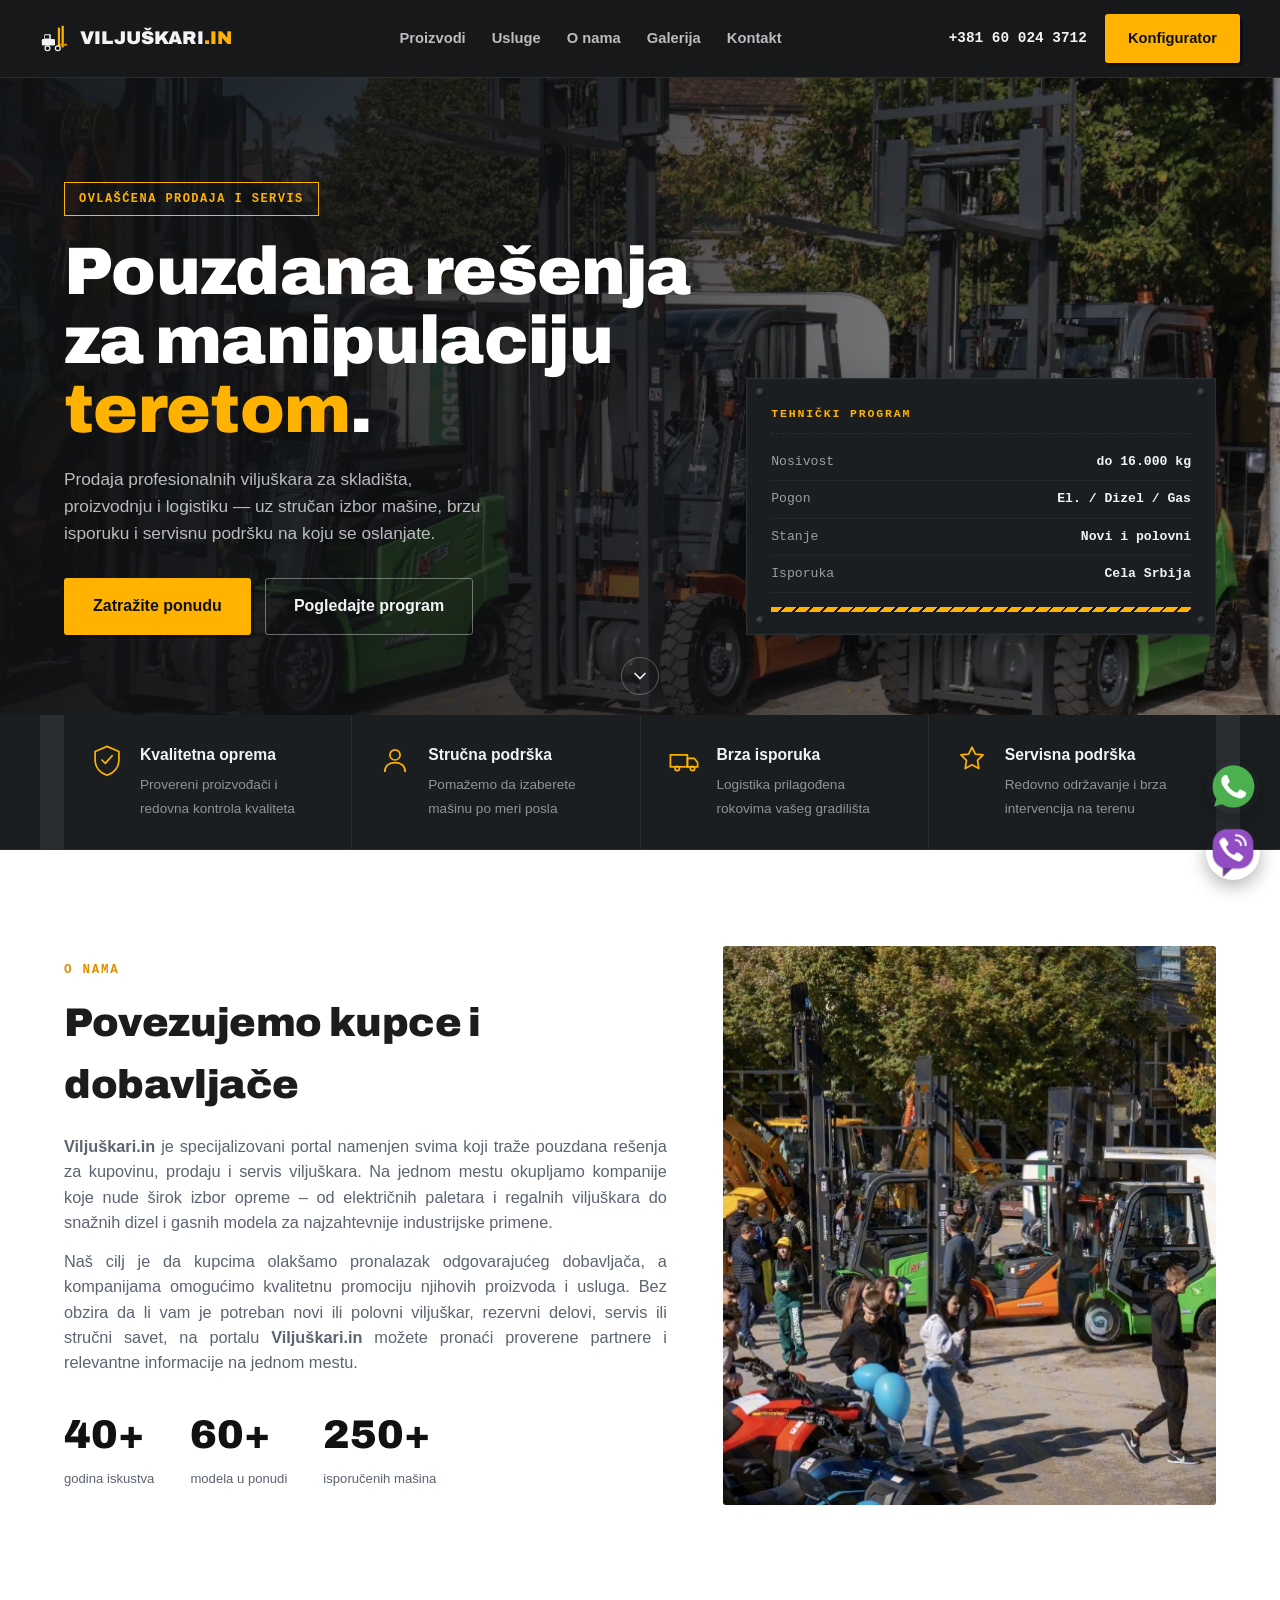
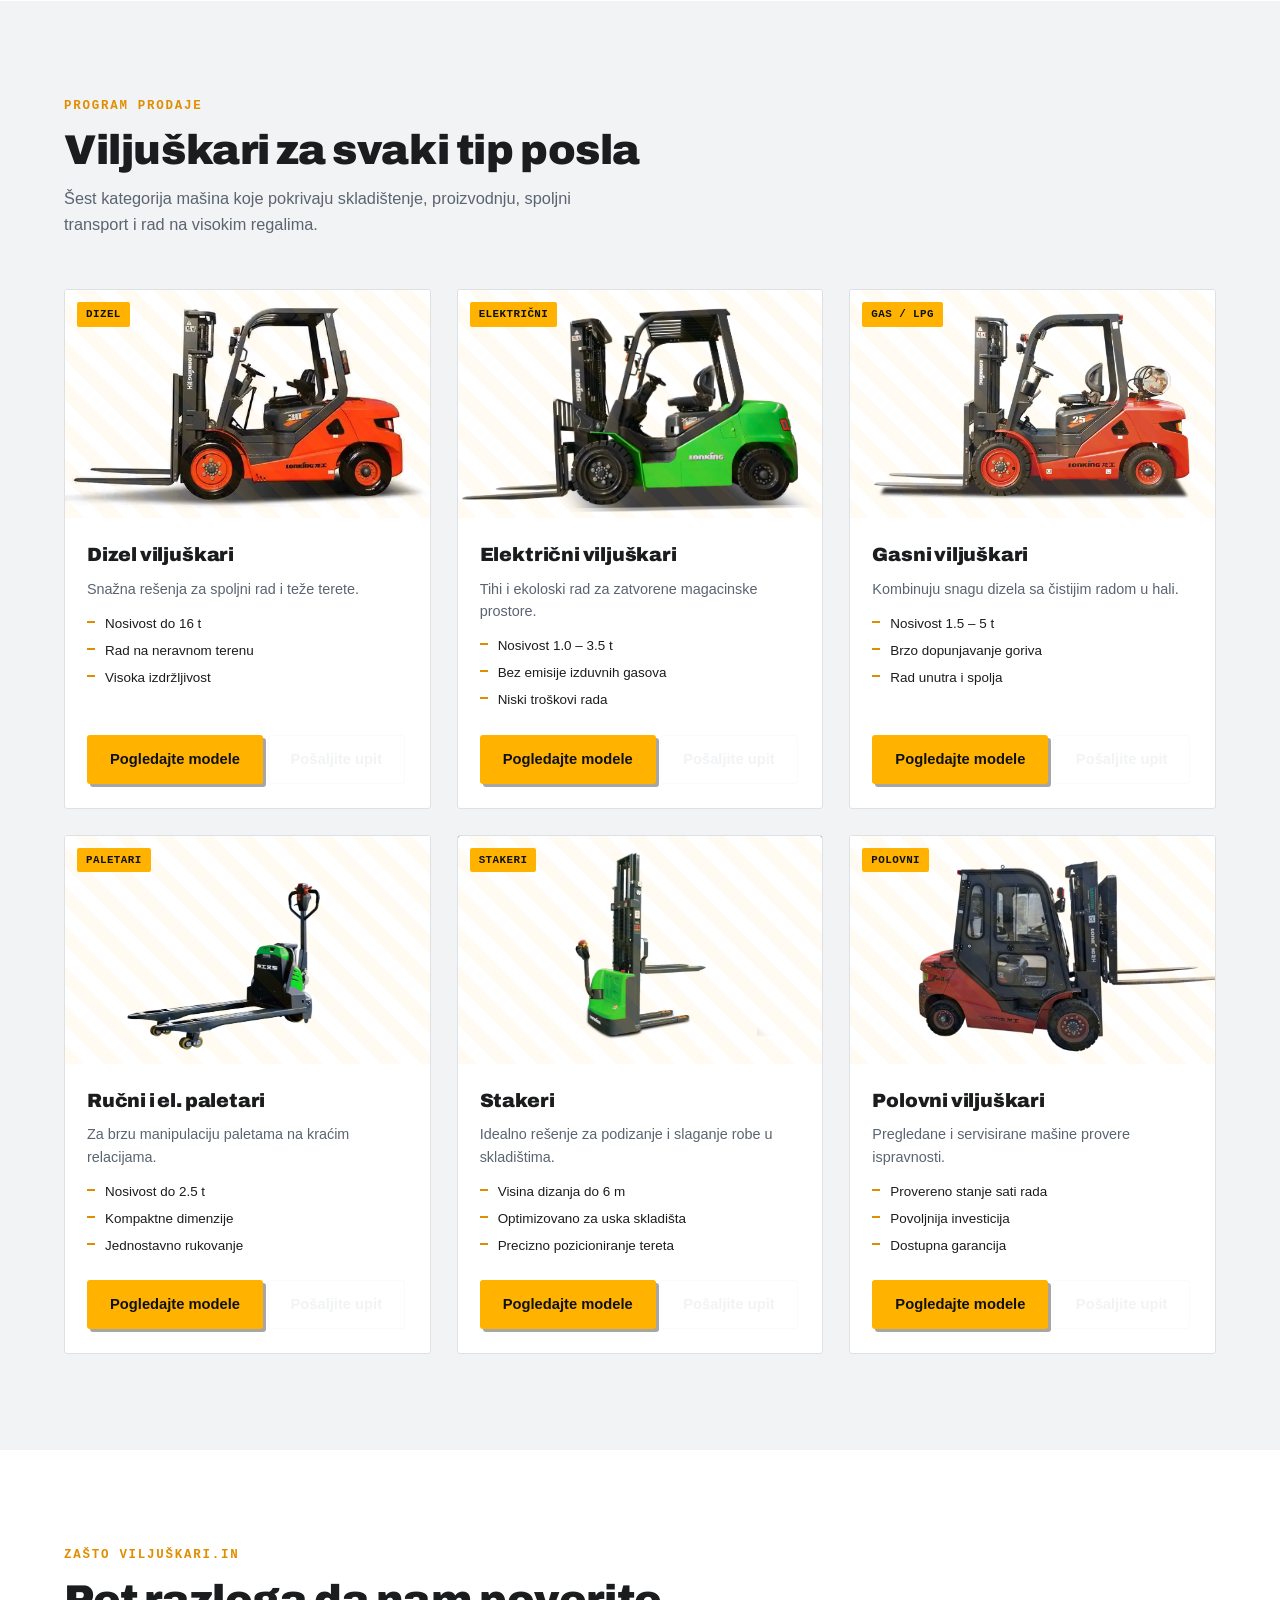
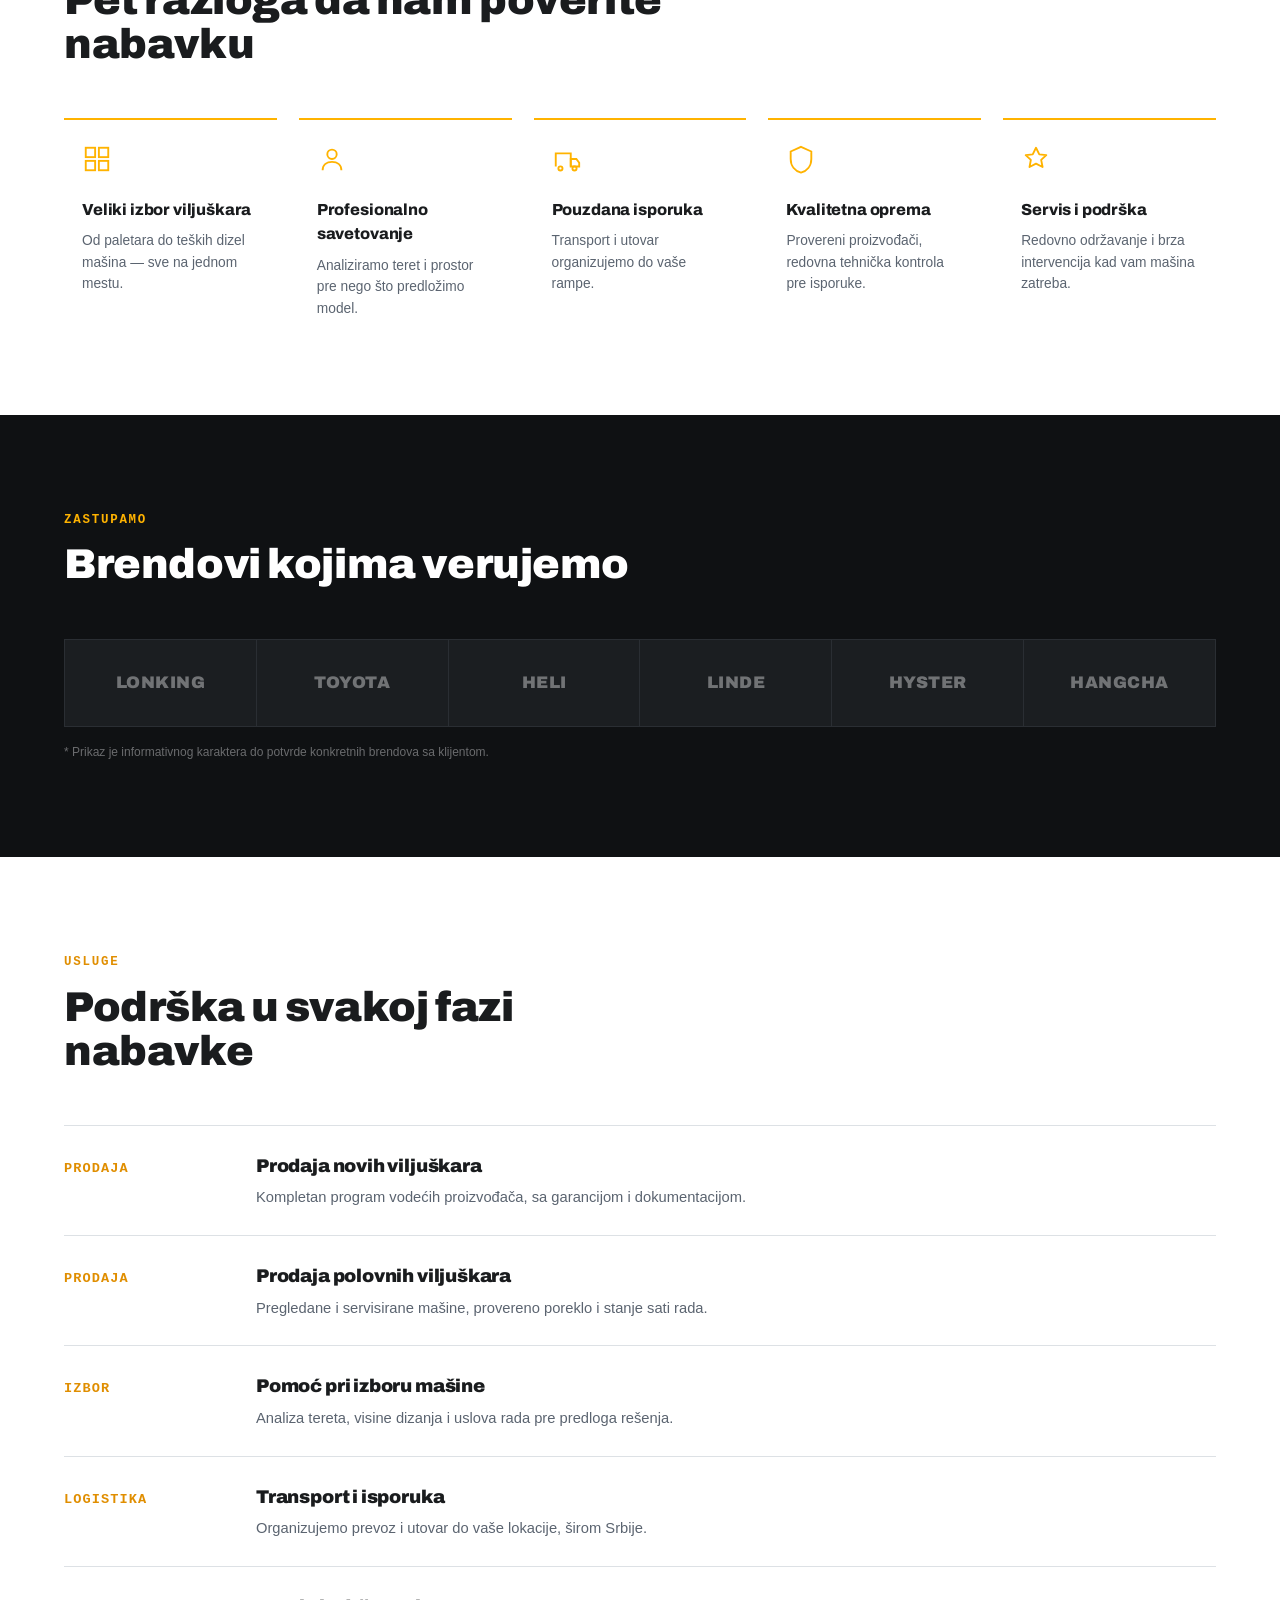
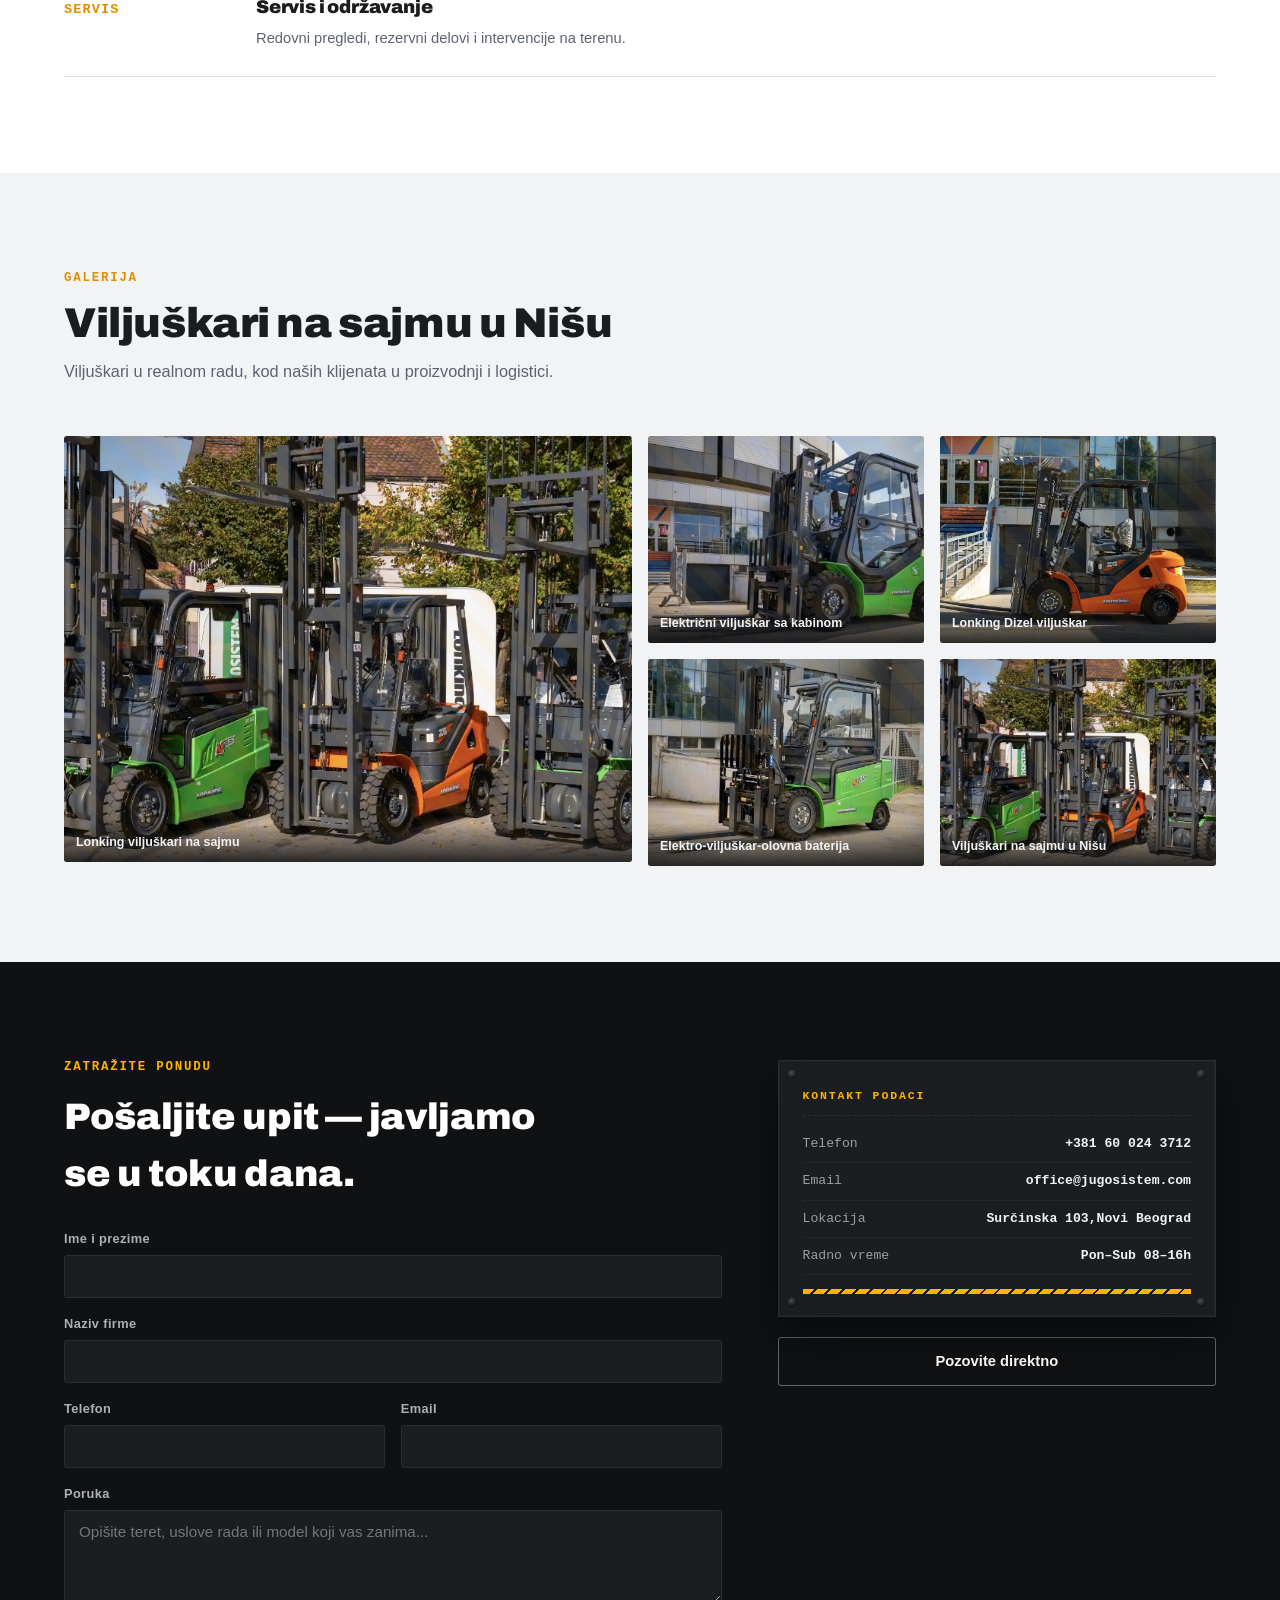
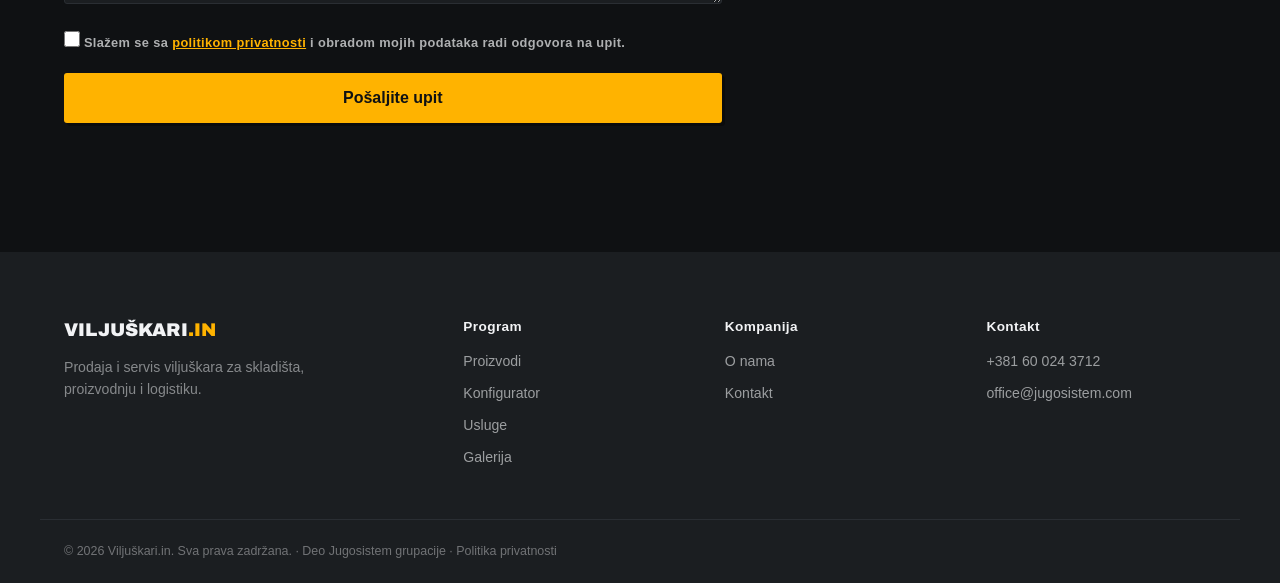
==== commit ca41b002: "dodavanje dugmeta za konfigurator" ====
--- a/index.html
+++ b/index.html
@@ -81,7 +81,6 @@
     </a>
     <nav class="nav-links" id="navLinks">
       <a href="#proizvodi">Proizvodi</a>
-      <a href="konfigurator.html">Konfigurator</a>
       <a href="#usluge">Usluge</a>
       <a href="#onama">O nama</a>
       <a href="#galerija">Galerija</a>
@@ -89,7 +88,7 @@
     </nav>
     <div class="nav-cta">
       <a href="tel:+381600243712" class="nav-phone">+381 60 024 3712</a>
-      <a href="#kontakt" class="btn btn-amber">Zatražite ponudu</a>
+      <a href="konfigurator.html" class="btn btn-amber">Konfigurator</a>
     </div>
     <button class="menu-toggle" id="menuToggle" aria-label="Otvori meni" aria-expanded="false">
       <span></span><span></span><span></span>
